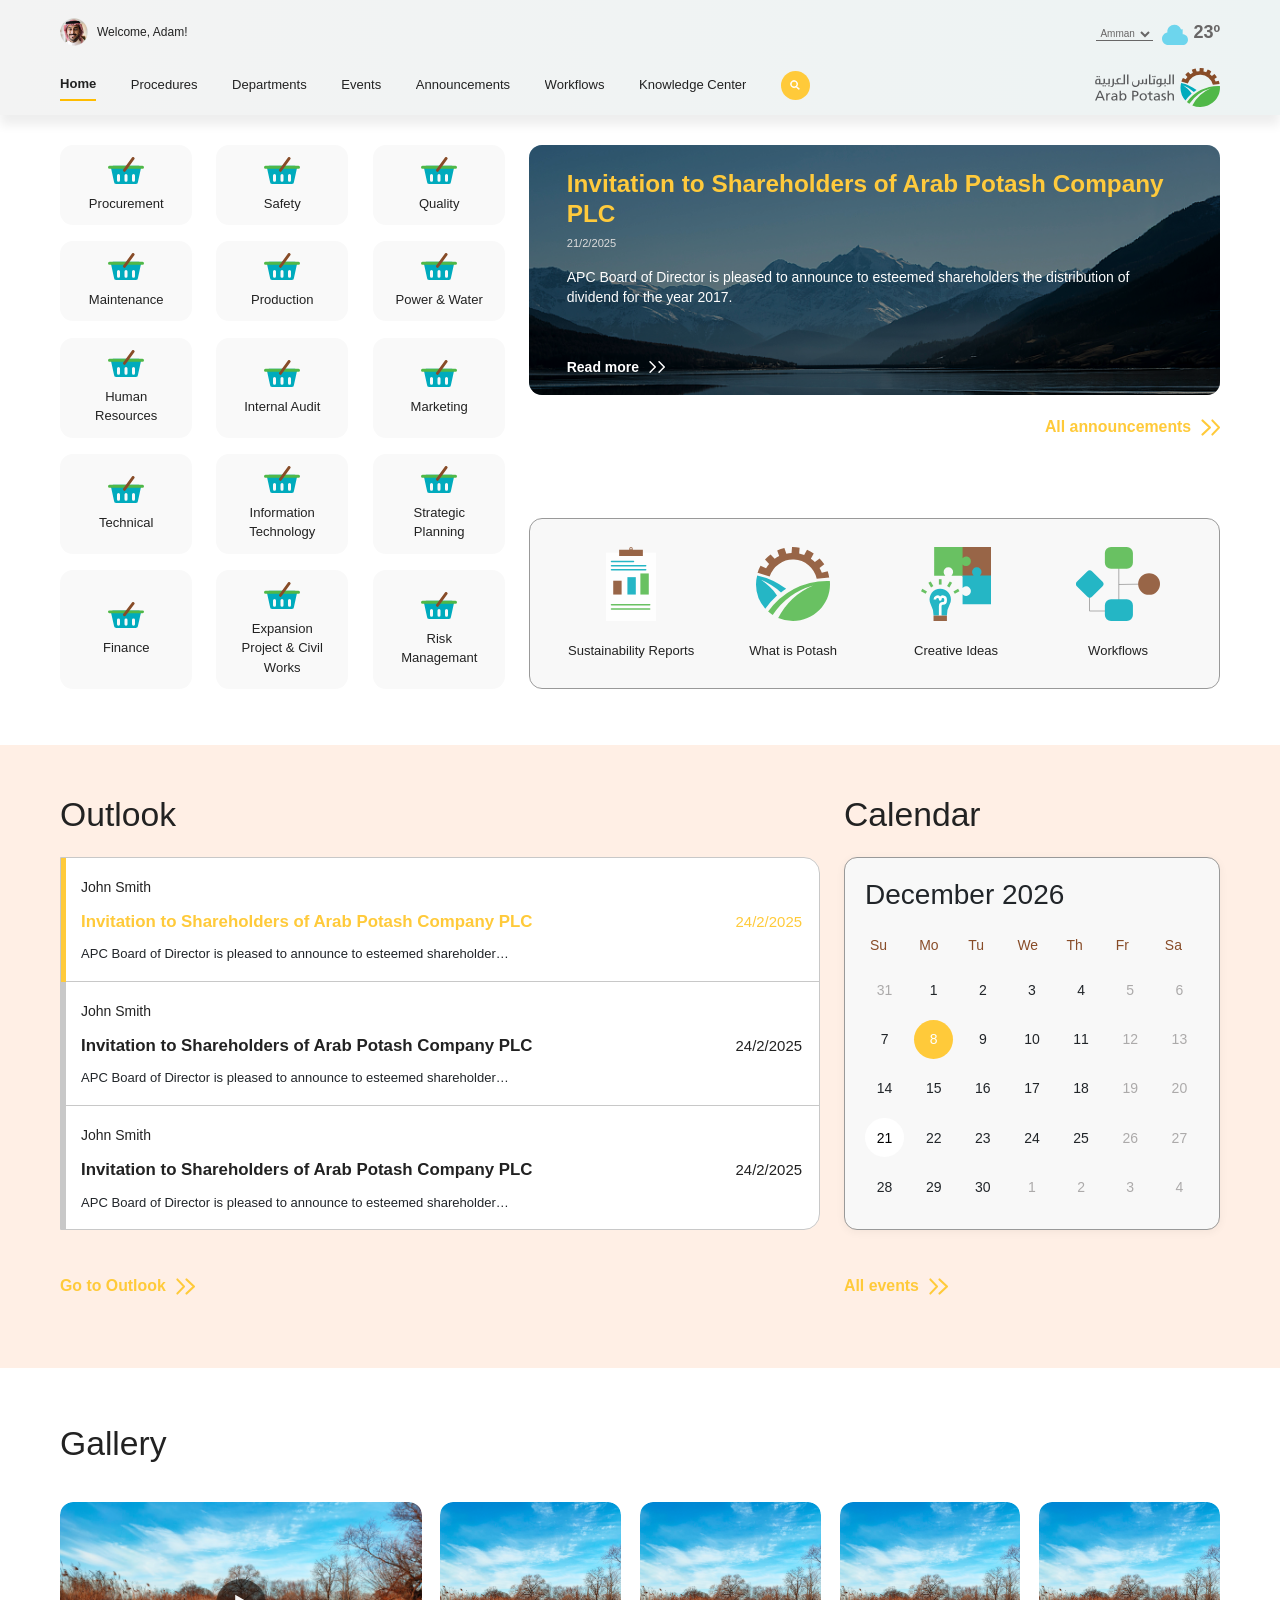
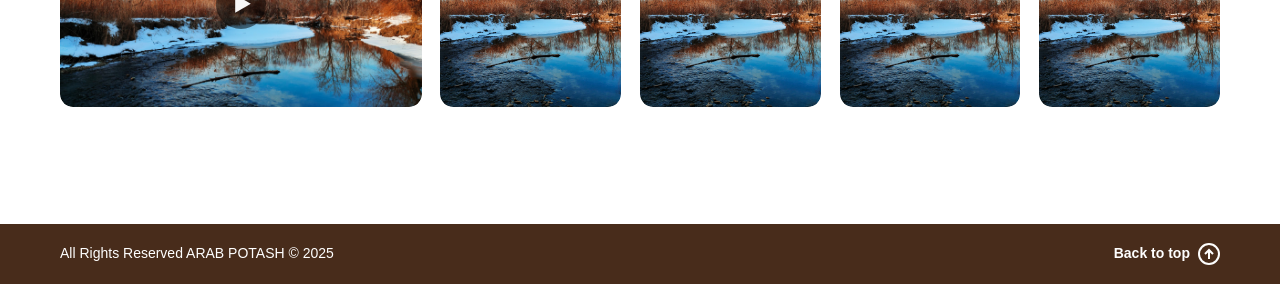
==== index.html @ 90ab014d "added" ====
<!DOCTYPE html>
<html lang="en">
<head>
  <meta charset="UTF-8">
  <meta name="viewport" content="width=device-width, initial-scale=1.0">
  <title>APC</title>
  <!-- bootstrap css -->
  <link rel="stylesheet" href="./css/bootstrap5.css">
  <!-- Add AOS CSS -->
  <link rel="stylesheet" href="./css/aos.css" >
   <!-- calendar css -->
   <link rel="stylesheet" href="./css/calendar.css">
   <!-- gallery css -->
   <link rel="stylesheet" href="./css/gallery.css">
  <!-- home css -->
  <link rel="stylesheet" href="./css/home.css">
  
</head>
<body>
  <!-- navbar -->
  <header class="pt-md-3 pb-md-2" data-aos="fade-down" data-aos-duration="1000" data-aos-easing="ease-out-cubic">
    <nav class="d-flex flex-row flex-md-column justify-content-md-start justify-content-between container-fluid align-items-md-start align-items-center">
      <div class="d-md-flex d-none justify-content-between align-items-center  w-100">
        <div class="d-flex user-info align-items-center">
          <img src="./images/user.png" alt="user" class="user-image">
          <span>Welcome, Adam!</span>
        </div>
        <div class="d-flex gap-1 align-items-center weather-info">
          <div class="city-selector">
            <select class="city-dropdown">
              <option value="212692">Amman</option>
              <option value="221790">Zarqa</option>
              <option value="221898">Irbid</option>
              <option value="224033">Aqaba</option>
              <option value="224758">Madaba</option>
              <option value="222878">Jerash</option>
              <option value="222903">Karak</option>
              <option value="222209">Ajloun</option>
              <option value="222695">Ma'an</option>
              <option value="222163">Salt</option>
              <option value="222544">Tafilah</option>
              <option value="222855">Mafraq</option>
            </select>
            
          </div>
          <img src="./images/icons/cloudy.svg" alt="cloudy" class="weather-icon">
          <span class="temperature">23º</span>
        </div>
      </div>
      <button class="mobile-menu-btn d-none">
        <span></span>
        <span></span>
        <span></span>
      </button>
      <div class="d-flex mt-md-20 justify-content-between align-items-center w-100">
        <div class="links">
          <div style="padding: 10px 25px; border-bottom: 1px solid #99999947;" class="d-flex flex-row d-md-none justify-content-between align-items-center w-100">
            <div class="d-flex user-info align-items-center">
              <img src="./images/user.png" alt="user" class="user-image">
              <span>Welcome, Adam!</span>
            </div>
            <div class="d-flex gap-1 align-items-center weather-info ">
              <div class="city-selector d-flex">
                <select class="city-dropdown">
                  <option value="212692">Amman</option>
                  <option value="221790">Zarqa</option>
                  <option value="221898">Irbid</option>
                  <option value="224033">Aqaba</option>
                  <option value="224758">Madaba</option>
                  <option value="222878">Jerash</option>
                  <option value="222903">Karak</option>
                  <option value="222209">Ajloun</option>
                  <option value="222695">Ma'an</option>
                  <option value="222163">Salt</option>
                  <option value="222544">Tafilah</option>
                  <option value="222855">Mafraq</option>
                </select>
                
              </div>
              <img src="./images/icons/cloudy.svg" alt="cloudy" class="weather-icon">
              <span class="temperature">23º</span>
            </div>
          </div>
          <a class="active" href="#">Home</a>
          <a href="#">Procedures</a>
          <a href="#">Departments</a>
          <a href="">Events</a>
          <a href="">Announcements</a>
          <a href="">Workflows</a>
          <a href="">Knowledge Center</a>
          <button  class="search d-none d-md-flex ">
            <svg xmlns="http://www.w3.org/2000/svg" width="10" height="10" viewBox="0 0 12 12">
              <path d="M691.043,382.408a4.193,4.193,0,1,1,.745-.7l3.188,3.179-.738.715Zm1.056-3.4a3.515,3.515,0,1,0-3.525,3.524A3.524,3.524,0,0,0,692.1,379.008Z" transform="translate(-683.693 -374.124)" fill="#fff"  stroke-width="1"/>
            </svg>
          </button>
          <div class="d-flex d-md-none mobile-search">
            <input type="text" name="" class="form-control rounded-0" id="">
          </div>
          
        </div>
        <a href="#" class="logo">
          <img class="img-fluid" src="./images/icons/logo.svg" alt="logo">
        </a>
      </div>
    </nav>
  </header>
  <!-- main -->
  <main>
   <!-- hero -->
   <section id="hero">
    <div class="container-fluid">
      <div class="row flex-column-reverse flex-md-row">
        <div class="col-12 col-md-5 row gy-3 gx-2 gx-lg-4 mt-0 hero-cards justify-content-between justify-content-md-start position-relative">
          <div class="layer d-md-none"></div>
          <div class="col-4 mt-0" data-aos="fade-up" data-aos-delay="100" data-aos-duration="800" data-aos-easing="ease-out-back">
            <div class="department-card">
              <img src="./images/icons/department-1.svg" alt="department-1">
              <span>Procurement</span>
            </div>
          </div>
          <div class="col-4 mt-0" data-aos="fade-up" data-aos-delay="200" data-aos-duration="800" data-aos-easing="ease-out-back">
            <div class="department-card">
              <img src="./images/icons/department-1.svg" alt="department-1">
              <span>Safety</span>
            </div>
          </div>
          <div class="col-4 mt-0" data-aos="fade-up" data-aos-delay="300" data-aos-duration="800" data-aos-easing="ease-out-back">
            <div class="department-card">
              <img src="./images/icons/department-1.svg" alt="department-1">
              <span>Quality</span>
            </div>
          </div>
          <div class="col-4" data-aos="fade-up" data-aos-delay="400" data-aos-duration="800" data-aos-easing="ease-out-back">
            <div class="department-card">
              <img src="./images/icons/department-1.svg" alt="department-1">
              <span>Maintenance</span>
            </div>
          </div>
          <div class="col-4" data-aos="fade-up" data-aos-delay="500" data-aos-duration="800" data-aos-easing="ease-out-back">
            <div class="department-card">
              <img src="./images/icons/department-1.svg" alt="department-1">
              <span>Production</span>
            </div>
          </div>
          <div class="col-4" data-aos="fade-up" data-aos-delay="600" data-aos-duration="800" data-aos-easing="ease-out-back">
            <div class="department-card">
              <img src="./images/icons/department-1.svg" alt="department-1">
              <span>Power & Water</span>
            </div>
          </div>
          <div class="col-4" data-aos="fade-up" data-aos-delay="700" data-aos-duration="800" data-aos-easing="ease-out-back">
            <div class="department-card">
              <img src="./images/icons/department-1.svg" alt="department-1">
              <span>Human Resources</span>
            </div>
          </div>
          <div class="col-4" data-aos="fade-up" data-aos-delay="800" data-aos-duration="800" data-aos-easing="ease-out-back">
            <div class="department-card">
              <img src="./images/icons/department-1.svg" alt="department-1">
              <span>Internal Audit </span>
            </div>
          </div>
          <div class="col-4" data-aos="fade-up" data-aos-delay="900" data-aos-duration="800" data-aos-easing="ease-out-back">
            <div class="department-card">
              <img src="./images/icons/department-1.svg" alt="department-1">
              <span> Marketing </span>
            </div>
          </div>
          <div class="col-4" data-aos="fade-up" data-aos-delay="1000" data-aos-duration="800" data-aos-easing="ease-out-back">
            <div class="department-card">
              <img src="./images/icons/department-1.svg" alt="department-1">
              <span> Technical </span>
            </div>
          </div>
          <div class="col-4" data-aos="fade-up" data-aos-delay="1100" data-aos-duration="800" data-aos-easing="ease-out-back">
            <div class="department-card">
              <img src="./images/icons/department-1.svg" alt="department-1">
              <span> Information Technology </span>
            </div>
          </div>
          <div class="col-4" data-aos="fade-up" data-aos-delay="1200" data-aos-duration="800" data-aos-easing="ease-out-back">
            <div class="department-card">
              <img src="./images/icons/department-1.svg" alt="department-1">
              <span> Strategic Planning</span>
            </div>
          </div>
          <div class="col-4" data-aos="fade-up" data-aos-delay="1300" data-aos-duration="800" data-aos-easing="ease-out-back">
            <div class="department-card">
              <img src="./images/icons/department-1.svg" alt="department-1">
              <span>Finance</span>
            </div>
          </div>
          <div class="col-4" data-aos="fade-up" data-aos-delay="1400" data-aos-duration="800" data-aos-easing="ease-out-back">
            <div class="department-card">
              <img src="./images/icons/department-1.svg" alt="department-1">
              <span>Expansion Project & Civil Works</span>
            </div>
          </div>
          <div class="col-4" data-aos="fade-up" data-aos-delay="1500" data-aos-duration="800" data-aos-easing="ease-out-back">
            <div class="department-card">
              <img src="./images/icons/department-1.svg" alt="department-1">
              <span>Risk Managemant</span>
            </div>
          </div>
          
        </div>
        
        <div class="col-12 col-md-7 flex-grow-1 d-flex flex-column ">
          
          <div class="announcement-card d-md-none"></div>
          <div class="announcement-card" data-aos="fade-left" data-aos-duration="1200" data-aos-easing="ease-out-cubic">
            <div class="content">
              <h2>Invitation to Shareholders of Arab Potash Company PLC</h2>
              <span>21/2/2025</span>
              <p>APC Board of Director is pleased to announce to esteemed shareholders the distribution of dividend for the year 2017.</p>
              <a class="d-none d-md-flex" href="#">Read more <img src="./images/icons/more-right.svg" alt="more-right"> <img src="./images/icons/more-right.svg" alt="more-right"></a>
            </div>
          </div>
          <div class="all-announcements justify-content-end d-md-flex d-none" data-aos="fade-up">
            <a href="#">All announcements <img src="./images/icons/more-right-y.svg" alt="more-right"> <img src="./images/icons/more-right-y.svg" alt="more-right"></a>
          </div>
          <div data-aos="fade-up" class="d-flex department-cards d-md-flex d-none">
            <div class="col-3">
              <div class="department-card bg-transparent p-0">
                <img src="./images/icons/department-2.svg" alt="department-2">
                <span>Sustainability Reports</span>
              </div>
            </div>
            <div class="col-3">
              <div class="department-card bg-transparent p-0">
                <img src="./images/icons/department-3.svg" alt="department-3">
                <span>What is Potash</span>
              </div>
            </div>
            <div class="col-3">
              <div class="department-card bg-transparent p-0">
                <img src="./images/icons/department-4.svg" alt="department-4">
                <span>Creative Ideas</span>
              </div>
            </div>
            <div class="col-3">
              <div class="department-card bg-transparent p-0">
                <img src="./images/icons/department-5.svg" alt="department-5">
                <span>Workflows</span>
              </div>
            </div>
          </div>
        </div>
      </div>
      <div data-aos="fade-up" class="d-flex department-cards mobile d-md-none d-flex border-0 bg-white pb-0 position-relative">
        <button class="show-more-btn position-absolute">
          <img src="./images/icons/expand.svg" alt="expand">
        </button>
        <div class="col-3">
          <div class="department-card bg-transparent p-0">
            <img src="./images/icons/department-2.svg" alt="department-2">
            <span>Sustainability Reports</span>
          </div>
        </div>
        <div class="col-3">
          <div class="department-card bg-transparent p-0">
            <img src="./images/icons/department-3.svg" alt="department-3">
            <span>What is Potash</span>
          </div>
        </div>
        <div class="col-3">
          <div class="department-card bg-transparent p-0">
            <img src="./images/icons/department-4.svg" alt="department-4">
            <span>Creative Ideas</span>
          </div>
        </div>
        <div class="col-3">
          <div class="department-card bg-transparent p-0">
            <img src="./images/icons/department-5.svg" alt="department-5">
            <span>Workflows</span>
          </div>
        </div>
      </div>
    </div>
   </section>
   <!-- outlook -->
  
   <section id="outlook">
    <div class="container-fluid">
      <div class="row justify-content-between">
        <div class="outlook-mails" data-aos="fade-right" data-aos-duration="1000" data-aos-easing="ease-out-cubic">
          <h1 class="header-title" data-aos="fade-up" data-aos-duration="800" data-aos-easing="ease-out-back">Outlook</h1>
          <div class="outlook-mails-container w-100 flex-grow-1 d-flex flex-column">
            <div class="mail-card active flex-grow-1">
              <div class="mail-card-content w-100">
                <h2 class="mb-0">John Smith</h2>
                <div class="d-flex align-items-center justify-content-between mail-date">
                  <p class="mb-0">Invitation to Shareholders of Arab Potash Company PLC</p>
                  <span>24/2/2025</span>
                </div>
                <span>APC Board of Director is pleased to announce to esteemed shareholders the distribu...</span>
              </div>
            </div>
            <div class="mail-card flex-grow-1">
              <div class="mail-card-content w-100">
                <h2 class="mb-0">John Smith</h2>
                <div class="d-flex align-items-center justify-content-between mail-date">
                  <p class="mb-0">Invitation to Shareholders of Arab Potash Company PLC</p>
                  <span>24/2/2025</span>
                </div>
                <span>APC Board of Director is pleased to announce to esteemed shareholders the distribu...</span>
              </div>
            </div>
            <div class="mail-card flex-grow-1">
              <div class="mail-card-content w-100">
                <h2 class="mb-0">John Smith</h2>
                <div class="d-flex align-items-center justify-content-between mail-date">
                  <p class="mb-0">Invitation to Shareholders of Arab Potash Company PLC</p>
                  <span>24/2/2025</span>
                </div>
                <span>APC Board of Director is pleased to announce to esteemed shareholders the distribu... </span>
              </div>
            </div>
          </div>
          <div class="all-announcements mt-4 d-md-flex d-none">
            <a href="#">Go to Outlook <img src="./images/icons/more-right-y.svg" alt="more-right"> <img src="./images/icons/more-right-y.svg" alt="more-right"></a>
          </div>
        </div>
        <div class="outlook-calendar" data-aos="fade-left" data-aos-duration="1000" data-aos-easing="ease-out-cubic">
          <h1 class="header-title" data-aos="fade-up" data-aos-duration="800" data-aos-easing="ease-out-back">Calendar</h1>
          <div class="calendar-card">
            <h2 class="month-header">June 2024</h2>
            <div class="calendar" id="calendar"></div>
          </div>
          <div class="all-announcements mt-md-4 justify-content-end justify-content-md-start">
            <a href="#">All events <img src="./images/icons/more-right-y.svg" alt="more-right"> <img src="./images/icons/more-right-y.svg" alt="more-right"></a>
          </div>
        </div>
      </div>
    </div>
   </section>
   <!-- media -->
   <section id="gallery">
    <div class="container-fluid">
      <h1 class="header-title" data-aos="fade-right">Gallery</h1>
      <div id="media" data-aos="zoom-in" data-aos-duration="1200" data-aos-easing="ease-out-back">
       
      </div>
    </div>

    <!-- Modal/Previewer -->
    <div class="gallery-modal" id="galleryModal">
      <button class="close-modal">&times;</button>
      <div class="modal-content">
        <button class="nav-btn prev-btn"><img style="width: 7px; transform: rotate(180deg);" src="./images/icons/gallery-right.svg" alt="gallery-right"></button>
        <div class="content-container">
          <!-- Content will be inserted here via JavaScript -->
        </div>
        <button class="nav-btn next-btn"><img style="width: 7px;" src="./images/icons/gallery-right.svg" alt="gallery-right"></button>
      </div>
    </div>
   </section>
   <!-- footer -->
   <footer> 
    <div class="container-fluid">
      <div class="d-flex justify-content-between align-items-center flex-column flex-md-row">
        <p class="mb-0">All Rights Reserved ARAB POTASH © 2025</p>
        <button class="back-to-top d-flex align-items-center gap-2">
          <span class="fw-bold">Back to top</span>
          <img src="./images/icons/back-top.svg" alt="back-to-top">
        </button>
      </div>
    </div>
   </footer>
  </main>
  <!-- weather -->
  <script src="./js/weather.js"></script>
  <!-- outlook calendar -->
  <script src="./js/outlook-calendar.js"></script>
  <!-- gallery -->
  <script src="./js/gallery.js"></script>
  <!-- app -->
  <script src="./js/app.js"></script>
  <!-- AOS Script -->
  <script src="./js/aos.js"></script>
  <!-- Motion Script -->
  <script src="./js/motion.js"></script>
  
  <!-- Initialize AOS with enhanced settings -->
  <script>
    document.addEventListener('DOMContentLoaded', function() {
      
        // Initialize gallery
        const galleryItems = [
        {
          type: 'video',
          src: './videos/video.mp4',
          thumbnail: './images/sample.avif',
          alt: 'Gallery Video 1' 
        },
        {
          type: 'image',
          src: './images/sample.avif',
          alt: 'Gallery Image 1'
        },
        
        {
          type: 'image',
          src: './images/sample.avif',
          alt: 'Gallery Image 2'
        },
        {
          type: 'image',
          src: './images/sample.avif', 
          alt: 'Gallery Image 2'
        },
        {
          type: 'image',
          src: './images/sample.avif',
          alt: 'Gallery Image 3'
        }
      ];

      new Gallery('media', galleryItems);

         // show and hide hero cards
  
      const showMoreBtn = document.querySelector('.show-more-btn');
      const heroCards = document.querySelector('.hero-cards');
      const expandIcon = showMoreBtn.querySelector('img');
      
      showMoreBtn.addEventListener('click', function() {
        if (window.innerWidth <= 768) {
          const expandedHeight = heroCards.scrollHeight + 'px';
          
          if (!heroCards.classList.contains('expanded')) {
            // Expanding
            heroCards.style.height = '300px'; // Starting height
            requestAnimationFrame(() => {
              heroCards.classList.add('expanded');
              heroCards.style.height = expandedHeight;
              // Rotate icon 180 degrees
              expandIcon.style.transform = 'rotate(180deg)';
            });
          } else {
            // Collapsing
            heroCards.style.height = expandedHeight;
            requestAnimationFrame(() => {
              heroCards.classList.remove('expanded');
              heroCards.style.height = '300px';
              // Reset icon rotation
              expandIcon.style.transform = 'rotate(0deg)';
            });
          }
        }
      });

      window.addEventListener('resize', function() {
        if (window.innerWidth > 768) {
          heroCards.style.height = '';
          heroCards.classList.remove('expanded');
          expandIcon.style.transform = '';
        }
      });
      AOS.init({
        duration: 1000,
        once: true,
        offset: 50,
        easing: 'ease-out-cubic',
        delay: 100,
        anchorPlacement: 'top-bottom',
        mirror: false,
      });
        // Enhanced department card animations
    document.querySelectorAll('.department-card').forEach((card, index) => {
      // Initial state
      card.style.opacity = '0';
      card.style.transform = 'translateY(40px) scale(0.95)';
      
      // Animate cards with better timing and effects
      setTimeout(() => {
        card.style.opacity = '1';
        card.style.transform = 'translateY(0) scale(1)';
        card.style.transition = 'transform 0.6s cubic-bezier(0.34, 1.56, 0.64, 1), opacity 0.6s ease-out';
        
        // Add hover effect
        card.addEventListener('mouseenter', () => {
          card.style.transform = 'translateY(-8px) scale(1.03)';
          
        });

        card.addEventListener('mouseleave', () => {
          card.style.transform = 'translateY(0) scale(1)';
          card.style.boxShadow = 'none';
        });
      }, 100 * index);
    });

    // Intersection Observer for revealing elements
    const revealOnScroll = new IntersectionObserver(
      (entries) => {
        entries.forEach(entry => {
          if (entry.isIntersecting) {
            entry.target.style.opacity = '1';
            entry.target.style.transform = 'translateY(0)';
          }
        });
      },
      {
        threshold: 0.1,
        rootMargin: '0px'
      }
    );

    // Apply to mail cards
    document.querySelectorAll('.mail-card').forEach(card => {
      card.style.opacity = '0';
      card.style.transform = 'translateY(20px)';
      card.style.transition = 'all 0.5s cubic-bezier(0.4, 0, 0.2, 1)';
      revealOnScroll.observe(card);
    });


    // Mail card hover animation
    document.querySelectorAll('.mail-card:not(.active)').forEach(card => {
      card.addEventListener('mouseenter', () => {
        card.style.backgroundColor = 'rgba(255,202,58,0.05)';
        card.style.transition = 'all 0.3s cubic-bezier(0.34, 1.56, 0.64, 1)';
      });

      card.addEventListener('mouseleave', () => {
        card.style.backgroundColor = 'transparent';
      });
    });
    });
    

  
  </script>
</body>
</html>
---- css/bootstrap5.css ----
@charset "UTF-8";/*!
 * Bootstrap  v5.2.3 (https://getbootstrap.com/)
 * Copyright 2011-2022 The Bootstrap Authors
 * Copyright 2011-2022 Twitter, Inc.
 * Licensed under MIT (https://github.com/twbs/bootstrap/blob/main/LICENSE)
 */:root{--bs-blue:#0d6efd;--bs-indigo:#6610f2;--bs-purple:#6f42c1;--bs-pink:#d63384;--bs-red:#dc3545;--bs-orange:#fd7e14;--bs-yellow:#ffc107;--bs-green:#198754;--bs-teal:#20c997;--bs-cyan:#0dcaf0;--bs-black:#000;--bs-white:#fff;--bs-gray:#6c757d;--bs-gray-dark:#343a40;--bs-gray-100:#f8f9fa;--bs-gray-200:#e9ecef;--bs-gray-300:#dee2e6;--bs-gray-400:#ced4da;--bs-gray-500:#adb5bd;--bs-gray-600:#6c757d;--bs-gray-700:#495057;--bs-gray-800:#343a40;--bs-gray-900:#212529;--bs-primary:#0d6efd;--bs-secondary:#6c757d;--bs-success:#198754;--bs-info:#0dcaf0;--bs-warning:#ffc107;--bs-danger:#dc3545;--bs-light:#f8f9fa;--bs-dark:#212529;--bs-primary-rgb:13,110,253;--bs-secondary-rgb:108,117,125;--bs-success-rgb:25,135,84;--bs-info-rgb:13,202,240;--bs-warning-rgb:255,193,7;--bs-danger-rgb:220,53,69;--bs-light-rgb:248,249,250;--bs-dark-rgb:33,37,41;--bs-white-rgb:255,255,255;--bs-black-rgb:0,0,0;--bs-body-color-rgb:33,37,41;--bs-body-bg-rgb:255,255,255;--bs-font-sans-serif:system-ui,-apple-system,"Segoe UI",Roboto,"Helvetica Neue","Noto Sans","Liberation Sans",Arial,sans-serif,"Apple Color Emoji","Segoe UI Emoji","Segoe UI Symbol","Noto Color Emoji";--bs-font-monospace:SFMono-Regular,Menlo,Monaco,Consolas,"Liberation Mono","Courier New",monospace;--bs-gradient:linear-gradient(180deg, rgba(255, 255, 255, 0.15), rgba(255, 255, 255, 0));--bs-body-font-family:var(--bs-font-sans-serif);--bs-body-font-size:1rem;--bs-body-font-weight:400;--bs-body-line-height:1.5;--bs-body-color:#212529;--bs-body-bg:#fff;--bs-border-width:1px;--bs-border-style:solid;--bs-border-color:#dee2e6;--bs-border-color-translucent:rgba(0, 0, 0, 0.175);--bs-border-radius:0.375rem;--bs-border-radius-sm:0.25rem;--bs-border-radius-lg:0.5rem;--bs-border-radius-xl:1rem;--bs-border-radius-2xl:2rem;--bs-border-radius-pill:50rem;--bs-link-color:#0d6efd;--bs-link-hover-color:#0a58ca;--bs-code-color:#d63384;--bs-highlight-bg:#fff3cd}*,::after,::before{box-sizing:border-box}@media (prefers-reduced-motion:no-preference){:root{scroll-behavior:smooth}}body{margin:0;font-family:var(--bs-body-font-family);font-size:var(--bs-body-font-size);font-weight:var(--bs-body-font-weight);line-height:var(--bs-body-line-height);color:var(--bs-body-color);text-align:var(--bs-body-text-align);background-color:var(--bs-body-bg);-webkit-text-size-adjust:100%;-webkit-tap-highlight-color:transparent}hr{margin:1rem 0;color:inherit;border:0;border-top:1px solid;opacity:.25}.h1,.h2,.h3,.h4,.h5,.h6,h1,h2,h3,h4,h5,h6{margin-top:0;margin-bottom:.5rem;font-weight:500;line-height:1.2}.h1,h1{font-size:calc(1.375rem + 1.5vw)}@media (min-width:1200px){.h1,h1{font-size:2.5rem}}.h2,h2{font-size:calc(1.325rem + .9vw)}@media (min-width:1200px){.h2,h2{font-size:2rem}}.h3,h3{font-size:calc(1.3rem + .6vw)}@media (min-width:1200px){.h3,h3{font-size:1.75rem}}.h4,h4{font-size:calc(1.275rem + .3vw)}@media (min-width:1200px){.h4,h4{font-size:1.5rem}}.h5,h5{font-size:1.25rem}.h6,h6{font-size:1rem}p{margin-top:0;margin-bottom:1rem}abbr[title]{-webkit-text-decoration:underline dotted;text-decoration:underline dotted;cursor:help;-webkit-text-decoration-skip-ink:none;text-decoration-skip-ink:none}address{margin-bottom:1rem;font-style:normal;line-height:inherit}ol,ul{padding-left:2rem}dl,ol,ul{margin-top:0;margin-bottom:1rem}ol ol,ol ul,ul ol,ul ul{margin-bottom:0}dt{font-weight:700}dd{margin-bottom:.5rem;margin-left:0}blockquote{margin:0 0 1rem}b,strong{font-weight:bolder}.small,small{font-size:.875em}.mark,mark{padding:.1875em;background-color:var(--bs-highlight-bg)}sub,sup{position:relative;font-size:.75em;line-height:0;vertical-align:baseline}sub{bottom:-.25em}sup{top:-.5em}a{color:var(--bs-link-color);text-decoration:underline}a:hover{color:var(--bs-link-hover-color)}a:not([href]):not([class]),a:not([href]):not([class]):hover{color:inherit;text-decoration:none}code,kbd,pre,samp{font-family:var(--bs-font-monospace);font-size:1em}pre{display:block;margin-top:0;margin-bottom:1rem;overflow:auto;font-size:.875em}pre code{font-size:inherit;color:inherit;word-break:normal}code{font-size:.875em;color:var(--bs-code-color);word-wrap:break-word}a>code{color:inherit}kbd{padding:.1875rem .375rem;font-size:.875em;color:var(--bs-body-bg);background-color:var(--bs-body-color);border-radius:.25rem}kbd kbd{padding:0;font-size:1em}figure{margin:0 0 1rem}img,svg{vertical-align:middle}table{caption-side:bottom;border-collapse:collapse}caption{padding-top:.5rem;padding-bottom:.5rem;color:#6c757d;text-align:left}th{text-align:inherit;text-align:-webkit-match-parent}tbody,td,tfoot,th,thead,tr{border-color:inherit;border-style:solid;border-width:0}label{display:inline-block}button{border-radius:0}button:focus:not(:focus-visible){outline:0}button,input,optgroup,select,textarea{margin:0;font-family:inherit;font-size:inherit;line-height:inherit}button,select{text-transform:none}[role=button]{cursor:pointer}select{word-wrap:normal}select:disabled{opacity:1}[list]:not([type=date]):not([type=datetime-local]):not([type=month]):not([type=week]):not([type=time])::-webkit-calendar-picker-indicator{display:none!important}[type=button],[type=reset],[type=submit],button{-webkit-appearance:button}[type=button]:not(:disabled),[type=reset]:not(:disabled),[type=submit]:not(:disabled),button:not(:disabled){cursor:pointer}::-moz-focus-inner{padding:0;border-style:none}textarea{resize:vertical}fieldset{min-width:0;padding:0;margin:0;border:0}legend{float:left;width:100%;padding:0;margin-bottom:.5rem;font-size:calc(1.275rem + .3vw);line-height:inherit}@media (min-width:1200px){legend{font-size:1.5rem}}legend+*{clear:left}::-webkit-datetime-edit-day-field,::-webkit-datetime-edit-fields-wrapper,::-webkit-datetime-edit-hour-field,::-webkit-datetime-edit-minute,::-webkit-datetime-edit-month-field,::-webkit-datetime-edit-text,::-webkit-datetime-edit-year-field{padding:0}::-webkit-inner-spin-button{height:auto}[type=search]{outline-offset:-2px;-webkit-appearance:textfield}::-webkit-search-decoration{-webkit-appearance:none}::-webkit-color-swatch-wrapper{padding:0}::-webkit-file-upload-button{font:inherit;-webkit-appearance:button}::file-selector-button{font:inherit;-webkit-appearance:button}output{display:inline-block}iframe{border:0}summary{display:list-item;cursor:pointer}progress{vertical-align:baseline}[hidden]{display:none!important}.lead{font-size:1.25rem;font-weight:300}.display-1{font-size:calc(1.625rem + 4.5vw);font-weight:300;line-height:1.2}@media (min-width:1200px){.display-1{font-size:5rem}}.display-2{font-size:calc(1.575rem + 3.9vw);font-weight:300;line-height:1.2}@media (min-width:1200px){.display-2{font-size:4.5rem}}.display-3{font-size:calc(1.525rem + 3.3vw);font-weight:300;line-height:1.2}@media (min-width:1200px){.display-3{font-size:4rem}}.display-4{font-size:calc(1.475rem + 2.7vw);font-weight:300;line-height:1.2}@media (min-width:1200px){.display-4{font-size:3.5rem}}.display-5{font-size:calc(1.425rem + 2.1vw);font-weight:300;line-height:1.2}@media (min-width:1200px){.display-5{font-size:3rem}}.display-6{font-size:calc(1.375rem + 1.5vw);font-weight:300;line-height:1.2}@media (min-width:1200px){.display-6{font-size:2.5rem}}.list-unstyled{padding-left:0;list-style:none}.list-inline{padding-left:0;list-style:none}.list-inline-item{display:inline-block}.list-inline-item:not(:last-child){margin-right:.5rem}.initialism{font-size:.875em;text-transform:uppercase}.blockquote{margin-bottom:1rem;font-size:1.25rem}.blockquote>:last-child{margin-bottom:0}.blockquote-footer{margin-top:-1rem;margin-bottom:1rem;font-size:.875em;color:#6c757d}.blockquote-footer::before{content:"— "}.img-fluid{max-width:100%;height:auto}.img-thumbnail{padding:.25rem;background-color:#fff;border:1px solid var(--bs-border-color);border-radius:.375rem;max-width:100%;height:auto}.figure{display:inline-block}.figure-img{margin-bottom:.5rem;line-height:1}.figure-caption{font-size:.875em;color:#6c757d}.container,.container-fluid,.container-lg,.container-md,.container-sm,.container-xl,.container-xxl{--bs-gutter-x:1.5rem;--bs-gutter-y:0;width:100%;padding-right:calc(var(--bs-gutter-x) * .5);padding-left:calc(var(--bs-gutter-x) * .5);margin-right:auto;margin-left:auto}@media (min-width:576px){.container,.container-sm{max-width:540px}}@media (min-width:768px){.container,.container-md,.container-sm{max-width:720px}}@media (min-width:992px){.container,.container-lg,.container-md,.container-sm{max-width:960px}}@media (min-width:1200px){.container,.container-lg,.container-md,.container-sm,.container-xl{max-width:1140px}}@media (min-width:1400px){.container,.container-lg,.container-md,.container-sm,.container-xl,.container-xxl{max-width:1320px}}.row{--bs-gutter-x:1.5rem;--bs-gutter-y:0;display:flex;flex-wrap:wrap;margin-top:calc(-1 * var(--bs-gutter-y));margin-right:calc(-.5 * var(--bs-gutter-x));margin-left:calc(-.5 * var(--bs-gutter-x))}.row>*{flex-shrink:0;width:100%;max-width:100%;padding-right:calc(var(--bs-gutter-x) * .5);padding-left:calc(var(--bs-gutter-x) * .5);margin-top:var(--bs-gutter-y)}.col{flex:1 0 0%}.row-cols-auto>*{flex:0 0 auto;width:auto}.row-cols-1>*{flex:0 0 auto;width:100%}.row-cols-2>*{flex:0 0 auto;width:50%}.row-cols-3>*{flex:0 0 auto;width:33.3333333333%}.row-cols-4>*{flex:0 0 auto;width:25%}.row-cols-5>*{flex:0 0 auto;width:20%}.row-cols-6>*{flex:0 0 auto;width:16.6666666667%}.col-auto{flex:0 0 auto;width:auto}.col-1{flex:0 0 auto;width:8.33333333%}.col-2{flex:0 0 auto;width:16.66666667%}.col-3{flex:0 0 auto;width:25%}.col-4{flex:0 0 auto;width:33.33333333%}.col-5{flex:0 0 auto;width:41.66666667%}.col-6{flex:0 0 auto;width:50%}.col-7{flex:0 0 auto;width:58.33333333%}.col-8{flex:0 0 auto;width:66.66666667%}.col-9{flex:0 0 auto;width:75%}.col-10{flex:0 0 auto;width:83.33333333%}.col-11{flex:0 0 auto;width:91.66666667%}.col-12{flex:0 0 auto;width:100%}.offset-1{margin-left:8.33333333%}.offset-2{margin-left:16.66666667%}.offset-3{margin-left:25%}.offset-4{margin-left:33.33333333%}.offset-5{margin-left:41.66666667%}.offset-6{margin-left:50%}.offset-7{margin-left:58.33333333%}.offset-8{margin-left:66.66666667%}.offset-9{margin-left:75%}.offset-10{margin-left:83.33333333%}.offset-11{margin-left:91.66666667%}.g-0,.gx-0{--bs-gutter-x:0}.g-0,.gy-0{--bs-gutter-y:0}.g-1,.gx-1{--bs-gutter-x:0.25rem}.g-1,.gy-1{--bs-gutter-y:0.25rem}.g-2,.gx-2{--bs-gutter-x:0.5rem}.g-2,.gy-2{--bs-gutter-y:0.5rem}.g-3,.gx-3{--bs-gutter-x:1rem}.g-3,.gy-3{--bs-gutter-y:1rem}.g-4,.gx-4{--bs-gutter-x:1.5rem}.g-4,.gy-4{--bs-gutter-y:1.5rem}.g-5,.gx-5{--bs-gutter-x:3rem}.g-5,.gy-5{--bs-gutter-y:3rem}@media (min-width:576px){.col-sm{flex:1 0 0%}.row-cols-sm-auto>*{flex:0 0 auto;width:auto}.row-cols-sm-1>*{flex:0 0 auto;width:100%}.row-cols-sm-2>*{flex:0 0 auto;width:50%}.row-cols-sm-3>*{flex:0 0 auto;width:33.3333333333%}.row-cols-sm-4>*{flex:0 0 auto;width:25%}.row-cols-sm-5>*{flex:0 0 auto;width:20%}.row-cols-sm-6>*{flex:0 0 auto;width:16.6666666667%}.col-sm-auto{flex:0 0 auto;width:auto}.col-sm-1{flex:0 0 auto;width:8.33333333%}.col-sm-2{flex:0 0 auto;width:16.66666667%}.col-sm-3{flex:0 0 auto;width:25%}.col-sm-4{flex:0 0 auto;width:33.33333333%}.col-sm-5{flex:0 0 auto;width:41.66666667%}.col-sm-6{flex:0 0 auto;width:50%}.col-sm-7{flex:0 0 auto;width:58.33333333%}.col-sm-8{flex:0 0 auto;width:66.66666667%}.col-sm-9{flex:0 0 auto;width:75%}.col-sm-10{flex:0 0 auto;width:83.33333333%}.col-sm-11{flex:0 0 auto;width:91.66666667%}.col-sm-12{flex:0 0 auto;width:100%}.offset-sm-0{margin-left:0}.offset-sm-1{margin-left:8.33333333%}.offset-sm-2{margin-left:16.66666667%}.offset-sm-3{margin-left:25%}.offset-sm-4{margin-left:33.33333333%}.offset-sm-5{margin-left:41.66666667%}.offset-sm-6{margin-left:50%}.offset-sm-7{margin-left:58.33333333%}.offset-sm-8{margin-left:66.66666667%}.offset-sm-9{margin-left:75%}.offset-sm-10{margin-left:83.33333333%}.offset-sm-11{margin-left:91.66666667%}.g-sm-0,.gx-sm-0{--bs-gutter-x:0}.g-sm-0,.gy-sm-0{--bs-gutter-y:0}.g-sm-1,.gx-sm-1{--bs-gutter-x:0.25rem}.g-sm-1,.gy-sm-1{--bs-gutter-y:0.25rem}.g-sm-2,.gx-sm-2{--bs-gutter-x:0.5rem}.g-sm-2,.gy-sm-2{--bs-gutter-y:0.5rem}.g-sm-3,.gx-sm-3{--bs-gutter-x:1rem}.g-sm-3,.gy-sm-3{--bs-gutter-y:1rem}.g-sm-4,.gx-sm-4{--bs-gutter-x:1.5rem}.g-sm-4,.gy-sm-4{--bs-gutter-y:1.5rem}.g-sm-5,.gx-sm-5{--bs-gutter-x:3rem}.g-sm-5,.gy-sm-5{--bs-gutter-y:3rem}}@media (min-width:768px){.col-md{flex:1 0 0%}.row-cols-md-auto>*{flex:0 0 auto;width:auto}.row-cols-md-1>*{flex:0 0 auto;width:100%}.row-cols-md-2>*{flex:0 0 auto;width:50%}.row-cols-md-3>*{flex:0 0 auto;width:33.3333333333%}.row-cols-md-4>*{flex:0 0 auto;width:25%}.row-cols-md-5>*{flex:0 0 auto;width:20%}.row-cols-md-6>*{flex:0 0 auto;width:16.6666666667%}.col-md-auto{flex:0 0 auto;width:auto}.col-md-1{flex:0 0 auto;width:8.33333333%}.col-md-2{flex:0 0 auto;width:16.66666667%}.col-md-3{flex:0 0 auto;width:25%}.col-md-4{flex:0 0 auto;width:33.33333333%}.col-md-5{flex:0 0 auto;width:41.66666667%}.col-md-6{flex:0 0 auto;width:50%}.col-md-7{flex:0 0 auto;width:58.33333333%}.col-md-8{flex:0 0 auto;width:66.66666667%}.col-md-9{flex:0 0 auto;width:75%}.col-md-10{flex:0 0 auto;width:83.33333333%}.col-md-11{flex:0 0 auto;width:91.66666667%}.col-md-12{flex:0 0 auto;width:100%}.offset-md-0{margin-left:0}.offset-md-1{margin-left:8.33333333%}.offset-md-2{margin-left:16.66666667%}.offset-md-3{margin-left:25%}.offset-md-4{margin-left:33.33333333%}.offset-md-5{margin-left:41.66666667%}.offset-md-6{margin-left:50%}.offset-md-7{margin-left:58.33333333%}.offset-md-8{margin-left:66.66666667%}.offset-md-9{margin-left:75%}.offset-md-10{margin-left:83.33333333%}.offset-md-11{margin-left:91.66666667%}.g-md-0,.gx-md-0{--bs-gutter-x:0}.g-md-0,.gy-md-0{--bs-gutter-y:0}.g-md-1,.gx-md-1{--bs-gutter-x:0.25rem}.g-md-1,.gy-md-1{--bs-gutter-y:0.25rem}.g-md-2,.gx-md-2{--bs-gutter-x:0.5rem}.g-md-2,.gy-md-2{--bs-gutter-y:0.5rem}.g-md-3,.gx-md-3{--bs-gutter-x:1rem}.g-md-3,.gy-md-3{--bs-gutter-y:1rem}.g-md-4,.gx-md-4{--bs-gutter-x:1.5rem}.g-md-4,.gy-md-4{--bs-gutter-y:1.5rem}.g-md-5,.gx-md-5{--bs-gutter-x:3rem}.g-md-5,.gy-md-5{--bs-gutter-y:3rem}}@media (min-width:992px){.col-lg{flex:1 0 0%}.row-cols-lg-auto>*{flex:0 0 auto;width:auto}.row-cols-lg-1>*{flex:0 0 auto;width:100%}.row-cols-lg-2>*{flex:0 0 auto;width:50%}.row-cols-lg-3>*{flex:0 0 auto;width:33.3333333333%}.row-cols-lg-4>*{flex:0 0 auto;width:25%}.row-cols-lg-5>*{flex:0 0 auto;width:20%}.row-cols-lg-6>*{flex:0 0 auto;width:16.6666666667%}.col-lg-auto{flex:0 0 auto;width:auto}.col-lg-1{flex:0 0 auto;width:8.33333333%}.col-lg-2{flex:0 0 auto;width:16.66666667%}.col-lg-3{flex:0 0 auto;width:25%}.col-lg-4{flex:0 0 auto;width:33.33333333%}.col-lg-5{flex:0 0 auto;width:41.66666667%}.col-lg-6{flex:0 0 auto;width:50%}.col-lg-7{flex:0 0 auto;width:58.33333333%}.col-lg-8{flex:0 0 auto;width:66.66666667%}.col-lg-9{flex:0 0 auto;width:75%}.col-lg-10{flex:0 0 auto;width:83.33333333%}.col-lg-11{flex:0 0 auto;width:91.66666667%}.col-lg-12{flex:0 0 auto;width:100%}.offset-lg-0{margin-left:0}.offset-lg-1{margin-left:8.33333333%}.offset-lg-2{margin-left:16.66666667%}.offset-lg-3{margin-left:25%}.offset-lg-4{margin-left:33.33333333%}.offset-lg-5{margin-left:41.66666667%}.offset-lg-6{margin-left:50%}.offset-lg-7{margin-left:58.33333333%}.offset-lg-8{margin-left:66.66666667%}.offset-lg-9{margin-left:75%}.offset-lg-10{margin-left:83.33333333%}.offset-lg-11{margin-left:91.66666667%}.g-lg-0,.gx-lg-0{--bs-gutter-x:0}.g-lg-0,.gy-lg-0{--bs-gutter-y:0}.g-lg-1,.gx-lg-1{--bs-gutter-x:0.25rem}.g-lg-1,.gy-lg-1{--bs-gutter-y:0.25rem}.g-lg-2,.gx-lg-2{--bs-gutter-x:0.5rem}.g-lg-2,.gy-lg-2{--bs-gutter-y:0.5rem}.g-lg-3,.gx-lg-3{--bs-gutter-x:1rem}.g-lg-3,.gy-lg-3{--bs-gutter-y:1rem}.g-lg-4,.gx-lg-4{--bs-gutter-x:1.5rem}.g-lg-4,.gy-lg-4{--bs-gutter-y:1.5rem}.g-lg-5,.gx-lg-5{--bs-gutter-x:3rem}.g-lg-5,.gy-lg-5{--bs-gutter-y:3rem}}@media (min-width:1200px){.col-xl{flex:1 0 0%}.row-cols-xl-auto>*{flex:0 0 auto;width:auto}.row-cols-xl-1>*{flex:0 0 auto;width:100%}.row-cols-xl-2>*{flex:0 0 auto;width:50%}.row-cols-xl-3>*{flex:0 0 auto;width:33.3333333333%}.row-cols-xl-4>*{flex:0 0 auto;width:25%}.row-cols-xl-5>*{flex:0 0 auto;width:20%}.row-cols-xl-6>*{flex:0 0 auto;width:16.6666666667%}.col-xl-auto{flex:0 0 auto;width:auto}.col-xl-1{flex:0 0 auto;width:8.33333333%}.col-xl-2{flex:0 0 auto;width:16.66666667%}.col-xl-3{flex:0 0 auto;width:25%}.col-xl-4{flex:0 0 auto;width:33.33333333%}.col-xl-5{flex:0 0 auto;width:41.66666667%}.col-xl-6{flex:0 0 auto;width:50%}.col-xl-7{flex:0 0 auto;width:58.33333333%}.col-xl-8{flex:0 0 auto;width:66.66666667%}.col-xl-9{flex:0 0 auto;width:75%}.col-xl-10{flex:0 0 auto;width:83.33333333%}.col-xl-11{flex:0 0 auto;width:91.66666667%}.col-xl-12{flex:0 0 auto;width:100%}.offset-xl-0{margin-left:0}.offset-xl-1{margin-left:8.33333333%}.offset-xl-2{margin-left:16.66666667%}.offset-xl-3{margin-left:25%}.offset-xl-4{margin-left:33.33333333%}.offset-xl-5{margin-left:41.66666667%}.offset-xl-6{margin-left:50%}.offset-xl-7{margin-left:58.33333333%}.offset-xl-8{margin-left:66.66666667%}.offset-xl-9{margin-left:75%}.offset-xl-10{margin-left:83.33333333%}.offset-xl-11{margin-left:91.66666667%}.g-xl-0,.gx-xl-0{--bs-gutter-x:0}.g-xl-0,.gy-xl-0{--bs-gutter-y:0}.g-xl-1,.gx-xl-1{--bs-gutter-x:0.25rem}.g-xl-1,.gy-xl-1{--bs-gutter-y:0.25rem}.g-xl-2,.gx-xl-2{--bs-gutter-x:0.5rem}.g-xl-2,.gy-xl-2{--bs-gutter-y:0.5rem}.g-xl-3,.gx-xl-3{--bs-gutter-x:1rem}.g-xl-3,.gy-xl-3{--bs-gutter-y:1rem}.g-xl-4,.gx-xl-4{--bs-gutter-x:1.5rem}.g-xl-4,.gy-xl-4{--bs-gutter-y:1.5rem}.g-xl-5,.gx-xl-5{--bs-gutter-x:3rem}.g-xl-5,.gy-xl-5{--bs-gutter-y:3rem}}@media (min-width:1400px){.col-xxl{flex:1 0 0%}.row-cols-xxl-auto>*{flex:0 0 auto;width:auto}.row-cols-xxl-1>*{flex:0 0 auto;width:100%}.row-cols-xxl-2>*{flex:0 0 auto;width:50%}.row-cols-xxl-3>*{flex:0 0 auto;width:33.3333333333%}.row-cols-xxl-4>*{flex:0 0 auto;width:25%}.row-cols-xxl-5>*{flex:0 0 auto;width:20%}.row-cols-xxl-6>*{flex:0 0 auto;width:16.6666666667%}.col-xxl-auto{flex:0 0 auto;width:auto}.col-xxl-1{flex:0 0 auto;width:8.33333333%}.col-xxl-2{flex:0 0 auto;width:16.66666667%}.col-xxl-3{flex:0 0 auto;width:25%}.col-xxl-4{flex:0 0 auto;width:33.33333333%}.col-xxl-5{flex:0 0 auto;width:41.66666667%}.col-xxl-6{flex:0 0 auto;width:50%}.col-xxl-7{flex:0 0 auto;width:58.33333333%}.col-xxl-8{flex:0 0 auto;width:66.66666667%}.col-xxl-9{flex:0 0 auto;width:75%}.col-xxl-10{flex:0 0 auto;width:83.33333333%}.col-xxl-11{flex:0 0 auto;width:91.66666667%}.col-xxl-12{flex:0 0 auto;width:100%}.offset-xxl-0{margin-left:0}.offset-xxl-1{margin-left:8.33333333%}.offset-xxl-2{margin-left:16.66666667%}.offset-xxl-3{margin-left:25%}.offset-xxl-4{margin-left:33.33333333%}.offset-xxl-5{margin-left:41.66666667%}.offset-xxl-6{margin-left:50%}.offset-xxl-7{margin-left:58.33333333%}.offset-xxl-8{margin-left:66.66666667%}.offset-xxl-9{margin-left:75%}.offset-xxl-10{margin-left:83.33333333%}.offset-xxl-11{margin-left:91.66666667%}.g-xxl-0,.gx-xxl-0{--bs-gutter-x:0}.g-xxl-0,.gy-xxl-0{--bs-gutter-y:0}.g-xxl-1,.gx-xxl-1{--bs-gutter-x:0.25rem}.g-xxl-1,.gy-xxl-1{--bs-gutter-y:0.25rem}.g-xxl-2,.gx-xxl-2{--bs-gutter-x:0.5rem}.g-xxl-2,.gy-xxl-2{--bs-gutter-y:0.5rem}.g-xxl-3,.gx-xxl-3{--bs-gutter-x:1rem}.g-xxl-3,.gy-xxl-3{--bs-gutter-y:1rem}.g-xxl-4,.gx-xxl-4{--bs-gutter-x:1.5rem}.g-xxl-4,.gy-xxl-4{--bs-gutter-y:1.5rem}.g-xxl-5,.gx-xxl-5{--bs-gutter-x:3rem}.g-xxl-5,.gy-xxl-5{--bs-gutter-y:3rem}}.table{--bs-table-color:var(--bs-body-color);--bs-table-bg:transparent;--bs-table-border-color:var(--bs-border-color);--bs-table-accent-bg:transparent;--bs-table-striped-color:var(--bs-body-color);--bs-table-striped-bg:rgba(0, 0, 0, 0.05);--bs-table-active-color:var(--bs-body-color);--bs-table-active-bg:rgba(0, 0, 0, 0.1);--bs-table-hover-color:var(--bs-body-color);--bs-table-hover-bg:rgba(0, 0, 0, 0.075);width:100%;margin-bottom:1rem;color:var(--bs-table-color);vertical-align:top;border-color:var(--bs-table-border-color)}.table>:not(caption)>*>*{padding:.5rem .5rem;background-color:var(--bs-table-bg);border-bottom-width:1px;box-shadow:inset 0 0 0 9999px var(--bs-table-accent-bg)}.table>tbody{vertical-align:inherit}.table>thead{vertical-align:bottom}.table-group-divider{border-top:2px solid currentcolor}.caption-top{caption-side:top}.table-sm>:not(caption)>*>*{padding:.25rem .25rem}.table-bordered>:not(caption)>*{border-width:1px 0}.table-bordered>:not(caption)>*>*{border-width:0 1px}.table-borderless>:not(caption)>*>*{border-bottom-width:0}.table-borderless>:not(:first-child){border-top-width:0}.table-striped>tbody>tr:nth-of-type(odd)>*{--bs-table-accent-bg:var(--bs-table-striped-bg);color:var(--bs-table-striped-color)}.table-striped-columns>:not(caption)>tr>:nth-child(2n){--bs-table-accent-bg:var(--bs-table-striped-bg);color:var(--bs-table-striped-color)}.table-active{--bs-table-accent-bg:var(--bs-table-active-bg);color:var(--bs-table-active-color)}.table-hover>tbody>tr:hover>*{--bs-table-accent-bg:var(--bs-table-hover-bg);color:var(--bs-table-hover-color)}.table-primary{--bs-table-color:#000;--bs-table-bg:#cfe2ff;--bs-table-border-color:#bacbe6;--bs-table-striped-bg:#c5d7f2;--bs-table-striped-color:#000;--bs-table-active-bg:#bacbe6;--bs-table-active-color:#000;--bs-table-hover-bg:#bfd1ec;--bs-table-hover-color:#000;color:var(--bs-table-color);border-color:var(--bs-table-border-color)}.table-secondary{--bs-table-color:#000;--bs-table-bg:#e2e3e5;--bs-table-border-color:#cbccce;--bs-table-striped-bg:#d7d8da;--bs-table-striped-color:#000;--bs-table-active-bg:#cbccce;--bs-table-active-color:#000;--bs-table-hover-bg:#d1d2d4;--bs-table-hover-color:#000;color:var(--bs-table-color);border-color:var(--bs-table-border-color)}.table-success{--bs-table-color:#000;--bs-table-bg:#d1e7dd;--bs-table-border-color:#bcd0c7;--bs-table-striped-bg:#c7dbd2;--bs-table-striped-color:#000;--bs-table-active-bg:#bcd0c7;--bs-table-active-color:#000;--bs-table-hover-bg:#c1d6cc;--bs-table-hover-color:#000;color:var(--bs-table-color);border-color:var(--bs-table-border-color)}.table-info{--bs-table-color:#000;--bs-table-bg:#cff4fc;--bs-table-border-color:#badce3;--bs-table-striped-bg:#c5e8ef;--bs-table-striped-color:#000;--bs-table-active-bg:#badce3;--bs-table-active-color:#000;--bs-table-hover-bg:#bfe2e9;--bs-table-hover-color:#000;color:var(--bs-table-color);border-color:var(--bs-table-border-color)}.table-warning{--bs-table-color:#000;--bs-table-bg:#fff3cd;--bs-table-border-color:#e6dbb9;--bs-table-striped-bg:#f2e7c3;--bs-table-striped-color:#000;--bs-table-active-bg:#e6dbb9;--bs-table-active-color:#000;--bs-table-hover-bg:#ece1be;--bs-table-hover-color:#000;color:var(--bs-table-color);border-color:var(--bs-table-border-color)}.table-danger{--bs-table-color:#000;--bs-table-bg:#f8d7da;--bs-table-border-color:#dfc2c4;--bs-table-striped-bg:#eccccf;--bs-table-striped-color:#000;--bs-table-active-bg:#dfc2c4;--bs-table-active-color:#000;--bs-table-hover-bg:#e5c7ca;--bs-table-hover-color:#000;color:var(--bs-table-color);border-color:var(--bs-table-border-color)}.table-light{--bs-table-color:#000;--bs-table-bg:#f8f9fa;--bs-table-border-color:#dfe0e1;--bs-table-striped-bg:#ecedee;--bs-table-striped-color:#000;--bs-table-active-bg:#dfe0e1;--bs-table-active-color:#000;--bs-table-hover-bg:#e5e6e7;--bs-table-hover-color:#000;color:var(--bs-table-color);border-color:var(--bs-table-border-color)}.table-dark{--bs-table-color:#fff;--bs-table-bg:#212529;--bs-table-border-color:#373b3e;--bs-table-striped-bg:#2c3034;--bs-table-striped-color:#fff;--bs-table-active-bg:#373b3e;--bs-table-active-color:#fff;--bs-table-hover-bg:#323539;--bs-table-hover-color:#fff;color:var(--bs-table-color);border-color:var(--bs-table-border-color)}.table-responsive{overflow-x:auto;-webkit-overflow-scrolling:touch}@media (max-width:575.98px){.table-responsive-sm{overflow-x:auto;-webkit-overflow-scrolling:touch}}@media (max-width:767.98px){.table-responsive-md{overflow-x:auto;-webkit-overflow-scrolling:touch}}@media (max-width:991.98px){.table-responsive-lg{overflow-x:auto;-webkit-overflow-scrolling:touch}}@media (max-width:1199.98px){.table-responsive-xl{overflow-x:auto;-webkit-overflow-scrolling:touch}}@media (max-width:1399.98px){.table-responsive-xxl{overflow-x:auto;-webkit-overflow-scrolling:touch}}.form-label{margin-bottom:.5rem}.col-form-label{padding-top:calc(.375rem + 1px);padding-bottom:calc(.375rem + 1px);margin-bottom:0;font-size:inherit;line-height:1.5}.col-form-label-lg{padding-top:calc(.5rem + 1px);padding-bottom:calc(.5rem + 1px);font-size:1.25rem}.col-form-label-sm{padding-top:calc(.25rem + 1px);padding-bottom:calc(.25rem + 1px);font-size:.875rem}.form-text{margin-top:.25rem;font-size:.875em;color:#6c757d}.form-control{display:block;width:100%;padding:.375rem .75rem;font-size:1rem;font-weight:400;line-height:1.5;color:#212529;background-color:#fff;background-clip:padding-box;border:1px solid #ced4da;-webkit-appearance:none;-moz-appearance:none;appearance:none;border-radius:.375rem;transition:border-color .15s ease-in-out,box-shadow .15s ease-in-out}@media (prefers-reduced-motion:reduce){.form-control{transition:none}}.form-control[type=file]{overflow:hidden}.form-control[type=file]:not(:disabled):not([readonly]){cursor:pointer}.form-control:focus{color:#212529;background-color:#fff;border-color:#86b7fe;outline:0;box-shadow:0 0 0 .25rem rgba(13,110,253,.25)}.form-control::-webkit-date-and-time-value{height:1.5em}.form-control::-moz-placeholder{color:#6c757d;opacity:1}.form-control::placeholder{color:#6c757d;opacity:1}.form-control:disabled{background-color:#e9ecef;opacity:1}.form-control::-webkit-file-upload-button{padding:.375rem .75rem;margin:-.375rem -.75rem;-webkit-margin-end:.75rem;margin-inline-end:.75rem;color:#212529;background-color:#e9ecef;pointer-events:none;border-color:inherit;border-style:solid;border-width:0;border-inline-end-width:1px;border-radius:0;-webkit-transition:color .15s ease-in-out,background-color .15s ease-in-out,border-color .15s ease-in-out,box-shadow .15s ease-in-out;transition:color .15s ease-in-out,background-color .15s ease-in-out,border-color .15s ease-in-out,box-shadow .15s ease-in-out}.form-control::file-selector-button{padding:.375rem .75rem;margin:-.375rem -.75rem;-webkit-margin-end:.75rem;margin-inline-end:.75rem;color:#212529;background-color:#e9ecef;pointer-events:none;border-color:inherit;border-style:solid;border-width:0;border-inline-end-width:1px;border-radius:0;transition:color .15s ease-in-out,background-color .15s ease-in-out,border-color .15s ease-in-out,box-shadow .15s ease-in-out}@media (prefers-reduced-motion:reduce){.form-control::-webkit-file-upload-button{-webkit-transition:none;transition:none}.form-control::file-selector-button{transition:none}}.form-control:hover:not(:disabled):not([readonly])::-webkit-file-upload-button{background-color:#dde0e3}.form-control:hover:not(:disabled):not([readonly])::file-selector-button{background-color:#dde0e3}.form-control-plaintext{display:block;width:100%;padding:.375rem 0;margin-bottom:0;line-height:1.5;color:#212529;background-color:transparent;border:solid transparent;border-width:1px 0}.form-control-plaintext:focus{outline:0}.form-control-plaintext.form-control-lg,.form-control-plaintext.form-control-sm{padding-right:0;padding-left:0}.form-control-sm{min-height:calc(1.5em + .5rem + 2px);padding:.25rem .5rem;font-size:.875rem;border-radius:.25rem}.form-control-sm::-webkit-file-upload-button{padding:.25rem .5rem;margin:-.25rem -.5rem;-webkit-margin-end:.5rem;margin-inline-end:.5rem}.form-control-sm::file-selector-button{padding:.25rem .5rem;margin:-.25rem -.5rem;-webkit-margin-end:.5rem;margin-inline-end:.5rem}.form-control-lg{min-height:calc(1.5em + 1rem + 2px);padding:.5rem 1rem;font-size:1.25rem;border-radius:.5rem}.form-control-lg::-webkit-file-upload-button{padding:.5rem 1rem;margin:-.5rem -1rem;-webkit-margin-end:1rem;margin-inline-end:1rem}.form-control-lg::file-selector-button{padding:.5rem 1rem;margin:-.5rem -1rem;-webkit-margin-end:1rem;margin-inline-end:1rem}textarea.form-control{min-height:calc(1.5em + .75rem + 2px)}textarea.form-control-sm{min-height:calc(1.5em + .5rem + 2px)}textarea.form-control-lg{min-height:calc(1.5em + 1rem + 2px)}.form-control-color{width:3rem;height:calc(1.5em + .75rem + 2px);padding:.375rem}.form-control-color:not(:disabled):not([readonly]){cursor:pointer}.form-control-color::-moz-color-swatch{border:0!important;border-radius:.375rem}.form-control-color::-webkit-color-swatch{border-radius:.375rem}.form-control-color.form-control-sm{height:calc(1.5em + .5rem + 2px)}.form-control-color.form-control-lg{height:calc(1.5em + 1rem + 2px)}.form-select{display:block;width:100%;padding:.375rem 2.25rem .375rem .75rem;-moz-padding-start:calc(0.75rem - 3px);font-size:1rem;font-weight:400;line-height:1.5;color:#212529;background-color:#fff;background-image:url("data:image/svg+xml,%3csvg xmlns='http://www.w3.org/2000/svg' viewBox='0 0 16 16'%3e%3cpath fill='none' stroke='%23343a40' stroke-linecap='round' stroke-linejoin='round' stroke-width='2' d='m2 5 6 6 6-6'/%3e%3c/svg%3e");background-repeat:no-repeat;background-position:right .75rem center;background-size:16px 12px;border:1px solid #ced4da;border-radius:.375rem;transition:border-color .15s ease-in-out,box-shadow .15s ease-in-out;-webkit-appearance:none;-moz-appearance:none;appearance:none}@media (prefers-reduced-motion:reduce){.form-select{transition:none}}.form-select:focus{border-color:#86b7fe;outline:0;box-shadow:0 0 0 .25rem rgba(13,110,253,.25)}.form-select[multiple],.form-select[size]:not([size="1"]){padding-right:.75rem;background-image:none}.form-select:disabled{background-color:#e9ecef}.form-select:-moz-focusring{color:transparent;text-shadow:0 0 0 #212529}.form-select-sm{padding-top:.25rem;padding-bottom:.25rem;padding-left:.5rem;font-size:.875rem;border-radius:.25rem}.form-select-lg{padding-top:.5rem;padding-bottom:.5rem;padding-left:1rem;font-size:1.25rem;border-radius:.5rem}.form-check{display:block;min-height:1.5rem;padding-left:1.5em;margin-bottom:.125rem}.form-check .form-check-input{float:left;margin-left:-1.5em}.form-check-reverse{padding-right:1.5em;padding-left:0;text-align:right}.form-check-reverse .form-check-input{float:right;margin-right:-1.5em;margin-left:0}.form-check-input{width:1em;height:1em;margin-top:.25em;vertical-align:top;background-color:#fff;background-repeat:no-repeat;background-position:center;background-size:contain;border:1px solid rgba(0,0,0,.25);-webkit-appearance:none;-moz-appearance:none;appearance:none;-webkit-print-color-adjust:exact;color-adjust:exact;print-color-adjust:exact}.form-check-input[type=checkbox]{border-radius:.25em}.form-check-input[type=radio]{border-radius:50%}.form-check-input:active{filter:brightness(90%)}.form-check-input:focus{border-color:#86b7fe;outline:0;box-shadow:0 0 0 .25rem rgba(13,110,253,.25)}.form-check-input:checked{background-color:#0d6efd;border-color:#0d6efd}.form-check-input:checked[type=checkbox]{background-image:url("data:image/svg+xml,%3csvg xmlns='http://www.w3.org/2000/svg' viewBox='0 0 20 20'%3e%3cpath fill='none' stroke='%23fff' stroke-linecap='round' stroke-linejoin='round' stroke-width='3' d='m6 10 3 3 6-6'/%3e%3c/svg%3e")}.form-check-input:checked[type=radio]{background-image:url("data:image/svg+xml,%3csvg xmlns='http://www.w3.org/2000/svg' viewBox='-4 -4 8 8'%3e%3ccircle r='2' fill='%23fff'/%3e%3c/svg%3e")}.form-check-input[type=checkbox]:indeterminate{background-color:#0d6efd;border-color:#0d6efd;background-image:url("data:image/svg+xml,%3csvg xmlns='http://www.w3.org/2000/svg' viewBox='0 0 20 20'%3e%3cpath fill='none' stroke='%23fff' stroke-linecap='round' stroke-linejoin='round' stroke-width='3' d='M6 10h8'/%3e%3c/svg%3e")}.form-check-input:disabled{pointer-events:none;filter:none;opacity:.5}.form-check-input:disabled~.form-check-label,.form-check-input[disabled]~.form-check-label{cursor:default;opacity:.5}.form-switch{padding-left:2.5em}.form-switch .form-check-input{width:2em;margin-left:-2.5em;background-image:url("data:image/svg+xml,%3csvg xmlns='http://www.w3.org/2000/svg' viewBox='-4 -4 8 8'%3e%3ccircle r='3' fill='rgba%280, 0, 0, 0.25%29'/%3e%3c/svg%3e");background-position:left center;border-radius:2em;transition:background-position .15s ease-in-out}@media (prefers-reduced-motion:reduce){.form-switch .form-check-input{transition:none}}.form-switch .form-check-input:focus{background-image:url("data:image/svg+xml,%3csvg xmlns='http://www.w3.org/2000/svg' viewBox='-4 -4 8 8'%3e%3ccircle r='3' fill='%2386b7fe'/%3e%3c/svg%3e")}.form-switch .form-check-input:checked{background-position:right center;background-image:url("data:image/svg+xml,%3csvg xmlns='http://www.w3.org/2000/svg' viewBox='-4 -4 8 8'%3e%3ccircle r='3' fill='%23fff'/%3e%3c/svg%3e")}.form-switch.form-check-reverse{padding-right:2.5em;padding-left:0}.form-switch.form-check-reverse .form-check-input{margin-right:-2.5em;margin-left:0}.form-check-inline{display:inline-block;margin-right:1rem}.btn-check{position:absolute;clip:rect(0,0,0,0);pointer-events:none}.btn-check:disabled+.btn,.btn-check[disabled]+.btn{pointer-events:none;filter:none;opacity:.65}.form-range{width:100%;height:1.5rem;padding:0;background-color:transparent;-webkit-appearance:none;-moz-appearance:none;appearance:none}.form-range:focus{outline:0}.form-range:focus::-webkit-slider-thumb{box-shadow:0 0 0 1px #fff,0 0 0 .25rem rgba(13,110,253,.25)}.form-range:focus::-moz-range-thumb{box-shadow:0 0 0 1px #fff,0 0 0 .25rem rgba(13,110,253,.25)}.form-range::-moz-focus-outer{border:0}.form-range::-webkit-slider-thumb{width:1rem;height:1rem;margin-top:-.25rem;background-color:#0d6efd;border:0;border-radius:1rem;-webkit-transition:background-color .15s ease-in-out,border-color .15s ease-in-out,box-shadow .15s ease-in-out;transition:background-color .15s ease-in-out,border-color .15s ease-in-out,box-shadow .15s ease-in-out;-webkit-appearance:none;appearance:none}@media (prefers-reduced-motion:reduce){.form-range::-webkit-slider-thumb{-webkit-transition:none;transition:none}}.form-range::-webkit-slider-thumb:active{background-color:#b6d4fe}.form-range::-webkit-slider-runnable-track{width:100%;height:.5rem;color:transparent;cursor:pointer;background-color:#dee2e6;border-color:transparent;border-radius:1rem}.form-range::-moz-range-thumb{width:1rem;height:1rem;background-color:#0d6efd;border:0;border-radius:1rem;-moz-transition:background-color .15s ease-in-out,border-color .15s ease-in-out,box-shadow .15s ease-in-out;transition:background-color .15s ease-in-out,border-color .15s ease-in-out,box-shadow .15s ease-in-out;-moz-appearance:none;appearance:none}@media (prefers-reduced-motion:reduce){.form-range::-moz-range-thumb{-moz-transition:none;transition:none}}.form-range::-moz-range-thumb:active{background-color:#b6d4fe}.form-range::-moz-range-track{width:100%;height:.5rem;color:transparent;cursor:pointer;background-color:#dee2e6;border-color:transparent;border-radius:1rem}.form-range:disabled{pointer-events:none}.form-range:disabled::-webkit-slider-thumb{background-color:#adb5bd}.form-range:disabled::-moz-range-thumb{background-color:#adb5bd}.form-floating{position:relative}.form-floating>.form-control,.form-floating>.form-control-plaintext,.form-floating>.form-select{height:calc(3.5rem + 2px);line-height:1.25}.form-floating>label{position:absolute;top:0;left:0;width:100%;height:100%;padding:1rem .75rem;overflow:hidden;text-align:start;text-overflow:ellipsis;white-space:nowrap;pointer-events:none;border:1px solid transparent;transform-origin:0 0;transition:opacity .1s ease-in-out,transform .1s ease-in-out}@media (prefers-reduced-motion:reduce){.form-floating>label{transition:none}}.form-floating>.form-control,.form-floating>.form-control-plaintext{padding:1rem .75rem}.form-floating>.form-control-plaintext::-moz-placeholder,.form-floating>.form-control::-moz-placeholder{color:transparent}.form-floating>.form-control-plaintext::placeholder,.form-floating>.form-control::placeholder{color:transparent}.form-floating>.form-control-plaintext:not(:-moz-placeholder-shown),.form-floating>.form-control:not(:-moz-placeholder-shown){padding-top:1.625rem;padding-bottom:.625rem}.form-floating>.form-control-plaintext:focus,.form-floating>.form-control-plaintext:not(:placeholder-shown),.form-floating>.form-control:focus,.form-floating>.form-control:not(:placeholder-shown){padding-top:1.625rem;padding-bottom:.625rem}.form-floating>.form-control-plaintext:-webkit-autofill,.form-floating>.form-control:-webkit-autofill{padding-top:1.625rem;padding-bottom:.625rem}.form-floating>.form-select{padding-top:1.625rem;padding-bottom:.625rem}.form-floating>.form-control:not(:-moz-placeholder-shown)~label{opacity:.65;transform:scale(.85) translateY(-.5rem) translateX(.15rem)}.form-floating>.form-control-plaintext~label,.form-floating>.form-control:focus~label,.form-floating>.form-control:not(:placeholder-shown)~label,.form-floating>.form-select~label{opacity:.65;transform:scale(.85) translateY(-.5rem) translateX(.15rem)}.form-floating>.form-control:-webkit-autofill~label{opacity:.65;transform:scale(.85) translateY(-.5rem) translateX(.15rem)}.form-floating>.form-control-plaintext~label{border-width:1px 0}.input-group{position:relative;display:flex;flex-wrap:wrap;align-items:stretch;width:100%}.input-group>.form-control,.input-group>.form-floating,.input-group>.form-select{position:relative;flex:1 1 auto;width:1%;min-width:0}.input-group>.form-control:focus,.input-group>.form-floating:focus-within,.input-group>.form-select:focus{z-index:5}.input-group .btn{position:relative;z-index:2}.input-group .btn:focus{z-index:5}.input-group-text{display:flex;align-items:center;padding:.375rem .75rem;font-size:1rem;font-weight:400;line-height:1.5;color:#212529;text-align:center;white-space:nowrap;background-color:#e9ecef;border:1px solid #ced4da;border-radius:.375rem}.input-group-lg>.btn,.input-group-lg>.form-control,.input-group-lg>.form-select,.input-group-lg>.input-group-text{padding:.5rem 1rem;font-size:1.25rem;border-radius:.5rem}.input-group-sm>.btn,.input-group-sm>.form-control,.input-group-sm>.form-select,.input-group-sm>.input-group-text{padding:.25rem .5rem;font-size:.875rem;border-radius:.25rem}.input-group-lg>.form-select,.input-group-sm>.form-select{padding-right:3rem}.input-group:not(.has-validation)>.dropdown-toggle:nth-last-child(n+3),.input-group:not(.has-validation)>.form-floating:not(:last-child)>.form-control,.input-group:not(.has-validation)>.form-floating:not(:last-child)>.form-select,.input-group:not(.has-validation)>:not(:last-child):not(.dropdown-toggle):not(.dropdown-menu):not(.form-floating){border-top-right-radius:0;border-bottom-right-radius:0}.input-group.has-validation>.dropdown-toggle:nth-last-child(n+4),.input-group.has-validation>.form-floating:nth-last-child(n+3)>.form-control,.input-group.has-validation>.form-floating:nth-last-child(n+3)>.form-select,.input-group.has-validation>:nth-last-child(n+3):not(.dropdown-toggle):not(.dropdown-menu):not(.form-floating){border-top-right-radius:0;border-bottom-right-radius:0}.input-group>:not(:first-child):not(.dropdown-menu):not(.valid-tooltip):not(.valid-feedback):not(.invalid-tooltip):not(.invalid-feedback){margin-left:-1px;border-top-left-radius:0;border-bottom-left-radius:0}.input-group>.form-floating:not(:first-child)>.form-control,.input-group>.form-floating:not(:first-child)>.form-select{border-top-left-radius:0;border-bottom-left-radius:0}.valid-feedback{display:none;width:100%;margin-top:.25rem;font-size:.875em;color:#198754}.valid-tooltip{position:absolute;top:100%;z-index:5;display:none;max-width:100%;padding:.25rem .5rem;margin-top:.1rem;font-size:.875rem;color:#fff;background-color:rgba(25,135,84,.9);border-radius:.375rem}.is-valid~.valid-feedback,.is-valid~.valid-tooltip,.was-validated :valid~.valid-feedback,.was-validated :valid~.valid-tooltip{display:block}.form-control.is-valid,.was-validated .form-control:valid{border-color:#198754;padding-right:calc(1.5em + .75rem);background-image:url("data:image/svg+xml,%3csvg xmlns='http://www.w3.org/2000/svg' viewBox='0 0 8 8'%3e%3cpath fill='%23198754' d='M2.3 6.73.6 4.53c-.4-1.04.46-1.4 1.1-.8l1.1 1.4 3.4-3.8c.6-.63 1.6-.27 1.2.7l-4 4.6c-.43.5-.8.4-1.1.1z'/%3e%3c/svg%3e");background-repeat:no-repeat;background-position:right calc(.375em + .1875rem) center;background-size:calc(.75em + .375rem) calc(.75em + .375rem)}.form-control.is-valid:focus,.was-validated .form-control:valid:focus{border-color:#198754;box-shadow:0 0 0 .25rem rgba(25,135,84,.25)}.was-validated textarea.form-control:valid,textarea.form-control.is-valid{padding-right:calc(1.5em + .75rem);background-position:top calc(.375em + .1875rem) right calc(.375em + .1875rem)}.form-select.is-valid,.was-validated .form-select:valid{border-color:#198754}.form-select.is-valid:not([multiple]):not([size]),.form-select.is-valid:not([multiple])[size="1"],.was-validated .form-select:valid:not([multiple]):not([size]),.was-validated .form-select:valid:not([multiple])[size="1"]{padding-right:4.125rem;background-image:url("data:image/svg+xml,%3csvg xmlns='http://www.w3.org/2000/svg' viewBox='0 0 16 16'%3e%3cpath fill='none' stroke='%23343a40' stroke-linecap='round' stroke-linejoin='round' stroke-width='2' d='m2 5 6 6 6-6'/%3e%3c/svg%3e"),url("data:image/svg+xml,%3csvg xmlns='http://www.w3.org/2000/svg' viewBox='0 0 8 8'%3e%3cpath fill='%23198754' d='M2.3 6.73.6 4.53c-.4-1.04.46-1.4 1.1-.8l1.1 1.4 3.4-3.8c.6-.63 1.6-.27 1.2.7l-4 4.6c-.43.5-.8.4-1.1.1z'/%3e%3c/svg%3e");background-position:right .75rem center,center right 2.25rem;background-size:16px 12px,calc(.75em + .375rem) calc(.75em + .375rem)}.form-select.is-valid:focus,.was-validated .form-select:valid:focus{border-color:#198754;box-shadow:0 0 0 .25rem rgba(25,135,84,.25)}.form-control-color.is-valid,.was-validated .form-control-color:valid{width:calc(3rem + calc(1.5em + .75rem))}.form-check-input.is-valid,.was-validated .form-check-input:valid{border-color:#198754}.form-check-input.is-valid:checked,.was-validated .form-check-input:valid:checked{background-color:#198754}.form-check-input.is-valid:focus,.was-validated .form-check-input:valid:focus{box-shadow:0 0 0 .25rem rgba(25,135,84,.25)}.form-check-input.is-valid~.form-check-label,.was-validated .form-check-input:valid~.form-check-label{color:#198754}.form-check-inline .form-check-input~.valid-feedback{margin-left:.5em}.input-group>.form-control:not(:focus).is-valid,.input-group>.form-floating:not(:focus-within).is-valid,.input-group>.form-select:not(:focus).is-valid,.was-validated .input-group>.form-control:not(:focus):valid,.was-validated .input-group>.form-floating:not(:focus-within):valid,.was-validated .input-group>.form-select:not(:focus):valid{z-index:3}.invalid-feedback{display:none;width:100%;margin-top:.25rem;font-size:.875em;color:#dc3545}.invalid-tooltip{position:absolute;top:100%;z-index:5;display:none;max-width:100%;padding:.25rem .5rem;margin-top:.1rem;font-size:.875rem;color:#fff;background-color:rgba(220,53,69,.9);border-radius:.375rem}.is-invalid~.invalid-feedback,.is-invalid~.invalid-tooltip,.was-validated :invalid~.invalid-feedback,.was-validated :invalid~.invalid-tooltip{display:block}.form-control.is-invalid,.was-validated .form-control:invalid{border-color:#dc3545;padding-right:calc(1.5em + .75rem);background-image:url("data:image/svg+xml,%3csvg xmlns='http://www.w3.org/2000/svg' viewBox='0 0 12 12' width='12' height='12' fill='none' stroke='%23dc3545'%3e%3ccircle cx='6' cy='6' r='4.5'/%3e%3cpath stroke-linejoin='round' d='M5.8 3.6h.4L6 6.5z'/%3e%3ccircle cx='6' cy='8.2' r='.6' fill='%23dc3545' stroke='none'/%3e%3c/svg%3e");background-repeat:no-repeat;background-position:right calc(.375em + .1875rem) center;background-size:calc(.75em + .375rem) calc(.75em + .375rem)}.form-control.is-invalid:focus,.was-validated .form-control:invalid:focus{border-color:#dc3545;box-shadow:0 0 0 .25rem rgba(220,53,69,.25)}.was-validated textarea.form-control:invalid,textarea.form-control.is-invalid{padding-right:calc(1.5em + .75rem);background-position:top calc(.375em + .1875rem) right calc(.375em + .1875rem)}.form-select.is-invalid,.was-validated .form-select:invalid{border-color:#dc3545}.form-select.is-invalid:not([multiple]):not([size]),.form-select.is-invalid:not([multiple])[size="1"],.was-validated .form-select:invalid:not([multiple]):not([size]),.was-validated .form-select:invalid:not([multiple])[size="1"]{padding-right:4.125rem;background-image:url("data:image/svg+xml,%3csvg xmlns='http://www.w3.org/2000/svg' viewBox='0 0 16 16'%3e%3cpath fill='none' stroke='%23343a40' stroke-linecap='round' stroke-linejoin='round' stroke-width='2' d='m2 5 6 6 6-6'/%3e%3c/svg%3e"),url("data:image/svg+xml,%3csvg xmlns='http://www.w3.org/2000/svg' viewBox='0 0 12 12' width='12' height='12' fill='none' stroke='%23dc3545'%3e%3ccircle cx='6' cy='6' r='4.5'/%3e%3cpath stroke-linejoin='round' d='M5.8 3.6h.4L6 6.5z'/%3e%3ccircle cx='6' cy='8.2' r='.6' fill='%23dc3545' stroke='none'/%3e%3c/svg%3e");background-position:right .75rem center,center right 2.25rem;background-size:16px 12px,calc(.75em + .375rem) calc(.75em + .375rem)}.form-select.is-invalid:focus,.was-validated .form-select:invalid:focus{border-color:#dc3545;box-shadow:0 0 0 .25rem rgba(220,53,69,.25)}.form-control-color.is-invalid,.was-validated .form-control-color:invalid{width:calc(3rem + calc(1.5em + .75rem))}.form-check-input.is-invalid,.was-validated .form-check-input:invalid{border-color:#dc3545}.form-check-input.is-invalid:checked,.was-validated .form-check-input:invalid:checked{background-color:#dc3545}.form-check-input.is-invalid:focus,.was-validated .form-check-input:invalid:focus{box-shadow:0 0 0 .25rem rgba(220,53,69,.25)}.form-check-input.is-invalid~.form-check-label,.was-validated .form-check-input:invalid~.form-check-label{color:#dc3545}.form-check-inline .form-check-input~.invalid-feedback{margin-left:.5em}.input-group>.form-control:not(:focus).is-invalid,.input-group>.form-floating:not(:focus-within).is-invalid,.input-group>.form-select:not(:focus).is-invalid,.was-validated .input-group>.form-control:not(:focus):invalid,.was-validated .input-group>.form-floating:not(:focus-within):invalid,.was-validated .input-group>.form-select:not(:focus):invalid{z-index:4}.btn{--bs-btn-padding-x:0.75rem;--bs-btn-padding-y:0.375rem;--bs-btn-font-family: ;--bs-btn-font-size:1rem;--bs-btn-font-weight:400;--bs-btn-line-height:1.5;--bs-btn-color:#212529;--bs-btn-bg:transparent;--bs-btn-border-width:1px;--bs-btn-border-color:transparent;--bs-btn-border-radius:0.375rem;--bs-btn-hover-border-color:transparent;--bs-btn-box-shadow:inset 0 1px 0 rgba(255, 255, 255, 0.15),0 1px 1px rgba(0, 0, 0, 0.075);--bs-btn-disabled-opacity:0.65;--bs-btn-focus-box-shadow:0 0 0 0.25rem rgba(var(--bs-btn-focus-shadow-rgb), .5);display:inline-block;padding:var(--bs-btn-padding-y) var(--bs-btn-padding-x);font-family:var(--bs-btn-font-family);font-size:var(--bs-btn-font-size);font-weight:var(--bs-btn-font-weight);line-height:var(--bs-btn-line-height);color:var(--bs-btn-color);text-align:center;text-decoration:none;vertical-align:middle;cursor:pointer;-webkit-user-select:none;-moz-user-select:none;user-select:none;border:var(--bs-btn-border-width) solid var(--bs-btn-border-color);border-radius:var(--bs-btn-border-radius);background-color:var(--bs-btn-bg);transition:color .15s ease-in-out,background-color .15s ease-in-out,border-color .15s ease-in-out,box-shadow .15s ease-in-out}@media (prefers-reduced-motion:reduce){.btn{transition:none}}.btn:hover{color:var(--bs-btn-hover-color);background-color:var(--bs-btn-hover-bg);border-color:var(--bs-btn-hover-border-color)}.btn-check+.btn:hover{color:var(--bs-btn-color);background-color:var(--bs-btn-bg);border-color:var(--bs-btn-border-color)}.btn:focus-visible{color:var(--bs-btn-hover-color);background-color:var(--bs-btn-hover-bg);border-color:var(--bs-btn-hover-border-color);outline:0;box-shadow:var(--bs-btn-focus-box-shadow)}.btn-check:focus-visible+.btn{border-color:var(--bs-btn-hover-border-color);outline:0;box-shadow:var(--bs-btn-focus-box-shadow)}.btn-check:checked+.btn,.btn.active,.btn.show,.btn:first-child:active,:not(.btn-check)+.btn:active{color:var(--bs-btn-active-color);background-color:var(--bs-btn-active-bg);border-color:var(--bs-btn-active-border-color)}.btn-check:checked+.btn:focus-visible,.btn.active:focus-visible,.btn.show:focus-visible,.btn:first-child:active:focus-visible,:not(.btn-check)+.btn:active:focus-visible{box-shadow:var(--bs-btn-focus-box-shadow)}.btn.disabled,.btn:disabled,fieldset:disabled .btn{color:var(--bs-btn-disabled-color);pointer-events:none;background-color:var(--bs-btn-disabled-bg);border-color:var(--bs-btn-disabled-border-color);opacity:var(--bs-btn-disabled-opacity)}.btn-primary{--bs-btn-color:#fff;--bs-btn-bg:#0d6efd;--bs-btn-border-color:#0d6efd;--bs-btn-hover-color:#fff;--bs-btn-hover-bg:#0b5ed7;--bs-btn-hover-border-color:#0a58ca;--bs-btn-focus-shadow-rgb:49,132,253;--bs-btn-active-color:#fff;--bs-btn-active-bg:#0a58ca;--bs-btn-active-border-color:#0a53be;--bs-btn-active-shadow:inset 0 3px 5px rgba(0, 0, 0, 0.125);--bs-btn-disabled-color:#fff;--bs-btn-disabled-bg:#0d6efd;--bs-btn-disabled-border-color:#0d6efd}.btn-secondary{--bs-btn-color:#fff;--bs-btn-bg:#6c757d;--bs-btn-border-color:#6c757d;--bs-btn-hover-color:#fff;--bs-btn-hover-bg:#5c636a;--bs-btn-hover-border-color:#565e64;--bs-btn-focus-shadow-rgb:130,138,145;--bs-btn-active-color:#fff;--bs-btn-active-bg:#565e64;--bs-btn-active-border-color:#51585e;--bs-btn-active-shadow:inset 0 3px 5px rgba(0, 0, 0, 0.125);--bs-btn-disabled-color:#fff;--bs-btn-disabled-bg:#6c757d;--bs-btn-disabled-border-color:#6c757d}.btn-success{--bs-btn-color:#fff;--bs-btn-bg:#198754;--bs-btn-border-color:#198754;--bs-btn-hover-color:#fff;--bs-btn-hover-bg:#157347;--bs-btn-hover-border-color:#146c43;--bs-btn-focus-shadow-rgb:60,153,110;--bs-btn-active-color:#fff;--bs-btn-active-bg:#146c43;--bs-btn-active-border-color:#13653f;--bs-btn-active-shadow:inset 0 3px 5px rgba(0, 0, 0, 0.125);--bs-btn-disabled-color:#fff;--bs-btn-disabled-bg:#198754;--bs-btn-disabled-border-color:#198754}.btn-info{--bs-btn-color:#000;--bs-btn-bg:#0dcaf0;--bs-btn-border-color:#0dcaf0;--bs-btn-hover-color:#000;--bs-btn-hover-bg:#31d2f2;--bs-btn-hover-border-color:#25cff2;--bs-btn-focus-shadow-rgb:11,172,204;--bs-btn-active-color:#000;--bs-btn-active-bg:#3dd5f3;--bs-btn-active-border-color:#25cff2;--bs-btn-active-shadow:inset 0 3px 5px rgba(0, 0, 0, 0.125);--bs-btn-disabled-color:#000;--bs-btn-disabled-bg:#0dcaf0;--bs-btn-disabled-border-color:#0dcaf0}.btn-warning{--bs-btn-color:#000;--bs-btn-bg:#ffc107;--bs-btn-border-color:#ffc107;--bs-btn-hover-color:#000;--bs-btn-hover-bg:#ffca2c;--bs-btn-hover-border-color:#ffc720;--bs-btn-focus-shadow-rgb:217,164,6;--bs-btn-active-color:#000;--bs-btn-active-bg:#ffcd39;--bs-btn-active-border-color:#ffc720;--bs-btn-active-shadow:inset 0 3px 5px rgba(0, 0, 0, 0.125);--bs-btn-disabled-color:#000;--bs-btn-disabled-bg:#ffc107;--bs-btn-disabled-border-color:#ffc107}.btn-danger{--bs-btn-color:#fff;--bs-btn-bg:#dc3545;--bs-btn-border-color:#dc3545;--bs-btn-hover-color:#fff;--bs-btn-hover-bg:#bb2d3b;--bs-btn-hover-border-color:#b02a37;--bs-btn-focus-shadow-rgb:225,83,97;--bs-btn-active-color:#fff;--bs-btn-active-bg:#b02a37;--bs-btn-active-border-color:#a52834;--bs-btn-active-shadow:inset 0 3px 5px rgba(0, 0, 0, 0.125);--bs-btn-disabled-color:#fff;--bs-btn-disabled-bg:#dc3545;--bs-btn-disabled-border-color:#dc3545}.btn-light{--bs-btn-color:#000;--bs-btn-bg:#f8f9fa;--bs-btn-border-color:#f8f9fa;--bs-btn-hover-color:#000;--bs-btn-hover-bg:#d3d4d5;--bs-btn-hover-border-color:#c6c7c8;--bs-btn-focus-shadow-rgb:211,212,213;--bs-btn-active-color:#000;--bs-btn-active-bg:#c6c7c8;--bs-btn-active-border-color:#babbbc;--bs-btn-active-shadow:inset 0 3px 5px rgba(0, 0, 0, 0.125);--bs-btn-disabled-color:#000;--bs-btn-disabled-bg:#f8f9fa;--bs-btn-disabled-border-color:#f8f9fa}.btn-dark{--bs-btn-color:#fff;--bs-btn-bg:#212529;--bs-btn-border-color:#212529;--bs-btn-hover-color:#fff;--bs-btn-hover-bg:#424649;--bs-btn-hover-border-color:#373b3e;--bs-btn-focus-shadow-rgb:66,70,73;--bs-btn-active-color:#fff;--bs-btn-active-bg:#4d5154;--bs-btn-active-border-color:#373b3e;--bs-btn-active-shadow:inset 0 3px 5px rgba(0, 0, 0, 0.125);--bs-btn-disabled-color:#fff;--bs-btn-disabled-bg:#212529;--bs-btn-disabled-border-color:#212529}.btn-outline-primary{--bs-btn-color:#0d6efd;--bs-btn-border-color:#0d6efd;--bs-btn-hover-color:#fff;--bs-btn-hover-bg:#0d6efd;--bs-btn-hover-border-color:#0d6efd;--bs-btn-focus-shadow-rgb:13,110,253;--bs-btn-active-color:#fff;--bs-btn-active-bg:#0d6efd;--bs-btn-active-border-color:#0d6efd;--bs-btn-active-shadow:inset 0 3px 5px rgba(0, 0, 0, 0.125);--bs-btn-disabled-color:#0d6efd;--bs-btn-disabled-bg:transparent;--bs-btn-disabled-border-color:#0d6efd;--bs-gradient:none}.btn-outline-secondary{--bs-btn-color:#6c757d;--bs-btn-border-color:#6c757d;--bs-btn-hover-color:#fff;--bs-btn-hover-bg:#6c757d;--bs-btn-hover-border-color:#6c757d;--bs-btn-focus-shadow-rgb:108,117,125;--bs-btn-active-color:#fff;--bs-btn-active-bg:#6c757d;--bs-btn-active-border-color:#6c757d;--bs-btn-active-shadow:inset 0 3px 5px rgba(0, 0, 0, 0.125);--bs-btn-disabled-color:#6c757d;--bs-btn-disabled-bg:transparent;--bs-btn-disabled-border-color:#6c757d;--bs-gradient:none}.btn-outline-success{--bs-btn-color:#198754;--bs-btn-border-color:#198754;--bs-btn-hover-color:#fff;--bs-btn-hover-bg:#198754;--bs-btn-hover-border-color:#198754;--bs-btn-focus-shadow-rgb:25,135,84;--bs-btn-active-color:#fff;--bs-btn-active-bg:#198754;--bs-btn-active-border-color:#198754;--bs-btn-active-shadow:inset 0 3px 5px rgba(0, 0, 0, 0.125);--bs-btn-disabled-color:#198754;--bs-btn-disabled-bg:transparent;--bs-btn-disabled-border-color:#198754;--bs-gradient:none}.btn-outline-info{--bs-btn-color:#0dcaf0;--bs-btn-border-color:#0dcaf0;--bs-btn-hover-color:#000;--bs-btn-hover-bg:#0dcaf0;--bs-btn-hover-border-color:#0dcaf0;--bs-btn-focus-shadow-rgb:13,202,240;--bs-btn-active-color:#000;--bs-btn-active-bg:#0dcaf0;--bs-btn-active-border-color:#0dcaf0;--bs-btn-active-shadow:inset 0 3px 5px rgba(0, 0, 0, 0.125);--bs-btn-disabled-color:#0dcaf0;--bs-btn-disabled-bg:transparent;--bs-btn-disabled-border-color:#0dcaf0;--bs-gradient:none}.btn-outline-warning{--bs-btn-color:#ffc107;--bs-btn-border-color:#ffc107;--bs-btn-hover-color:#000;--bs-btn-hover-bg:#ffc107;--bs-btn-hover-border-color:#ffc107;--bs-btn-focus-shadow-rgb:255,193,7;--bs-btn-active-color:#000;--bs-btn-active-bg:#ffc107;--bs-btn-active-border-color:#ffc107;--bs-btn-active-shadow:inset 0 3px 5px rgba(0, 0, 0, 0.125);--bs-btn-disabled-color:#ffc107;--bs-btn-disabled-bg:transparent;--bs-btn-disabled-border-color:#ffc107;--bs-gradient:none}.btn-outline-danger{--bs-btn-color:#dc3545;--bs-btn-border-color:#dc3545;--bs-btn-hover-color:#fff;--bs-btn-hover-bg:#dc3545;--bs-btn-hover-border-color:#dc3545;--bs-btn-focus-shadow-rgb:220,53,69;--bs-btn-active-color:#fff;--bs-btn-active-bg:#dc3545;--bs-btn-active-border-color:#dc3545;--bs-btn-active-shadow:inset 0 3px 5px rgba(0, 0, 0, 0.125);--bs-btn-disabled-color:#dc3545;--bs-btn-disabled-bg:transparent;--bs-btn-disabled-border-color:#dc3545;--bs-gradient:none}.btn-outline-light{--bs-btn-color:#f8f9fa;--bs-btn-border-color:#f8f9fa;--bs-btn-hover-color:#000;--bs-btn-hover-bg:#f8f9fa;--bs-btn-hover-border-color:#f8f9fa;--bs-btn-focus-shadow-rgb:248,249,250;--bs-btn-active-color:#000;--bs-btn-active-bg:#f8f9fa;--bs-btn-active-border-color:#f8f9fa;--bs-btn-active-shadow:inset 0 3px 5px rgba(0, 0, 0, 0.125);--bs-btn-disabled-color:#f8f9fa;--bs-btn-disabled-bg:transparent;--bs-btn-disabled-border-color:#f8f9fa;--bs-gradient:none}.btn-outline-dark{--bs-btn-color:#212529;--bs-btn-border-color:#212529;--bs-btn-hover-color:#fff;--bs-btn-hover-bg:#212529;--bs-btn-hover-border-color:#212529;--bs-btn-focus-shadow-rgb:33,37,41;--bs-btn-active-color:#fff;--bs-btn-active-bg:#212529;--bs-btn-active-border-color:#212529;--bs-btn-active-shadow:inset 0 3px 5px rgba(0, 0, 0, 0.125);--bs-btn-disabled-color:#212529;--bs-btn-disabled-bg:transparent;--bs-btn-disabled-border-color:#212529;--bs-gradient:none}.btn-link{--bs-btn-font-weight:400;--bs-btn-color:var(--bs-link-color);--bs-btn-bg:transparent;--bs-btn-border-color:transparent;--bs-btn-hover-color:var(--bs-link-hover-color);--bs-btn-hover-border-color:transparent;--bs-btn-active-color:var(--bs-link-hover-color);--bs-btn-active-border-color:transparent;--bs-btn-disabled-color:#6c757d;--bs-btn-disabled-border-color:transparent;--bs-btn-box-shadow:none;--bs-btn-focus-shadow-rgb:49,132,253;text-decoration:underline}.btn-link:focus-visible{color:var(--bs-btn-color)}.btn-link:hover{color:var(--bs-btn-hover-color)}.btn-group-lg>.btn,.btn-lg{--bs-btn-padding-y:0.5rem;--bs-btn-padding-x:1rem;--bs-btn-font-size:1.25rem;--bs-btn-border-radius:0.5rem}.btn-group-sm>.btn,.btn-sm{--bs-btn-padding-y:0.25rem;--bs-btn-padding-x:0.5rem;--bs-btn-font-size:0.875rem;--bs-btn-border-radius:0.25rem}.fade{transition:opacity .15s linear}@media (prefers-reduced-motion:reduce){.fade{transition:none}}.fade:not(.show){opacity:0}.collapse:not(.show){display:none}.collapsing{height:0;overflow:hidden;transition:height .35s ease}@media (prefers-reduced-motion:reduce){.collapsing{transition:none}}.collapsing.collapse-horizontal{width:0;height:auto;transition:width .35s ease}@media (prefers-reduced-motion:reduce){.collapsing.collapse-horizontal{transition:none}}.dropdown,.dropdown-center,.dropend,.dropstart,.dropup,.dropup-center{position:relative}.dropdown-toggle{white-space:nowrap}.dropdown-toggle::after{display:inline-block;margin-left:.255em;vertical-align:.255em;content:"";border-top:.3em solid;border-right:.3em solid transparent;border-bottom:0;border-left:.3em solid transparent}.dropdown-toggle:empty::after{margin-left:0}.dropdown-menu{--bs-dropdown-zindex:1000;--bs-dropdown-min-width:10rem;--bs-dropdown-padding-x:0;--bs-dropdown-padding-y:0.5rem;--bs-dropdown-spacer:0.125rem;--bs-dropdown-font-size:1rem;--bs-dropdown-color:#212529;--bs-dropdown-bg:#fff;--bs-dropdown-border-color:var(--bs-border-color-translucent);--bs-dropdown-border-radius:0.375rem;--bs-dropdown-border-width:1px;--bs-dropdown-inner-border-radius:calc(0.375rem - 1px);--bs-dropdown-divider-bg:var(--bs-border-color-translucent);--bs-dropdown-divider-margin-y:0.5rem;--bs-dropdown-box-shadow:0 0.5rem 1rem rgba(0, 0, 0, 0.15);--bs-dropdown-link-color:#212529;--bs-dropdown-link-hover-color:#1e2125;--bs-dropdown-link-hover-bg:#e9ecef;--bs-dropdown-link-active-color:#fff;--bs-dropdown-link-active-bg:#0d6efd;--bs-dropdown-link-disabled-color:#adb5bd;--bs-dropdown-item-padding-x:1rem;--bs-dropdown-item-padding-y:0.25rem;--bs-dropdown-header-color:#6c757d;--bs-dropdown-header-padding-x:1rem;--bs-dropdown-header-padding-y:0.5rem;position:absolute;z-index:var(--bs-dropdown-zindex);display:none;min-width:var(--bs-dropdown-min-width);padding:var(--bs-dropdown-padding-y) var(--bs-dropdown-padding-x);margin:0;font-size:var(--bs-dropdown-font-size);color:var(--bs-dropdown-color);text-align:left;list-style:none;background-color:var(--bs-dropdown-bg);background-clip:padding-box;border:var(--bs-dropdown-border-width) solid var(--bs-dropdown-border-color);border-radius:var(--bs-dropdown-border-radius)}.dropdown-menu[data-bs-popper]{top:100%;left:0;margin-top:var(--bs-dropdown-spacer)}.dropdown-menu-start{--bs-position:start}.dropdown-menu-start[data-bs-popper]{right:auto;left:0}.dropdown-menu-end{--bs-position:end}.dropdown-menu-end[data-bs-popper]{right:0;left:auto}@media (min-width:576px){.dropdown-menu-sm-start{--bs-position:start}.dropdown-menu-sm-start[data-bs-popper]{right:auto;left:0}.dropdown-menu-sm-end{--bs-position:end}.dropdown-menu-sm-end[data-bs-popper]{right:0;left:auto}}@media (min-width:768px){.dropdown-menu-md-start{--bs-position:start}.dropdown-menu-md-start[data-bs-popper]{right:auto;left:0}.dropdown-menu-md-end{--bs-position:end}.dropdown-menu-md-end[data-bs-popper]{right:0;left:auto}}@media (min-width:992px){.dropdown-menu-lg-start{--bs-position:start}.dropdown-menu-lg-start[data-bs-popper]{right:auto;left:0}.dropdown-menu-lg-end{--bs-position:end}.dropdown-menu-lg-end[data-bs-popper]{right:0;left:auto}}@media (min-width:1200px){.dropdown-menu-xl-start{--bs-position:start}.dropdown-menu-xl-start[data-bs-popper]{right:auto;left:0}.dropdown-menu-xl-end{--bs-position:end}.dropdown-menu-xl-end[data-bs-popper]{right:0;left:auto}}@media (min-width:1400px){.dropdown-menu-xxl-start{--bs-position:start}.dropdown-menu-xxl-start[data-bs-popper]{right:auto;left:0}.dropdown-menu-xxl-end{--bs-position:end}.dropdown-menu-xxl-end[data-bs-popper]{right:0;left:auto}}.dropup .dropdown-menu[data-bs-popper]{top:auto;bottom:100%;margin-top:0;margin-bottom:var(--bs-dropdown-spacer)}.dropup .dropdown-toggle::after{display:inline-block;margin-left:.255em;vertical-align:.255em;content:"";border-top:0;border-right:.3em solid transparent;border-bottom:.3em solid;border-left:.3em solid transparent}.dropup .dropdown-toggle:empty::after{margin-left:0}.dropend .dropdown-menu[data-bs-popper]{top:0;right:auto;left:100%;margin-top:0;margin-left:var(--bs-dropdown-spacer)}.dropend .dropdown-toggle::after{display:inline-block;margin-left:.255em;vertical-align:.255em;content:"";border-top:.3em solid transparent;border-right:0;border-bottom:.3em solid transparent;border-left:.3em solid}.dropend .dropdown-toggle:empty::after{margin-left:0}.dropend .dropdown-toggle::after{vertical-align:0}.dropstart .dropdown-menu[data-bs-popper]{top:0;right:100%;left:auto;margin-top:0;margin-right:var(--bs-dropdown-spacer)}.dropstart .dropdown-toggle::after{display:inline-block;margin-left:.255em;vertical-align:.255em;content:""}.dropstart .dropdown-toggle::after{display:none}.dropstart .dropdown-toggle::before{display:inline-block;margin-right:.255em;vertical-align:.255em;content:"";border-top:.3em solid transparent;border-right:.3em solid;border-bottom:.3em solid transparent}.dropstart .dropdown-toggle:empty::after{margin-left:0}.dropstart .dropdown-toggle::before{vertical-align:0}.dropdown-divider{height:0;margin:var(--bs-dropdown-divider-margin-y) 0;overflow:hidden;border-top:1px solid var(--bs-dropdown-divider-bg);opacity:1}.dropdown-item{display:block;width:100%;padding:var(--bs-dropdown-item-padding-y) var(--bs-dropdown-item-padding-x);clear:both;font-weight:400;color:var(--bs-dropdown-link-color);text-align:inherit;text-decoration:none;white-space:nowrap;background-color:transparent;border:0}.dropdown-item:focus,.dropdown-item:hover{color:var(--bs-dropdown-link-hover-color);background-color:var(--bs-dropdown-link-hover-bg)}.dropdown-item.active,.dropdown-item:active{color:var(--bs-dropdown-link-active-color);text-decoration:none;background-color:var(--bs-dropdown-link-active-bg)}.dropdown-item.disabled,.dropdown-item:disabled{color:var(--bs-dropdown-link-disabled-color);pointer-events:none;background-color:transparent}.dropdown-menu.show{display:block}.dropdown-header{display:block;padding:var(--bs-dropdown-header-padding-y) var(--bs-dropdown-header-padding-x);margin-bottom:0;font-size:.875rem;color:var(--bs-dropdown-header-color);white-space:nowrap}.dropdown-item-text{display:block;padding:var(--bs-dropdown-item-padding-y) var(--bs-dropdown-item-padding-x);color:var(--bs-dropdown-link-color)}.dropdown-menu-dark{--bs-dropdown-color:#dee2e6;--bs-dropdown-bg:#343a40;--bs-dropdown-border-color:var(--bs-border-color-translucent);--bs-dropdown-box-shadow: ;--bs-dropdown-link-color:#dee2e6;--bs-dropdown-link-hover-color:#fff;--bs-dropdown-divider-bg:var(--bs-border-color-translucent);--bs-dropdown-link-hover-bg:rgba(255, 255, 255, 0.15);--bs-dropdown-link-active-color:#fff;--bs-dropdown-link-active-bg:#0d6efd;--bs-dropdown-link-disabled-color:#adb5bd;--bs-dropdown-header-color:#adb5bd}.btn-group,.btn-group-vertical{position:relative;display:inline-flex;vertical-align:middle}.btn-group-vertical>.btn,.btn-group>.btn{position:relative;flex:1 1 auto}.btn-group-vertical>.btn-check:checked+.btn,.btn-group-vertical>.btn-check:focus+.btn,.btn-group-vertical>.btn.active,.btn-group-vertical>.btn:active,.btn-group-vertical>.btn:focus,.btn-group-vertical>.btn:hover,.btn-group>.btn-check:checked+.btn,.btn-group>.btn-check:focus+.btn,.btn-group>.btn.active,.btn-group>.btn:active,.btn-group>.btn:focus,.btn-group>.btn:hover{z-index:1}.btn-toolbar{display:flex;flex-wrap:wrap;justify-content:flex-start}.btn-toolbar .input-group{width:auto}.btn-group{border-radius:.375rem}.btn-group>.btn-group:not(:first-child),.btn-group>:not(.btn-check:first-child)+.btn{margin-left:-1px}.btn-group>.btn-group:not(:last-child)>.btn,.btn-group>.btn.dropdown-toggle-split:first-child,.btn-group>.btn:not(:last-child):not(.dropdown-toggle){border-top-right-radius:0;border-bottom-right-radius:0}.btn-group>.btn-group:not(:first-child)>.btn,.btn-group>.btn:nth-child(n+3),.btn-group>:not(.btn-check)+.btn{border-top-left-radius:0;border-bottom-left-radius:0}.dropdown-toggle-split{padding-right:.5625rem;padding-left:.5625rem}.dropdown-toggle-split::after,.dropend .dropdown-toggle-split::after,.dropup .dropdown-toggle-split::after{margin-left:0}.dropstart .dropdown-toggle-split::before{margin-right:0}.btn-group-sm>.btn+.dropdown-toggle-split,.btn-sm+.dropdown-toggle-split{padding-right:.375rem;padding-left:.375rem}.btn-group-lg>.btn+.dropdown-toggle-split,.btn-lg+.dropdown-toggle-split{padding-right:.75rem;padding-left:.75rem}.btn-group-vertical{flex-direction:column;align-items:flex-start;justify-content:center}.btn-group-vertical>.btn,.btn-group-vertical>.btn-group{width:100%}.btn-group-vertical>.btn-group:not(:first-child),.btn-group-vertical>.btn:not(:first-child){margin-top:-1px}.btn-group-vertical>.btn-group:not(:last-child)>.btn,.btn-group-vertical>.btn:not(:last-child):not(.dropdown-toggle){border-bottom-right-radius:0;border-bottom-left-radius:0}.btn-group-vertical>.btn-group:not(:first-child)>.btn,.btn-group-vertical>.btn~.btn{border-top-left-radius:0;border-top-right-radius:0}.nav{--bs-nav-link-padding-x:1rem;--bs-nav-link-padding-y:0.5rem;--bs-nav-link-font-weight: ;--bs-nav-link-color:var(--bs-link-color);--bs-nav-link-hover-color:var(--bs-link-hover-color);--bs-nav-link-disabled-color:#6c757d;display:flex;flex-wrap:wrap;padding-left:0;margin-bottom:0;list-style:none}.nav-link{display:block;padding:var(--bs-nav-link-padding-y) var(--bs-nav-link-padding-x);font-size:var(--bs-nav-link-font-size);font-weight:var(--bs-nav-link-font-weight);color:var(--bs-nav-link-color);text-decoration:none;transition:color .15s ease-in-out,background-color .15s ease-in-out,border-color .15s ease-in-out}@media (prefers-reduced-motion:reduce){.nav-link{transition:none}}.nav-link:focus,.nav-link:hover{color:var(--bs-nav-link-hover-color)}.nav-link.disabled{color:var(--bs-nav-link-disabled-color);pointer-events:none;cursor:default}.nav-tabs{--bs-nav-tabs-border-width:1px;--bs-nav-tabs-border-color:#dee2e6;--bs-nav-tabs-border-radius:0.375rem;--bs-nav-tabs-link-hover-border-color:#e9ecef #e9ecef #dee2e6;--bs-nav-tabs-link-active-color:#495057;--bs-nav-tabs-link-active-bg:#fff;--bs-nav-tabs-link-active-border-color:#dee2e6 #dee2e6 #fff;border-bottom:var(--bs-nav-tabs-border-width) solid var(--bs-nav-tabs-border-color)}.nav-tabs .nav-link{margin-bottom:calc(-1 * var(--bs-nav-tabs-border-width));background:0 0;border:var(--bs-nav-tabs-border-width) solid transparent;border-top-left-radius:var(--bs-nav-tabs-border-radius);border-top-right-radius:var(--bs-nav-tabs-border-radius)}.nav-tabs .nav-link:focus,.nav-tabs .nav-link:hover{isolation:isolate;border-color:var(--bs-nav-tabs-link-hover-border-color)}.nav-tabs .nav-link.disabled,.nav-tabs .nav-link:disabled{color:var(--bs-nav-link-disabled-color);background-color:transparent;border-color:transparent}.nav-tabs .nav-item.show .nav-link,.nav-tabs .nav-link.active{color:var(--bs-nav-tabs-link-active-color);background-color:var(--bs-nav-tabs-link-active-bg);border-color:var(--bs-nav-tabs-link-active-border-color)}.nav-tabs .dropdown-menu{margin-top:calc(-1 * var(--bs-nav-tabs-border-width));border-top-left-radius:0;border-top-right-radius:0}.nav-pills{--bs-nav-pills-border-radius:0.375rem;--bs-nav-pills-link-active-color:#fff;--bs-nav-pills-link-active-bg:#0d6efd}.nav-pills .nav-link{background:0 0;border:0;border-radius:var(--bs-nav-pills-border-radius)}.nav-pills .nav-link:disabled{color:var(--bs-nav-link-disabled-color);background-color:transparent;border-color:transparent}.nav-pills .nav-link.active,.nav-pills .show>.nav-link{color:var(--bs-nav-pills-link-active-color);background-color:var(--bs-nav-pills-link-active-bg)}.nav-fill .nav-item,.nav-fill>.nav-link{flex:1 1 auto;text-align:center}.nav-justified .nav-item,.nav-justified>.nav-link{flex-basis:0;flex-grow:1;text-align:center}.nav-fill .nav-item .nav-link,.nav-justified .nav-item .nav-link{width:100%}.tab-content>.tab-pane{display:none}.tab-content>.active{display:block}.navbar{--bs-navbar-padding-x:0;--bs-navbar-padding-y:0.5rem;--bs-navbar-color:rgba(0, 0, 0, 0.55);--bs-navbar-hover-color:rgba(0, 0, 0, 0.7);--bs-navbar-disabled-color:rgba(0, 0, 0, 0.3);--bs-navbar-active-color:rgba(0, 0, 0, 0.9);--bs-navbar-brand-padding-y:0.3125rem;--bs-navbar-brand-margin-end:1rem;--bs-navbar-brand-font-size:1.25rem;--bs-navbar-brand-color:rgba(0, 0, 0, 0.9);--bs-navbar-brand-hover-color:rgba(0, 0, 0, 0.9);--bs-navbar-nav-link-padding-x:0.5rem;--bs-navbar-toggler-padding-y:0.25rem;--bs-navbar-toggler-padding-x:0.75rem;--bs-navbar-toggler-font-size:1.25rem;--bs-navbar-toggler-icon-bg:url("data:image/svg+xml,%3csvg xmlns='http://www.w3.org/2000/svg' viewBox='0 0 30 30'%3e%3cpath stroke='rgba%280, 0, 0, 0.55%29' stroke-linecap='round' stroke-miterlimit='10' stroke-width='2' d='M4 7h22M4 15h22M4 23h22'/%3e%3c/svg%3e");--bs-navbar-toggler-border-color:rgba(0, 0, 0, 0.1);--bs-navbar-toggler-border-radius:0.375rem;--bs-navbar-toggler-focus-width:0.25rem;--bs-navbar-toggler-transition:box-shadow 0.15s ease-in-out;position:relative;display:flex;flex-wrap:wrap;align-items:center;justify-content:space-between;padding:var(--bs-navbar-padding-y) var(--bs-navbar-padding-x)}.navbar>.container,.navbar>.container-fluid,.navbar>.container-lg,.navbar>.container-md,.navbar>.container-sm,.navbar>.container-xl,.navbar>.container-xxl{display:flex;flex-wrap:inherit;align-items:center;justify-content:space-between}.navbar-brand{padding-top:var(--bs-navbar-brand-padding-y);padding-bottom:var(--bs-navbar-brand-padding-y);margin-right:var(--bs-navbar-brand-margin-end);font-size:var(--bs-navbar-brand-font-size);color:var(--bs-navbar-brand-color);text-decoration:none;white-space:nowrap}.navbar-brand:focus,.navbar-brand:hover{color:var(--bs-navbar-brand-hover-color)}.navbar-nav{--bs-nav-link-padding-x:0;--bs-nav-link-padding-y:0.5rem;--bs-nav-link-font-weight: ;--bs-nav-link-color:var(--bs-navbar-color);--bs-nav-link-hover-color:var(--bs-navbar-hover-color);--bs-nav-link-disabled-color:var(--bs-navbar-disabled-color);display:flex;flex-direction:column;padding-left:0;margin-bottom:0;list-style:none}.navbar-nav .nav-link.active,.navbar-nav .show>.nav-link{color:var(--bs-navbar-active-color)}.navbar-nav .dropdown-menu{position:static}.navbar-text{padding-top:.5rem;padding-bottom:.5rem;color:var(--bs-navbar-color)}.navbar-text a,.navbar-text a:focus,.navbar-text a:hover{color:var(--bs-navbar-active-color)}.navbar-collapse{flex-basis:100%;flex-grow:1;align-items:center}.navbar-toggler{padding:var(--bs-navbar-toggler-padding-y) var(--bs-navbar-toggler-padding-x);font-size:var(--bs-navbar-toggler-font-size);line-height:1;color:var(--bs-navbar-color);background-color:transparent;border:var(--bs-border-width) solid var(--bs-navbar-toggler-border-color);border-radius:var(--bs-navbar-toggler-border-radius);transition:var(--bs-navbar-toggler-transition)}@media (prefers-reduced-motion:reduce){.navbar-toggler{transition:none}}.navbar-toggler:hover{text-decoration:none}.navbar-toggler:focus{text-decoration:none;outline:0;box-shadow:0 0 0 var(--bs-navbar-toggler-focus-width)}.navbar-toggler-icon{display:inline-block;width:1.5em;height:1.5em;vertical-align:middle;background-image:var(--bs-navbar-toggler-icon-bg);background-repeat:no-repeat;background-position:center;background-size:100%}.navbar-nav-scroll{max-height:var(--bs-scroll-height,75vh);overflow-y:auto}@media (min-width:576px){.navbar-expand-sm{flex-wrap:nowrap;justify-content:flex-start}.navbar-expand-sm .navbar-nav{flex-direction:row}.navbar-expand-sm .navbar-nav .dropdown-menu{position:absolute}.navbar-expand-sm .navbar-nav .nav-link{padding-right:var(--bs-navbar-nav-link-padding-x);padding-left:var(--bs-navbar-nav-link-padding-x)}.navbar-expand-sm .navbar-nav-scroll{overflow:visible}.navbar-expand-sm .navbar-collapse{display:flex!important;flex-basis:auto}.navbar-expand-sm .navbar-toggler{display:none}.navbar-expand-sm .offcanvas{position:static;z-index:auto;flex-grow:1;width:auto!important;height:auto!important;visibility:visible!important;background-color:transparent!important;border:0!important;transform:none!important;transition:none}.navbar-expand-sm .offcanvas .offcanvas-header{display:none}.navbar-expand-sm .offcanvas .offcanvas-body{display:flex;flex-grow:0;padding:0;overflow-y:visible}}@media (min-width:768px){.navbar-expand-md{flex-wrap:nowrap;justify-content:flex-start}.navbar-expand-md .navbar-nav{flex-direction:row}.navbar-expand-md .navbar-nav .dropdown-menu{position:absolute}.navbar-expand-md .navbar-nav .nav-link{padding-right:var(--bs-navbar-nav-link-padding-x);padding-left:var(--bs-navbar-nav-link-padding-x)}.navbar-expand-md .navbar-nav-scroll{overflow:visible}.navbar-expand-md .navbar-collapse{display:flex!important;flex-basis:auto}.navbar-expand-md .navbar-toggler{display:none}.navbar-expand-md .offcanvas{position:static;z-index:auto;flex-grow:1;width:auto!important;height:auto!important;visibility:visible!important;background-color:transparent!important;border:0!important;transform:none!important;transition:none}.navbar-expand-md .offcanvas .offcanvas-header{display:none}.navbar-expand-md .offcanvas .offcanvas-body{display:flex;flex-grow:0;padding:0;overflow-y:visible}}@media (min-width:992px){.navbar-expand-lg{flex-wrap:nowrap;justify-content:flex-start}.navbar-expand-lg .navbar-nav{flex-direction:row}.navbar-expand-lg .navbar-nav .dropdown-menu{position:absolute}.navbar-expand-lg .navbar-nav .nav-link{padding-right:var(--bs-navbar-nav-link-padding-x);padding-left:var(--bs-navbar-nav-link-padding-x)}.navbar-expand-lg .navbar-nav-scroll{overflow:visible}.navbar-expand-lg .navbar-collapse{display:flex!important;flex-basis:auto}.navbar-expand-lg .navbar-toggler{display:none}.navbar-expand-lg .offcanvas{position:static;z-index:auto;flex-grow:1;width:auto!important;height:auto!important;visibility:visible!important;background-color:transparent!important;border:0!important;transform:none!important;transition:none}.navbar-expand-lg .offcanvas .offcanvas-header{display:none}.navbar-expand-lg .offcanvas .offcanvas-body{display:flex;flex-grow:0;padding:0;overflow-y:visible}}@media (min-width:1200px){.navbar-expand-xl{flex-wrap:nowrap;justify-content:flex-start}.navbar-expand-xl .navbar-nav{flex-direction:row}.navbar-expand-xl .navbar-nav .dropdown-menu{position:absolute}.navbar-expand-xl .navbar-nav .nav-link{padding-right:var(--bs-navbar-nav-link-padding-x);padding-left:var(--bs-navbar-nav-link-padding-x)}.navbar-expand-xl .navbar-nav-scroll{overflow:visible}.navbar-expand-xl .navbar-collapse{display:flex!important;flex-basis:auto}.navbar-expand-xl .navbar-toggler{display:none}.navbar-expand-xl .offcanvas{position:static;z-index:auto;flex-grow:1;width:auto!important;height:auto!important;visibility:visible!important;background-color:transparent!important;border:0!important;transform:none!important;transition:none}.navbar-expand-xl .offcanvas .offcanvas-header{display:none}.navbar-expand-xl .offcanvas .offcanvas-body{display:flex;flex-grow:0;padding:0;overflow-y:visible}}@media (min-width:1400px){.navbar-expand-xxl{flex-wrap:nowrap;justify-content:flex-start}.navbar-expand-xxl .navbar-nav{flex-direction:row}.navbar-expand-xxl .navbar-nav .dropdown-menu{position:absolute}.navbar-expand-xxl .navbar-nav .nav-link{padding-right:var(--bs-navbar-nav-link-padding-x);padding-left:var(--bs-navbar-nav-link-padding-x)}.navbar-expand-xxl .navbar-nav-scroll{overflow:visible}.navbar-expand-xxl .navbar-collapse{display:flex!important;flex-basis:auto}.navbar-expand-xxl .navbar-toggler{display:none}.navbar-expand-xxl .offcanvas{position:static;z-index:auto;flex-grow:1;width:auto!important;height:auto!important;visibility:visible!important;background-color:transparent!important;border:0!important;transform:none!important;transition:none}.navbar-expand-xxl .offcanvas .offcanvas-header{display:none}.navbar-expand-xxl .offcanvas .offcanvas-body{display:flex;flex-grow:0;padding:0;overflow-y:visible}}.navbar-expand{flex-wrap:nowrap;justify-content:flex-start}.navbar-expand .navbar-nav{flex-direction:row}.navbar-expand .navbar-nav .dropdown-menu{position:absolute}.navbar-expand .navbar-nav .nav-link{padding-right:var(--bs-navbar-nav-link-padding-x);padding-left:var(--bs-navbar-nav-link-padding-x)}.navbar-expand .navbar-nav-scroll{overflow:visible}.navbar-expand .navbar-collapse{display:flex!important;flex-basis:auto}.navbar-expand .navbar-toggler{display:none}.navbar-expand .offcanvas{position:static;z-index:auto;flex-grow:1;width:auto!important;height:auto!important;visibility:visible!important;background-color:transparent!important;border:0!important;transform:none!important;transition:none}.navbar-expand .offcanvas .offcanvas-header{display:none}.navbar-expand .offcanvas .offcanvas-body{display:flex;flex-grow:0;padding:0;overflow-y:visible}.navbar-dark{--bs-navbar-color:rgba(255, 255, 255, 0.55);--bs-navbar-hover-color:rgba(255, 255, 255, 0.75);--bs-navbar-disabled-color:rgba(255, 255, 255, 0.25);--bs-navbar-active-color:#fff;--bs-navbar-brand-color:#fff;--bs-navbar-brand-hover-color:#fff;--bs-navbar-toggler-border-color:rgba(255, 255, 255, 0.1);--bs-navbar-toggler-icon-bg:url("data:image/svg+xml,%3csvg xmlns='http://www.w3.org/2000/svg' viewBox='0 0 30 30'%3e%3cpath stroke='rgba%28255, 255, 255, 0.55%29' stroke-linecap='round' stroke-miterlimit='10' stroke-width='2' d='M4 7h22M4 15h22M4 23h22'/%3e%3c/svg%3e")}.card{--bs-card-spacer-y:1rem;--bs-card-spacer-x:1rem;--bs-card-title-spacer-y:0.5rem;--bs-card-border-width:1px;--bs-card-border-color:var(--bs-border-color-translucent);--bs-card-border-radius:0.375rem;--bs-card-box-shadow: ;--bs-card-inner-border-radius:calc(0.375rem - 1px);--bs-card-cap-padding-y:0.5rem;--bs-card-cap-padding-x:1rem;--bs-card-cap-bg:rgba(0, 0, 0, 0.03);--bs-card-cap-color: ;--bs-card-height: ;--bs-card-color: ;--bs-card-bg:#fff;--bs-card-img-overlay-padding:1rem;--bs-card-group-margin:0.75rem;position:relative;display:flex;flex-direction:column;min-width:0;height:var(--bs-card-height);word-wrap:break-word;background-color:var(--bs-card-bg);background-clip:border-box;border:var(--bs-card-border-width) solid var(--bs-card-border-color);border-radius:var(--bs-card-border-radius)}.card>hr{margin-right:0;margin-left:0}.card>.list-group{border-top:inherit;border-bottom:inherit}.card>.list-group:first-child{border-top-width:0;border-top-left-radius:var(--bs-card-inner-border-radius);border-top-right-radius:var(--bs-card-inner-border-radius)}.card>.list-group:last-child{border-bottom-width:0;border-bottom-right-radius:var(--bs-card-inner-border-radius);border-bottom-left-radius:var(--bs-card-inner-border-radius)}.card>.card-header+.list-group,.card>.list-group+.card-footer{border-top:0}.card-body{flex:1 1 auto;padding:var(--bs-card-spacer-y) var(--bs-card-spacer-x);color:var(--bs-card-color)}.card-title{margin-bottom:var(--bs-card-title-spacer-y)}.card-subtitle{margin-top:calc(-.5 * var(--bs-card-title-spacer-y));margin-bottom:0}.card-text:last-child{margin-bottom:0}.card-link+.card-link{margin-left:var(--bs-card-spacer-x)}.card-header{padding:var(--bs-card-cap-padding-y) var(--bs-card-cap-padding-x);margin-bottom:0;color:var(--bs-card-cap-color);background-color:var(--bs-card-cap-bg);border-bottom:var(--bs-card-border-width) solid var(--bs-card-border-color)}.card-header:first-child{border-radius:var(--bs-card-inner-border-radius) var(--bs-card-inner-border-radius) 0 0}.card-footer{padding:var(--bs-card-cap-padding-y) var(--bs-card-cap-padding-x);color:var(--bs-card-cap-color);background-color:var(--bs-card-cap-bg);border-top:var(--bs-card-border-width) solid var(--bs-card-border-color)}.card-footer:last-child{border-radius:0 0 var(--bs-card-inner-border-radius) var(--bs-card-inner-border-radius)}.card-header-tabs{margin-right:calc(-.5 * var(--bs-card-cap-padding-x));margin-bottom:calc(-1 * var(--bs-card-cap-padding-y));margin-left:calc(-.5 * var(--bs-card-cap-padding-x));border-bottom:0}.card-header-tabs .nav-link.active{background-color:var(--bs-card-bg);border-bottom-color:var(--bs-card-bg)}.card-header-pills{margin-right:calc(-.5 * var(--bs-card-cap-padding-x));margin-left:calc(-.5 * var(--bs-card-cap-padding-x))}.card-img-overlay{position:absolute;top:0;right:0;bottom:0;left:0;padding:var(--bs-card-img-overlay-padding);border-radius:var(--bs-card-inner-border-radius)}.card-img,.card-img-bottom,.card-img-top{width:100%}.card-img,.card-img-top{border-top-left-radius:var(--bs-card-inner-border-radius);border-top-right-radius:var(--bs-card-inner-border-radius)}.card-img,.card-img-bottom{border-bottom-right-radius:var(--bs-card-inner-border-radius);border-bottom-left-radius:var(--bs-card-inner-border-radius)}.card-group>.card{margin-bottom:var(--bs-card-group-margin)}@media (min-width:576px){.card-group{display:flex;flex-flow:row wrap}.card-group>.card{flex:1 0 0%;margin-bottom:0}.card-group>.card+.card{margin-left:0;border-left:0}.card-group>.card:not(:last-child){border-top-right-radius:0;border-bottom-right-radius:0}.card-group>.card:not(:last-child) .card-header,.card-group>.card:not(:last-child) .card-img-top{border-top-right-radius:0}.card-group>.card:not(:last-child) .card-footer,.card-group>.card:not(:last-child) .card-img-bottom{border-bottom-right-radius:0}.card-group>.card:not(:first-child){border-top-left-radius:0;border-bottom-left-radius:0}.card-group>.card:not(:first-child) .card-header,.card-group>.card:not(:first-child) .card-img-top{border-top-left-radius:0}.card-group>.card:not(:first-child) .card-footer,.card-group>.card:not(:first-child) .card-img-bottom{border-bottom-left-radius:0}}.accordion{--bs-accordion-color:#212529;--bs-accordion-bg:#fff;--bs-accordion-transition:color 0.15s ease-in-out,background-color 0.15s ease-in-out,border-color 0.15s ease-in-out,box-shadow 0.15s ease-in-out,border-radius 0.15s ease;--bs-accordion-border-color:var(--bs-border-color);--bs-accordion-border-width:1px;--bs-accordion-border-radius:0.375rem;--bs-accordion-inner-border-radius:calc(0.375rem - 1px);--bs-accordion-btn-padding-x:1.25rem;--bs-accordion-btn-padding-y:1rem;--bs-accordion-btn-color:#212529;--bs-accordion-btn-bg:var(--bs-accordion-bg);--bs-accordion-btn-icon:url("data:image/svg+xml,%3csvg xmlns='http://www.w3.org/2000/svg' viewBox='0 0 16 16' fill='%23212529'%3e%3cpath fill-rule='evenodd' d='M1.646 4.646a.5.5 0 0 1 .708 0L8 10.293l5.646-5.647a.5.5 0 0 1 .708.708l-6 6a.5.5 0 0 1-.708 0l-6-6a.5.5 0 0 1 0-.708z'/%3e%3c/svg%3e");--bs-accordion-btn-icon-width:1.25rem;--bs-accordion-btn-icon-transform:rotate(-180deg);--bs-accordion-btn-icon-transition:transform 0.2s ease-in-out;--bs-accordion-btn-active-icon:url("data:image/svg+xml,%3csvg xmlns='http://www.w3.org/2000/svg' viewBox='0 0 16 16' fill='%230c63e4'%3e%3cpath fill-rule='evenodd' d='M1.646 4.646a.5.5 0 0 1 .708 0L8 10.293l5.646-5.647a.5.5 0 0 1 .708.708l-6 6a.5.5 0 0 1-.708 0l-6-6a.5.5 0 0 1 0-.708z'/%3e%3c/svg%3e");--bs-accordion-btn-focus-border-color:#86b7fe;--bs-accordion-btn-focus-box-shadow:0 0 0 0.25rem rgba(13, 110, 253, 0.25);--bs-accordion-body-padding-x:1.25rem;--bs-accordion-body-padding-y:1rem;--bs-accordion-active-color:#0c63e4;--bs-accordion-active-bg:#e7f1ff}.accordion-button{position:relative;display:flex;align-items:center;width:100%;padding:var(--bs-accordion-btn-padding-y) var(--bs-accordion-btn-padding-x);font-size:1rem;color:var(--bs-accordion-btn-color);text-align:left;background-color:var(--bs-accordion-btn-bg);border:0;border-radius:0;overflow-anchor:none;transition:var(--bs-accordion-transition)}@media (prefers-reduced-motion:reduce){.accordion-button{transition:none}}.accordion-button:not(.collapsed){color:var(--bs-accordion-active-color);background-color:var(--bs-accordion-active-bg);box-shadow:inset 0 calc(-1 * var(--bs-accordion-border-width)) 0 var(--bs-accordion-border-color)}.accordion-button:not(.collapsed)::after{background-image:var(--bs-accordion-btn-active-icon);transform:var(--bs-accordion-btn-icon-transform)}.accordion-button::after{flex-shrink:0;width:var(--bs-accordion-btn-icon-width);height:var(--bs-accordion-btn-icon-width);margin-left:auto;content:"";background-image:var(--bs-accordion-btn-icon);background-repeat:no-repeat;background-size:var(--bs-accordion-btn-icon-width);transition:var(--bs-accordion-btn-icon-transition)}@media (prefers-reduced-motion:reduce){.accordion-button::after{transition:none}}.accordion-button:hover{z-index:2}.accordion-button:focus{z-index:3;border-color:var(--bs-accordion-btn-focus-border-color);outline:0;box-shadow:var(--bs-accordion-btn-focus-box-shadow)}.accordion-header{margin-bottom:0}.accordion-item{color:var(--bs-accordion-color);background-color:var(--bs-accordion-bg);border:var(--bs-accordion-border-width) solid var(--bs-accordion-border-color)}.accordion-item:first-of-type{border-top-left-radius:var(--bs-accordion-border-radius);border-top-right-radius:var(--bs-accordion-border-radius)}.accordion-item:first-of-type .accordion-button{border-top-left-radius:var(--bs-accordion-inner-border-radius);border-top-right-radius:var(--bs-accordion-inner-border-radius)}.accordion-item:not(:first-of-type){border-top:0}.accordion-item:last-of-type{border-bottom-right-radius:var(--bs-accordion-border-radius);border-bottom-left-radius:var(--bs-accordion-border-radius)}.accordion-item:last-of-type .accordion-button.collapsed{border-bottom-right-radius:var(--bs-accordion-inner-border-radius);border-bottom-left-radius:var(--bs-accordion-inner-border-radius)}.accordion-item:last-of-type .accordion-collapse{border-bottom-right-radius:var(--bs-accordion-border-radius);border-bottom-left-radius:var(--bs-accordion-border-radius)}.accordion-body{padding:var(--bs-accordion-body-padding-y) var(--bs-accordion-body-padding-x)}.accordion-flush .accordion-collapse{border-width:0}.accordion-flush .accordion-item{border-right:0;border-left:0;border-radius:0}.accordion-flush .accordion-item:first-child{border-top:0}.accordion-flush .accordion-item:last-child{border-bottom:0}.accordion-flush .accordion-item .accordion-button,.accordion-flush .accordion-item .accordion-button.collapsed{border-radius:0}.breadcrumb{--bs-breadcrumb-padding-x:0;--bs-breadcrumb-padding-y:0;--bs-breadcrumb-margin-bottom:1rem;--bs-breadcrumb-bg: ;--bs-breadcrumb-border-radius: ;--bs-breadcrumb-divider-color:#6c757d;--bs-breadcrumb-item-padding-x:0.5rem;--bs-breadcrumb-item-active-color:#6c757d;display:flex;flex-wrap:wrap;padding:var(--bs-breadcrumb-padding-y) var(--bs-breadcrumb-padding-x);margin-bottom:var(--bs-breadcrumb-margin-bottom);font-size:var(--bs-breadcrumb-font-size);list-style:none;background-color:var(--bs-breadcrumb-bg);border-radius:var(--bs-breadcrumb-border-radius)}.breadcrumb-item+.breadcrumb-item{padding-left:var(--bs-breadcrumb-item-padding-x)}.breadcrumb-item+.breadcrumb-item::before{float:left;padding-right:var(--bs-breadcrumb-item-padding-x);color:var(--bs-breadcrumb-divider-color);content:var(--bs-breadcrumb-divider, "/")}.breadcrumb-item.active{color:var(--bs-breadcrumb-item-active-color)}.pagination{--bs-pagination-padding-x:0.75rem;--bs-pagination-padding-y:0.375rem;--bs-pagination-font-size:1rem;--bs-pagination-color:var(--bs-link-color);--bs-pagination-bg:#fff;--bs-pagination-border-width:1px;--bs-pagination-border-color:#dee2e6;--bs-pagination-border-radius:0.375rem;--bs-pagination-hover-color:var(--bs-link-hover-color);--bs-pagination-hover-bg:#e9ecef;--bs-pagination-hover-border-color:#dee2e6;--bs-pagination-focus-color:var(--bs-link-hover-color);--bs-pagination-focus-bg:#e9ecef;--bs-pagination-focus-box-shadow:0 0 0 0.25rem rgba(13, 110, 253, 0.25);--bs-pagination-active-color:#fff;--bs-pagination-active-bg:#0d6efd;--bs-pagination-active-border-color:#0d6efd;--bs-pagination-disabled-color:#6c757d;--bs-pagination-disabled-bg:#fff;--bs-pagination-disabled-border-color:#dee2e6;display:flex;padding-left:0;list-style:none}.page-link{position:relative;display:block;padding:var(--bs-pagination-padding-y) var(--bs-pagination-padding-x);font-size:var(--bs-pagination-font-size);color:var(--bs-pagination-color);text-decoration:none;background-color:var(--bs-pagination-bg);border:var(--bs-pagination-border-width) solid var(--bs-pagination-border-color);transition:color .15s ease-in-out,background-color .15s ease-in-out,border-color .15s ease-in-out,box-shadow .15s ease-in-out}@media (prefers-reduced-motion:reduce){.page-link{transition:none}}.page-link:hover{z-index:2;color:var(--bs-pagination-hover-color);background-color:var(--bs-pagination-hover-bg);border-color:var(--bs-pagination-hover-border-color)}.page-link:focus{z-index:3;color:var(--bs-pagination-focus-color);background-color:var(--bs-pagination-focus-bg);outline:0;box-shadow:var(--bs-pagination-focus-box-shadow)}.active>.page-link,.page-link.active{z-index:3;color:var(--bs-pagination-active-color);background-color:var(--bs-pagination-active-bg);border-color:var(--bs-pagination-active-border-color)}.disabled>.page-link,.page-link.disabled{color:var(--bs-pagination-disabled-color);pointer-events:none;background-color:var(--bs-pagination-disabled-bg);border-color:var(--bs-pagination-disabled-border-color)}.page-item:not(:first-child) .page-link{margin-left:-1px}.page-item:first-child .page-link{border-top-left-radius:var(--bs-pagination-border-radius);border-bottom-left-radius:var(--bs-pagination-border-radius)}.page-item:last-child .page-link{border-top-right-radius:var(--bs-pagination-border-radius);border-bottom-right-radius:var(--bs-pagination-border-radius)}.pagination-lg{--bs-pagination-padding-x:1.5rem;--bs-pagination-padding-y:0.75rem;--bs-pagination-font-size:1.25rem;--bs-pagination-border-radius:0.5rem}.pagination-sm{--bs-pagination-padding-x:0.5rem;--bs-pagination-padding-y:0.25rem;--bs-pagination-font-size:0.875rem;--bs-pagination-border-radius:0.25rem}.badge{--bs-badge-padding-x:0.65em;--bs-badge-padding-y:0.35em;--bs-badge-font-size:0.75em;--bs-badge-font-weight:700;--bs-badge-color:#fff;--bs-badge-border-radius:0.375rem;display:inline-block;padding:var(--bs-badge-padding-y) var(--bs-badge-padding-x);font-size:var(--bs-badge-font-size);font-weight:var(--bs-badge-font-weight);line-height:1;color:var(--bs-badge-color);text-align:center;white-space:nowrap;vertical-align:baseline;border-radius:var(--bs-badge-border-radius)}.badge:empty{display:none}.btn .badge{position:relative;top:-1px}.alert{--bs-alert-bg:transparent;--bs-alert-padding-x:1rem;--bs-alert-padding-y:1rem;--bs-alert-margin-bottom:1rem;--bs-alert-color:inherit;--bs-alert-border-color:transparent;--bs-alert-border:1px solid var(--bs-alert-border-color);--bs-alert-border-radius:0.375rem;position:relative;padding:var(--bs-alert-padding-y) var(--bs-alert-padding-x);margin-bottom:var(--bs-alert-margin-bottom);color:var(--bs-alert-color);background-color:var(--bs-alert-bg);border:var(--bs-alert-border);border-radius:var(--bs-alert-border-radius)}.alert-heading{color:inherit}.alert-link{font-weight:700}.alert-dismissible{padding-right:3rem}.alert-dismissible .btn-close{position:absolute;top:0;right:0;z-index:2;padding:1.25rem 1rem}.alert-primary{--bs-alert-color:#084298;--bs-alert-bg:#cfe2ff;--bs-alert-border-color:#b6d4fe}.alert-primary .alert-link{color:#06357a}.alert-secondary{--bs-alert-color:#41464b;--bs-alert-bg:#e2e3e5;--bs-alert-border-color:#d3d6d8}.alert-secondary .alert-link{color:#34383c}.alert-success{--bs-alert-color:#0f5132;--bs-alert-bg:#d1e7dd;--bs-alert-border-color:#badbcc}.alert-success .alert-link{color:#0c4128}.alert-info{--bs-alert-color:#055160;--bs-alert-bg:#cff4fc;--bs-alert-border-color:#b6effb}.alert-info .alert-link{color:#04414d}.alert-warning{--bs-alert-color:#664d03;--bs-alert-bg:#fff3cd;--bs-alert-border-color:#ffecb5}.alert-warning .alert-link{color:#523e02}.alert-danger{--bs-alert-color:#842029;--bs-alert-bg:#f8d7da;--bs-alert-border-color:#f5c2c7}.alert-danger .alert-link{color:#6a1a21}.alert-light{--bs-alert-color:#636464;--bs-alert-bg:#fefefe;--bs-alert-border-color:#fdfdfe}.alert-light .alert-link{color:#4f5050}.alert-dark{--bs-alert-color:#141619;--bs-alert-bg:#d3d3d4;--bs-alert-border-color:#bcbebf}.alert-dark .alert-link{color:#101214}@keyframes progress-bar-stripes{0%{background-position-x:1rem}}.progress{--bs-progress-height:1rem;--bs-progress-font-size:0.75rem;--bs-progress-bg:#e9ecef;--bs-progress-border-radius:0.375rem;--bs-progress-box-shadow:inset 0 1px 2px rgba(0, 0, 0, 0.075);--bs-progress-bar-color:#fff;--bs-progress-bar-bg:#0d6efd;--bs-progress-bar-transition:width 0.6s ease;display:flex;height:var(--bs-progress-height);overflow:hidden;font-size:var(--bs-progress-font-size);background-color:var(--bs-progress-bg);border-radius:var(--bs-progress-border-radius)}.progress-bar{display:flex;flex-direction:column;justify-content:center;overflow:hidden;color:var(--bs-progress-bar-color);text-align:center;white-space:nowrap;background-color:var(--bs-progress-bar-bg);transition:var(--bs-progress-bar-transition)}@media (prefers-reduced-motion:reduce){.progress-bar{transition:none}}.progress-bar-striped{background-image:linear-gradient(45deg,rgba(255,255,255,.15) 25%,transparent 25%,transparent 50%,rgba(255,255,255,.15) 50%,rgba(255,255,255,.15) 75%,transparent 75%,transparent);background-size:var(--bs-progress-height) var(--bs-progress-height)}.progress-bar-animated{animation:1s linear infinite progress-bar-stripes}@media (prefers-reduced-motion:reduce){.progress-bar-animated{animation:none}}.list-group{--bs-list-group-color:#212529;--bs-list-group-bg:#fff;--bs-list-group-border-color:rgba(0, 0, 0, 0.125);--bs-list-group-border-width:1px;--bs-list-group-border-radius:0.375rem;--bs-list-group-item-padding-x:1rem;--bs-list-group-item-padding-y:0.5rem;--bs-list-group-action-color:#495057;--bs-list-group-action-hover-color:#495057;--bs-list-group-action-hover-bg:#f8f9fa;--bs-list-group-action-active-color:#212529;--bs-list-group-action-active-bg:#e9ecef;--bs-list-group-disabled-color:#6c757d;--bs-list-group-disabled-bg:#fff;--bs-list-group-active-color:#fff;--bs-list-group-active-bg:#0d6efd;--bs-list-group-active-border-color:#0d6efd;display:flex;flex-direction:column;padding-left:0;margin-bottom:0;border-radius:var(--bs-list-group-border-radius)}.list-group-numbered{list-style-type:none;counter-reset:section}.list-group-numbered>.list-group-item::before{content:counters(section, ".") ". ";counter-increment:section}.list-group-item-action{width:100%;color:var(--bs-list-group-action-color);text-align:inherit}.list-group-item-action:focus,.list-group-item-action:hover{z-index:1;color:var(--bs-list-group-action-hover-color);text-decoration:none;background-color:var(--bs-list-group-action-hover-bg)}.list-group-item-action:active{color:var(--bs-list-group-action-active-color);background-color:var(--bs-list-group-action-active-bg)}.list-group-item{position:relative;display:block;padding:var(--bs-list-group-item-padding-y) var(--bs-list-group-item-padding-x);color:var(--bs-list-group-color);text-decoration:none;background-color:var(--bs-list-group-bg);border:var(--bs-list-group-border-width) solid var(--bs-list-group-border-color)}.list-group-item:first-child{border-top-left-radius:inherit;border-top-right-radius:inherit}.list-group-item:last-child{border-bottom-right-radius:inherit;border-bottom-left-radius:inherit}.list-group-item.disabled,.list-group-item:disabled{color:var(--bs-list-group-disabled-color);pointer-events:none;background-color:var(--bs-list-group-disabled-bg)}.list-group-item.active{z-index:2;color:var(--bs-list-group-active-color);background-color:var(--bs-list-group-active-bg);border-color:var(--bs-list-group-active-border-color)}.list-group-item+.list-group-item{border-top-width:0}.list-group-item+.list-group-item.active{margin-top:calc(-1 * var(--bs-list-group-border-width));border-top-width:var(--bs-list-group-border-width)}.list-group-horizontal{flex-direction:row}.list-group-horizontal>.list-group-item:first-child:not(:last-child){border-bottom-left-radius:var(--bs-list-group-border-radius);border-top-right-radius:0}.list-group-horizontal>.list-group-item:last-child:not(:first-child){border-top-right-radius:var(--bs-list-group-border-radius);border-bottom-left-radius:0}.list-group-horizontal>.list-group-item.active{margin-top:0}.list-group-horizontal>.list-group-item+.list-group-item{border-top-width:var(--bs-list-group-border-width);border-left-width:0}.list-group-horizontal>.list-group-item+.list-group-item.active{margin-left:calc(-1 * var(--bs-list-group-border-width));border-left-width:var(--bs-list-group-border-width)}@media (min-width:576px){.list-group-horizontal-sm{flex-direction:row}.list-group-horizontal-sm>.list-group-item:first-child:not(:last-child){border-bottom-left-radius:var(--bs-list-group-border-radius);border-top-right-radius:0}.list-group-horizontal-sm>.list-group-item:last-child:not(:first-child){border-top-right-radius:var(--bs-list-group-border-radius);border-bottom-left-radius:0}.list-group-horizontal-sm>.list-group-item.active{margin-top:0}.list-group-horizontal-sm>.list-group-item+.list-group-item{border-top-width:var(--bs-list-group-border-width);border-left-width:0}.list-group-horizontal-sm>.list-group-item+.list-group-item.active{margin-left:calc(-1 * var(--bs-list-group-border-width));border-left-width:var(--bs-list-group-border-width)}}@media (min-width:768px){.list-group-horizontal-md{flex-direction:row}.list-group-horizontal-md>.list-group-item:first-child:not(:last-child){border-bottom-left-radius:var(--bs-list-group-border-radius);border-top-right-radius:0}.list-group-horizontal-md>.list-group-item:last-child:not(:first-child){border-top-right-radius:var(--bs-list-group-border-radius);border-bottom-left-radius:0}.list-group-horizontal-md>.list-group-item.active{margin-top:0}.list-group-horizontal-md>.list-group-item+.list-group-item{border-top-width:var(--bs-list-group-border-width);border-left-width:0}.list-group-horizontal-md>.list-group-item+.list-group-item.active{margin-left:calc(-1 * var(--bs-list-group-border-width));border-left-width:var(--bs-list-group-border-width)}}@media (min-width:992px){.list-group-horizontal-lg{flex-direction:row}.list-group-horizontal-lg>.list-group-item:first-child:not(:last-child){border-bottom-left-radius:var(--bs-list-group-border-radius);border-top-right-radius:0}.list-group-horizontal-lg>.list-group-item:last-child:not(:first-child){border-top-right-radius:var(--bs-list-group-border-radius);border-bottom-left-radius:0}.list-group-horizontal-lg>.list-group-item.active{margin-top:0}.list-group-horizontal-lg>.list-group-item+.list-group-item{border-top-width:var(--bs-list-group-border-width);border-left-width:0}.list-group-horizontal-lg>.list-group-item+.list-group-item.active{margin-left:calc(-1 * var(--bs-list-group-border-width));border-left-width:var(--bs-list-group-border-width)}}@media (min-width:1200px){.list-group-horizontal-xl{flex-direction:row}.list-group-horizontal-xl>.list-group-item:first-child:not(:last-child){border-bottom-left-radius:var(--bs-list-group-border-radius);border-top-right-radius:0}.list-group-horizontal-xl>.list-group-item:last-child:not(:first-child){border-top-right-radius:var(--bs-list-group-border-radius);border-bottom-left-radius:0}.list-group-horizontal-xl>.list-group-item.active{margin-top:0}.list-group-horizontal-xl>.list-group-item+.list-group-item{border-top-width:var(--bs-list-group-border-width);border-left-width:0}.list-group-horizontal-xl>.list-group-item+.list-group-item.active{margin-left:calc(-1 * var(--bs-list-group-border-width));border-left-width:var(--bs-list-group-border-width)}}@media (min-width:1400px){.list-group-horizontal-xxl{flex-direction:row}.list-group-horizontal-xxl>.list-group-item:first-child:not(:last-child){border-bottom-left-radius:var(--bs-list-group-border-radius);border-top-right-radius:0}.list-group-horizontal-xxl>.list-group-item:last-child:not(:first-child){border-top-right-radius:var(--bs-list-group-border-radius);border-bottom-left-radius:0}.list-group-horizontal-xxl>.list-group-item.active{margin-top:0}.list-group-horizontal-xxl>.list-group-item+.list-group-item{border-top-width:var(--bs-list-group-border-width);border-left-width:0}.list-group-horizontal-xxl>.list-group-item+.list-group-item.active{margin-left:calc(-1 * var(--bs-list-group-border-width));border-left-width:var(--bs-list-group-border-width)}}.list-group-flush{border-radius:0}.list-group-flush>.list-group-item{border-width:0 0 var(--bs-list-group-border-width)}.list-group-flush>.list-group-item:last-child{border-bottom-width:0}.list-group-item-primary{color:#084298;background-color:#cfe2ff}.list-group-item-primary.list-group-item-action:focus,.list-group-item-primary.list-group-item-action:hover{color:#084298;background-color:#bacbe6}.list-group-item-primary.list-group-item-action.active{color:#fff;background-color:#084298;border-color:#084298}.list-group-item-secondary{color:#41464b;background-color:#e2e3e5}.list-group-item-secondary.list-group-item-action:focus,.list-group-item-secondary.list-group-item-action:hover{color:#41464b;background-color:#cbccce}.list-group-item-secondary.list-group-item-action.active{color:#fff;background-color:#41464b;border-color:#41464b}.list-group-item-success{color:#0f5132;background-color:#d1e7dd}.list-group-item-success.list-group-item-action:focus,.list-group-item-success.list-group-item-action:hover{color:#0f5132;background-color:#bcd0c7}.list-group-item-success.list-group-item-action.active{color:#fff;background-color:#0f5132;border-color:#0f5132}.list-group-item-info{color:#055160;background-color:#cff4fc}.list-group-item-info.list-group-item-action:focus,.list-group-item-info.list-group-item-action:hover{color:#055160;background-color:#badce3}.list-group-item-info.list-group-item-action.active{color:#fff;background-color:#055160;border-color:#055160}.list-group-item-warning{color:#664d03;background-color:#fff3cd}.list-group-item-warning.list-group-item-action:focus,.list-group-item-warning.list-group-item-action:hover{color:#664d03;background-color:#e6dbb9}.list-group-item-warning.list-group-item-action.active{color:#fff;background-color:#664d03;border-color:#664d03}.list-group-item-danger{color:#842029;background-color:#f8d7da}.list-group-item-danger.list-group-item-action:focus,.list-group-item-danger.list-group-item-action:hover{color:#842029;background-color:#dfc2c4}.list-group-item-danger.list-group-item-action.active{color:#fff;background-color:#842029;border-color:#842029}.list-group-item-light{color:#636464;background-color:#fefefe}.list-group-item-light.list-group-item-action:focus,.list-group-item-light.list-group-item-action:hover{color:#636464;background-color:#e5e5e5}.list-group-item-light.list-group-item-action.active{color:#fff;background-color:#636464;border-color:#636464}.list-group-item-dark{color:#141619;background-color:#d3d3d4}.list-group-item-dark.list-group-item-action:focus,.list-group-item-dark.list-group-item-action:hover{color:#141619;background-color:#bebebf}.list-group-item-dark.list-group-item-action.active{color:#fff;background-color:#141619;border-color:#141619}.btn-close{box-sizing:content-box;width:1em;height:1em;padding:.25em .25em;color:#000;background:transparent url("data:image/svg+xml,%3csvg xmlns='http://www.w3.org/2000/svg' viewBox='0 0 16 16' fill='%23000'%3e%3cpath d='M.293.293a1 1 0 0 1 1.414 0L8 6.586 14.293.293a1 1 0 1 1 1.414 1.414L9.414 8l6.293 6.293a1 1 0 0 1-1.414 1.414L8 9.414l-6.293 6.293a1 1 0 0 1-1.414-1.414L6.586 8 .293 1.707a1 1 0 0 1 0-1.414z'/%3e%3c/svg%3e") center/1em auto no-repeat;border:0;border-radius:.375rem;opacity:.5}.btn-close:hover{color:#000;text-decoration:none;opacity:.75}.btn-close:focus{outline:0;box-shadow:0 0 0 .25rem rgba(13,110,253,.25);opacity:1}.btn-close.disabled,.btn-close:disabled{pointer-events:none;-webkit-user-select:none;-moz-user-select:none;user-select:none;opacity:.25}.btn-close-white{filter:invert(1) grayscale(100%) brightness(200%)}.toast{--bs-toast-zindex:1090;--bs-toast-padding-x:0.75rem;--bs-toast-padding-y:0.5rem;--bs-toast-spacing:1.5rem;--bs-toast-max-width:350px;--bs-toast-font-size:0.875rem;--bs-toast-color: ;--bs-toast-bg:rgba(255, 255, 255, 0.85);--bs-toast-border-width:1px;--bs-toast-border-color:var(--bs-border-color-translucent);--bs-toast-border-radius:0.375rem;--bs-toast-box-shadow:0 0.5rem 1rem rgba(0, 0, 0, 0.15);--bs-toast-header-color:#6c757d;--bs-toast-header-bg:rgba(255, 255, 255, 0.85);--bs-toast-header-border-color:rgba(0, 0, 0, 0.05);width:var(--bs-toast-max-width);max-width:100%;font-size:var(--bs-toast-font-size);color:var(--bs-toast-color);pointer-events:auto;background-color:var(--bs-toast-bg);background-clip:padding-box;border:var(--bs-toast-border-width) solid var(--bs-toast-border-color);box-shadow:var(--bs-toast-box-shadow);border-radius:var(--bs-toast-border-radius)}.toast.showing{opacity:0}.toast:not(.show){display:none}.toast-container{--bs-toast-zindex:1090;position:absolute;z-index:var(--bs-toast-zindex);width:-webkit-max-content;width:-moz-max-content;width:max-content;max-width:100%;pointer-events:none}.toast-container>:not(:last-child){margin-bottom:var(--bs-toast-spacing)}.toast-header{display:flex;align-items:center;padding:var(--bs-toast-padding-y) var(--bs-toast-padding-x);color:var(--bs-toast-header-color);background-color:var(--bs-toast-header-bg);background-clip:padding-box;border-bottom:var(--bs-toast-border-width) solid var(--bs-toast-header-border-color);border-top-left-radius:calc(var(--bs-toast-border-radius) - var(--bs-toast-border-width));border-top-right-radius:calc(var(--bs-toast-border-radius) - var(--bs-toast-border-width))}.toast-header .btn-close{margin-right:calc(-.5 * var(--bs-toast-padding-x));margin-left:var(--bs-toast-padding-x)}.toast-body{padding:var(--bs-toast-padding-x);word-wrap:break-word}.modal{--bs-modal-zindex:1055;--bs-modal-width:500px;--bs-modal-padding:1rem;--bs-modal-margin:0.5rem;--bs-modal-color: ;--bs-modal-bg:#fff;--bs-modal-border-color:var(--bs-border-color-translucent);--bs-modal-border-width:1px;--bs-modal-border-radius:0.5rem;--bs-modal-box-shadow:0 0.125rem 0.25rem rgba(0, 0, 0, 0.075);--bs-modal-inner-border-radius:calc(0.5rem - 1px);--bs-modal-header-padding-x:1rem;--bs-modal-header-padding-y:1rem;--bs-modal-header-padding:1rem 1rem;--bs-modal-header-border-color:var(--bs-border-color);--bs-modal-header-border-width:1px;--bs-modal-title-line-height:1.5;--bs-modal-footer-gap:0.5rem;--bs-modal-footer-bg: ;--bs-modal-footer-border-color:var(--bs-border-color);--bs-modal-footer-border-width:1px;position:fixed;top:0;left:0;z-index:var(--bs-modal-zindex);display:none;width:100%;height:100%;overflow-x:hidden;overflow-y:auto;outline:0}.modal-dialog{position:relative;width:auto;margin:var(--bs-modal-margin);pointer-events:none}.modal.fade .modal-dialog{transition:transform .3s ease-out;transform:translate(0,-50px)}@media (prefers-reduced-motion:reduce){.modal.fade .modal-dialog{transition:none}}.modal.show .modal-dialog{transform:none}.modal.modal-static .modal-dialog{transform:scale(1.02)}.modal-dialog-scrollable{height:calc(100% - var(--bs-modal-margin) * 2)}.modal-dialog-scrollable .modal-content{max-height:100%;overflow:hidden}.modal-dialog-scrollable .modal-body{overflow-y:auto}.modal-dialog-centered{display:flex;align-items:center;min-height:calc(100% - var(--bs-modal-margin) * 2)}.modal-content{position:relative;display:flex;flex-direction:column;width:100%;color:var(--bs-modal-color);pointer-events:auto;background-color:var(--bs-modal-bg);background-clip:padding-box;border:var(--bs-modal-border-width) solid var(--bs-modal-border-color);border-radius:var(--bs-modal-border-radius);outline:0}.modal-backdrop{--bs-backdrop-zindex:1050;--bs-backdrop-bg:#000;--bs-backdrop-opacity:0.5;position:fixed;top:0;left:0;z-index:var(--bs-backdrop-zindex);width:100vw;height:100vh;background-color:var(--bs-backdrop-bg)}.modal-backdrop.fade{opacity:0}.modal-backdrop.show{opacity:var(--bs-backdrop-opacity)}.modal-header{display:flex;flex-shrink:0;align-items:center;justify-content:space-between;padding:var(--bs-modal-header-padding);border-bottom:var(--bs-modal-header-border-width) solid var(--bs-modal-header-border-color);border-top-left-radius:var(--bs-modal-inner-border-radius);border-top-right-radius:var(--bs-modal-inner-border-radius)}.modal-header .btn-close{padding:calc(var(--bs-modal-header-padding-y) * .5) calc(var(--bs-modal-header-padding-x) * .5);margin:calc(-.5 * var(--bs-modal-header-padding-y)) calc(-.5 * var(--bs-modal-header-padding-x)) calc(-.5 * var(--bs-modal-header-padding-y)) auto}.modal-title{margin-bottom:0;line-height:var(--bs-modal-title-line-height)}.modal-body{position:relative;flex:1 1 auto;padding:var(--bs-modal-padding)}.modal-footer{display:flex;flex-shrink:0;flex-wrap:wrap;align-items:center;justify-content:flex-end;padding:calc(var(--bs-modal-padding) - var(--bs-modal-footer-gap) * .5);background-color:var(--bs-modal-footer-bg);border-top:var(--bs-modal-footer-border-width) solid var(--bs-modal-footer-border-color);border-bottom-right-radius:var(--bs-modal-inner-border-radius);border-bottom-left-radius:var(--bs-modal-inner-border-radius)}.modal-footer>*{margin:calc(var(--bs-modal-footer-gap) * .5)}@media (min-width:576px){.modal{--bs-modal-margin:1.75rem;--bs-modal-box-shadow:0 0.5rem 1rem rgba(0, 0, 0, 0.15)}.modal-dialog{max-width:var(--bs-modal-width);margin-right:auto;margin-left:auto}.modal-sm{--bs-modal-width:300px}}@media (min-width:992px){.modal-lg,.modal-xl{--bs-modal-width:800px}}@media (min-width:1200px){.modal-xl{--bs-modal-width:1140px}}.modal-fullscreen{width:100vw;max-width:none;height:100%;margin:0}.modal-fullscreen .modal-content{height:100%;border:0;border-radius:0}.modal-fullscreen .modal-footer,.modal-fullscreen .modal-header{border-radius:0}.modal-fullscreen .modal-body{overflow-y:auto}@media (max-width:575.98px){.modal-fullscreen-sm-down{width:100vw;max-width:none;height:100%;margin:0}.modal-fullscreen-sm-down .modal-content{height:100%;border:0;border-radius:0}.modal-fullscreen-sm-down .modal-footer,.modal-fullscreen-sm-down .modal-header{border-radius:0}.modal-fullscreen-sm-down .modal-body{overflow-y:auto}}@media (max-width:767.98px){.modal-fullscreen-md-down{width:100vw;max-width:none;height:100%;margin:0}.modal-fullscreen-md-down .modal-content{height:100%;border:0;border-radius:0}.modal-fullscreen-md-down .modal-footer,.modal-fullscreen-md-down .modal-header{border-radius:0}.modal-fullscreen-md-down .modal-body{overflow-y:auto}}@media (max-width:991.98px){.modal-fullscreen-lg-down{width:100vw;max-width:none;height:100%;margin:0}.modal-fullscreen-lg-down .modal-content{height:100%;border:0;border-radius:0}.modal-fullscreen-lg-down .modal-footer,.modal-fullscreen-lg-down .modal-header{border-radius:0}.modal-fullscreen-lg-down .modal-body{overflow-y:auto}}@media (max-width:1199.98px){.modal-fullscreen-xl-down{width:100vw;max-width:none;height:100%;margin:0}.modal-fullscreen-xl-down .modal-content{height:100%;border:0;border-radius:0}.modal-fullscreen-xl-down .modal-footer,.modal-fullscreen-xl-down .modal-header{border-radius:0}.modal-fullscreen-xl-down .modal-body{overflow-y:auto}}@media (max-width:1399.98px){.modal-fullscreen-xxl-down{width:100vw;max-width:none;height:100%;margin:0}.modal-fullscreen-xxl-down .modal-content{height:100%;border:0;border-radius:0}.modal-fullscreen-xxl-down .modal-footer,.modal-fullscreen-xxl-down .modal-header{border-radius:0}.modal-fullscreen-xxl-down .modal-body{overflow-y:auto}}.tooltip{--bs-tooltip-zindex:1080;--bs-tooltip-max-width:200px;--bs-tooltip-padding-x:0.5rem;--bs-tooltip-padding-y:0.25rem;--bs-tooltip-margin: ;--bs-tooltip-font-size:0.875rem;--bs-tooltip-color:#fff;--bs-tooltip-bg:#000;--bs-tooltip-border-radius:0.375rem;--bs-tooltip-opacity:0.9;--bs-tooltip-arrow-width:0.8rem;--bs-tooltip-arrow-height:0.4rem;z-index:var(--bs-tooltip-zindex);display:block;padding:var(--bs-tooltip-arrow-height);margin:var(--bs-tooltip-margin);font-family:var(--bs-font-sans-serif);font-style:normal;font-weight:400;line-height:1.5;text-align:left;text-align:start;text-decoration:none;text-shadow:none;text-transform:none;letter-spacing:normal;word-break:normal;white-space:normal;word-spacing:normal;line-break:auto;font-size:var(--bs-tooltip-font-size);word-wrap:break-word;opacity:0}.tooltip.show{opacity:var(--bs-tooltip-opacity)}.tooltip .tooltip-arrow{display:block;width:var(--bs-tooltip-arrow-width);height:var(--bs-tooltip-arrow-height)}.tooltip .tooltip-arrow::before{position:absolute;content:"";border-color:transparent;border-style:solid}.bs-tooltip-auto[data-popper-placement^=top] .tooltip-arrow,.bs-tooltip-top .tooltip-arrow{bottom:0}.bs-tooltip-auto[data-popper-placement^=top] .tooltip-arrow::before,.bs-tooltip-top .tooltip-arrow::before{top:-1px;border-width:var(--bs-tooltip-arrow-height) calc(var(--bs-tooltip-arrow-width) * .5) 0;border-top-color:var(--bs-tooltip-bg)}.bs-tooltip-auto[data-popper-placement^=right] .tooltip-arrow,.bs-tooltip-end .tooltip-arrow{left:0;width:var(--bs-tooltip-arrow-height);height:var(--bs-tooltip-arrow-width)}.bs-tooltip-auto[data-popper-placement^=right] .tooltip-arrow::before,.bs-tooltip-end .tooltip-arrow::before{right:-1px;border-width:calc(var(--bs-tooltip-arrow-width) * .5) var(--bs-tooltip-arrow-height) calc(var(--bs-tooltip-arrow-width) * .5) 0;border-right-color:var(--bs-tooltip-bg)}.bs-tooltip-auto[data-popper-placement^=bottom] .tooltip-arrow,.bs-tooltip-bottom .tooltip-arrow{top:0}.bs-tooltip-auto[data-popper-placement^=bottom] .tooltip-arrow::before,.bs-tooltip-bottom .tooltip-arrow::before{bottom:-1px;border-width:0 calc(var(--bs-tooltip-arrow-width) * .5) var(--bs-tooltip-arrow-height);border-bottom-color:var(--bs-tooltip-bg)}.bs-tooltip-auto[data-popper-placement^=left] .tooltip-arrow,.bs-tooltip-start .tooltip-arrow{right:0;width:var(--bs-tooltip-arrow-height);height:var(--bs-tooltip-arrow-width)}.bs-tooltip-auto[data-popper-placement^=left] .tooltip-arrow::before,.bs-tooltip-start .tooltip-arrow::before{left:-1px;border-width:calc(var(--bs-tooltip-arrow-width) * .5) 0 calc(var(--bs-tooltip-arrow-width) * .5) var(--bs-tooltip-arrow-height);border-left-color:var(--bs-tooltip-bg)}.tooltip-inner{max-width:var(--bs-tooltip-max-width);padding:var(--bs-tooltip-padding-y) var(--bs-tooltip-padding-x);color:var(--bs-tooltip-color);text-align:center;background-color:var(--bs-tooltip-bg);border-radius:var(--bs-tooltip-border-radius)}.popover{--bs-popover-zindex:1070;--bs-popover-max-width:276px;--bs-popover-font-size:0.875rem;--bs-popover-bg:#fff;--bs-popover-border-width:1px;--bs-popover-border-color:var(--bs-border-color-translucent);--bs-popover-border-radius:0.5rem;--bs-popover-inner-border-radius:calc(0.5rem - 1px);--bs-popover-box-shadow:0 0.5rem 1rem rgba(0, 0, 0, 0.15);--bs-popover-header-padding-x:1rem;--bs-popover-header-padding-y:0.5rem;--bs-popover-header-font-size:1rem;--bs-popover-header-color: ;--bs-popover-header-bg:#f0f0f0;--bs-popover-body-padding-x:1rem;--bs-popover-body-padding-y:1rem;--bs-popover-body-color:#212529;--bs-popover-arrow-width:1rem;--bs-popover-arrow-height:0.5rem;--bs-popover-arrow-border:var(--bs-popover-border-color);z-index:var(--bs-popover-zindex);display:block;max-width:var(--bs-popover-max-width);font-family:var(--bs-font-sans-serif);font-style:normal;font-weight:400;line-height:1.5;text-align:left;text-align:start;text-decoration:none;text-shadow:none;text-transform:none;letter-spacing:normal;word-break:normal;white-space:normal;word-spacing:normal;line-break:auto;font-size:var(--bs-popover-font-size);word-wrap:break-word;background-color:var(--bs-popover-bg);background-clip:padding-box;border:var(--bs-popover-border-width) solid var(--bs-popover-border-color);border-radius:var(--bs-popover-border-radius)}.popover .popover-arrow{display:block;width:var(--bs-popover-arrow-width);height:var(--bs-popover-arrow-height)}.popover .popover-arrow::after,.popover .popover-arrow::before{position:absolute;display:block;content:"";border-color:transparent;border-style:solid;border-width:0}.bs-popover-auto[data-popper-placement^=top]>.popover-arrow,.bs-popover-top>.popover-arrow{bottom:calc(-1 * (var(--bs-popover-arrow-height)) - var(--bs-popover-border-width))}.bs-popover-auto[data-popper-placement^=top]>.popover-arrow::after,.bs-popover-auto[data-popper-placement^=top]>.popover-arrow::before,.bs-popover-top>.popover-arrow::after,.bs-popover-top>.popover-arrow::before{border-width:var(--bs-popover-arrow-height) calc(var(--bs-popover-arrow-width) * .5) 0}.bs-popover-auto[data-popper-placement^=top]>.popover-arrow::before,.bs-popover-top>.popover-arrow::before{bottom:0;border-top-color:var(--bs-popover-arrow-border)}.bs-popover-auto[data-popper-placement^=top]>.popover-arrow::after,.bs-popover-top>.popover-arrow::after{bottom:var(--bs-popover-border-width);border-top-color:var(--bs-popover-bg)}.bs-popover-auto[data-popper-placement^=right]>.popover-arrow,.bs-popover-end>.popover-arrow{left:calc(-1 * (var(--bs-popover-arrow-height)) - var(--bs-popover-border-width));width:var(--bs-popover-arrow-height);height:var(--bs-popover-arrow-width)}.bs-popover-auto[data-popper-placement^=right]>.popover-arrow::after,.bs-popover-auto[data-popper-placement^=right]>.popover-arrow::before,.bs-popover-end>.popover-arrow::after,.bs-popover-end>.popover-arrow::before{border-width:calc(var(--bs-popover-arrow-width) * .5) var(--bs-popover-arrow-height) calc(var(--bs-popover-arrow-width) * .5) 0}.bs-popover-auto[data-popper-placement^=right]>.popover-arrow::before,.bs-popover-end>.popover-arrow::before{left:0;border-right-color:var(--bs-popover-arrow-border)}.bs-popover-auto[data-popper-placement^=right]>.popover-arrow::after,.bs-popover-end>.popover-arrow::after{left:var(--bs-popover-border-width);border-right-color:var(--bs-popover-bg)}.bs-popover-auto[data-popper-placement^=bottom]>.popover-arrow,.bs-popover-bottom>.popover-arrow{top:calc(-1 * (var(--bs-popover-arrow-height)) - var(--bs-popover-border-width))}.bs-popover-auto[data-popper-placement^=bottom]>.popover-arrow::after,.bs-popover-auto[data-popper-placement^=bottom]>.popover-arrow::before,.bs-popover-bottom>.popover-arrow::after,.bs-popover-bottom>.popover-arrow::before{border-width:0 calc(var(--bs-popover-arrow-width) * .5) var(--bs-popover-arrow-height)}.bs-popover-auto[data-popper-placement^=bottom]>.popover-arrow::before,.bs-popover-bottom>.popover-arrow::before{top:0;border-bottom-color:var(--bs-popover-arrow-border)}.bs-popover-auto[data-popper-placement^=bottom]>.popover-arrow::after,.bs-popover-bottom>.popover-arrow::after{top:var(--bs-popover-border-width);border-bottom-color:var(--bs-popover-bg)}.bs-popover-auto[data-popper-placement^=bottom] .popover-header::before,.bs-popover-bottom .popover-header::before{position:absolute;top:0;left:50%;display:block;width:var(--bs-popover-arrow-width);margin-left:calc(-.5 * var(--bs-popover-arrow-width));content:"";border-bottom:var(--bs-popover-border-width) solid var(--bs-popover-header-bg)}.bs-popover-auto[data-popper-placement^=left]>.popover-arrow,.bs-popover-start>.popover-arrow{right:calc(-1 * (var(--bs-popover-arrow-height)) - var(--bs-popover-border-width));width:var(--bs-popover-arrow-height);height:var(--bs-popover-arrow-width)}.bs-popover-auto[data-popper-placement^=left]>.popover-arrow::after,.bs-popover-auto[data-popper-placement^=left]>.popover-arrow::before,.bs-popover-start>.popover-arrow::after,.bs-popover-start>.popover-arrow::before{border-width:calc(var(--bs-popover-arrow-width) * .5) 0 calc(var(--bs-popover-arrow-width) * .5) var(--bs-popover-arrow-height)}.bs-popover-auto[data-popper-placement^=left]>.popover-arrow::before,.bs-popover-start>.popover-arrow::before{right:0;border-left-color:var(--bs-popover-arrow-border)}.bs-popover-auto[data-popper-placement^=left]>.popover-arrow::after,.bs-popover-start>.popover-arrow::after{right:var(--bs-popover-border-width);border-left-color:var(--bs-popover-bg)}.popover-header{padding:var(--bs-popover-header-padding-y) var(--bs-popover-header-padding-x);margin-bottom:0;font-size:var(--bs-popover-header-font-size);color:var(--bs-popover-header-color);background-color:var(--bs-popover-header-bg);border-bottom:var(--bs-popover-border-width) solid var(--bs-popover-border-color);border-top-left-radius:var(--bs-popover-inner-border-radius);border-top-right-radius:var(--bs-popover-inner-border-radius)}.popover-header:empty{display:none}.popover-body{padding:var(--bs-popover-body-padding-y) var(--bs-popover-body-padding-x);color:var(--bs-popover-body-color)}.carousel{position:relative}.carousel.pointer-event{touch-action:pan-y}.carousel-inner{position:relative;width:100%;overflow:hidden}.carousel-inner::after{display:block;clear:both;content:""}.carousel-item{position:relative;display:none;float:left;width:100%;margin-right:-100%;-webkit-backface-visibility:hidden;backface-visibility:hidden;transition:transform .6s ease-in-out}@media (prefers-reduced-motion:reduce){.carousel-item{transition:none}}.carousel-item-next,.carousel-item-prev,.carousel-item.active{display:block}.active.carousel-item-end,.carousel-item-next:not(.carousel-item-start){transform:translateX(100%)}.active.carousel-item-start,.carousel-item-prev:not(.carousel-item-end){transform:translateX(-100%)}.carousel-fade .carousel-item{opacity:0;transition-property:opacity;transform:none}.carousel-fade .carousel-item-next.carousel-item-start,.carousel-fade .carousel-item-prev.carousel-item-end,.carousel-fade .carousel-item.active{z-index:1;opacity:1}.carousel-fade .active.carousel-item-end,.carousel-fade .active.carousel-item-start{z-index:0;opacity:0;transition:opacity 0s .6s}@media (prefers-reduced-motion:reduce){.carousel-fade .active.carousel-item-end,.carousel-fade .active.carousel-item-start{transition:none}}.carousel-control-next,.carousel-control-prev{position:absolute;top:0;bottom:0;z-index:1;display:flex;align-items:center;justify-content:center;width:15%;padding:0;color:#fff;text-align:center;background:0 0;border:0;opacity:.5;transition:opacity .15s ease}@media (prefers-reduced-motion:reduce){.carousel-control-next,.carousel-control-prev{transition:none}}.carousel-control-next:focus,.carousel-control-next:hover,.carousel-control-prev:focus,.carousel-control-prev:hover{color:#fff;text-decoration:none;outline:0;opacity:.9}.carousel-control-prev{left:0}.carousel-control-next{right:0}.carousel-control-next-icon,.carousel-control-prev-icon{display:inline-block;width:2rem;height:2rem;background-repeat:no-repeat;background-position:50%;background-size:100% 100%}.carousel-control-prev-icon{background-image:url("data:image/svg+xml,%3csvg xmlns='http://www.w3.org/2000/svg' viewBox='0 0 16 16' fill='%23fff'%3e%3cpath d='M11.354 1.646a.5.5 0 0 1 0 .708L5.707 8l5.647 5.646a.5.5 0 0 1-.708.708l-6-6a.5.5 0 0 1 0-.708l6-6a.5.5 0 0 1 .708 0z'/%3e%3c/svg%3e")}.carousel-control-next-icon{background-image:url("data:image/svg+xml,%3csvg xmlns='http://www.w3.org/2000/svg' viewBox='0 0 16 16' fill='%23fff'%3e%3cpath d='M4.646 1.646a.5.5 0 0 1 .708 0l6 6a.5.5 0 0 1 0 .708l-6 6a.5.5 0 0 1-.708-.708L10.293 8 4.646 2.354a.5.5 0 0 1 0-.708z'/%3e%3c/svg%3e")}.carousel-indicators{position:absolute;right:0;bottom:0;left:0;z-index:2;display:flex;justify-content:center;padding:0;margin-right:15%;margin-bottom:1rem;margin-left:15%;list-style:none}.carousel-indicators [data-bs-target]{box-sizing:content-box;flex:0 1 auto;width:30px;height:3px;padding:0;margin-right:3px;margin-left:3px;text-indent:-999px;cursor:pointer;background-color:#fff;background-clip:padding-box;border:0;border-top:10px solid transparent;border-bottom:10px solid transparent;opacity:.5;transition:opacity .6s ease}@media (prefers-reduced-motion:reduce){.carousel-indicators [data-bs-target]{transition:none}}.carousel-indicators .active{opacity:1}.carousel-caption{position:absolute;right:15%;bottom:1.25rem;left:15%;padding-top:1.25rem;padding-bottom:1.25rem;color:#fff;text-align:center}.carousel-dark .carousel-control-next-icon,.carousel-dark .carousel-control-prev-icon{filter:invert(1) grayscale(100)}.carousel-dark .carousel-indicators [data-bs-target]{background-color:#000}.carousel-dark .carousel-caption{color:#000}.spinner-border,.spinner-grow{display:inline-block;width:var(--bs-spinner-width);height:var(--bs-spinner-height);vertical-align:var(--bs-spinner-vertical-align);border-radius:50%;animation:var(--bs-spinner-animation-speed) linear infinite var(--bs-spinner-animation-name)}@keyframes spinner-border{to{transform:rotate(360deg)}}.spinner-border{--bs-spinner-width:2rem;--bs-spinner-height:2rem;--bs-spinner-vertical-align:-0.125em;--bs-spinner-border-width:0.25em;--bs-spinner-animation-speed:0.75s;--bs-spinner-animation-name:spinner-border;border:var(--bs-spinner-border-width) solid currentcolor;border-right-color:transparent}.spinner-border-sm{--bs-spinner-width:1rem;--bs-spinner-height:1rem;--bs-spinner-border-width:0.2em}@keyframes spinner-grow{0%{transform:scale(0)}50%{opacity:1;transform:none}}.spinner-grow{--bs-spinner-width:2rem;--bs-spinner-height:2rem;--bs-spinner-vertical-align:-0.125em;--bs-spinner-animation-speed:0.75s;--bs-spinner-animation-name:spinner-grow;background-color:currentcolor;opacity:0}.spinner-grow-sm{--bs-spinner-width:1rem;--bs-spinner-height:1rem}@media (prefers-reduced-motion:reduce){.spinner-border,.spinner-grow{--bs-spinner-animation-speed:1.5s}}.offcanvas,.offcanvas-lg,.offcanvas-md,.offcanvas-sm,.offcanvas-xl,.offcanvas-xxl{--bs-offcanvas-zindex:1045;--bs-offcanvas-width:400px;--bs-offcanvas-height:30vh;--bs-offcanvas-padding-x:1rem;--bs-offcanvas-padding-y:1rem;--bs-offcanvas-color: ;--bs-offcanvas-bg:#fff;--bs-offcanvas-border-width:1px;--bs-offcanvas-border-color:var(--bs-border-color-translucent);--bs-offcanvas-box-shadow:0 0.125rem 0.25rem rgba(0, 0, 0, 0.075)}@media (max-width:575.98px){.offcanvas-sm{position:fixed;bottom:0;z-index:var(--bs-offcanvas-zindex);display:flex;flex-direction:column;max-width:100%;color:var(--bs-offcanvas-color);visibility:hidden;background-color:var(--bs-offcanvas-bg);background-clip:padding-box;outline:0;transition:transform .3s ease-in-out}}@media (max-width:575.98px) and (prefers-reduced-motion:reduce){.offcanvas-sm{transition:none}}@media (max-width:575.98px){.offcanvas-sm.offcanvas-start{top:0;left:0;width:var(--bs-offcanvas-width);border-right:var(--bs-offcanvas-border-width) solid var(--bs-offcanvas-border-color);transform:translateX(-100%)}}@media (max-width:575.98px){.offcanvas-sm.offcanvas-end{top:0;right:0;width:var(--bs-offcanvas-width);border-left:var(--bs-offcanvas-border-width) solid var(--bs-offcanvas-border-color);transform:translateX(100%)}}@media (max-width:575.98px){.offcanvas-sm.offcanvas-top{top:0;right:0;left:0;height:var(--bs-offcanvas-height);max-height:100%;border-bottom:var(--bs-offcanvas-border-width) solid var(--bs-offcanvas-border-color);transform:translateY(-100%)}}@media (max-width:575.98px){.offcanvas-sm.offcanvas-bottom{right:0;left:0;height:var(--bs-offcanvas-height);max-height:100%;border-top:var(--bs-offcanvas-border-width) solid var(--bs-offcanvas-border-color);transform:translateY(100%)}}@media (max-width:575.98px){.offcanvas-sm.show:not(.hiding),.offcanvas-sm.showing{transform:none}}@media (max-width:575.98px){.offcanvas-sm.hiding,.offcanvas-sm.show,.offcanvas-sm.showing{visibility:visible}}@media (min-width:576px){.offcanvas-sm{--bs-offcanvas-height:auto;--bs-offcanvas-border-width:0;background-color:transparent!important}.offcanvas-sm .offcanvas-header{display:none}.offcanvas-sm .offcanvas-body{display:flex;flex-grow:0;padding:0;overflow-y:visible;background-color:transparent!important}}@media (max-width:767.98px){.offcanvas-md{position:fixed;bottom:0;z-index:var(--bs-offcanvas-zindex);display:flex;flex-direction:column;max-width:100%;color:var(--bs-offcanvas-color);visibility:hidden;background-color:var(--bs-offcanvas-bg);background-clip:padding-box;outline:0;transition:transform .3s ease-in-out}}@media (max-width:767.98px) and (prefers-reduced-motion:reduce){.offcanvas-md{transition:none}}@media (max-width:767.98px){.offcanvas-md.offcanvas-start{top:0;left:0;width:var(--bs-offcanvas-width);border-right:var(--bs-offcanvas-border-width) solid var(--bs-offcanvas-border-color);transform:translateX(-100%)}}@media (max-width:767.98px){.offcanvas-md.offcanvas-end{top:0;right:0;width:var(--bs-offcanvas-width);border-left:var(--bs-offcanvas-border-width) solid var(--bs-offcanvas-border-color);transform:translateX(100%)}}@media (max-width:767.98px){.offcanvas-md.offcanvas-top{top:0;right:0;left:0;height:var(--bs-offcanvas-height);max-height:100%;border-bottom:var(--bs-offcanvas-border-width) solid var(--bs-offcanvas-border-color);transform:translateY(-100%)}}@media (max-width:767.98px){.offcanvas-md.offcanvas-bottom{right:0;left:0;height:var(--bs-offcanvas-height);max-height:100%;border-top:var(--bs-offcanvas-border-width) solid var(--bs-offcanvas-border-color);transform:translateY(100%)}}@media (max-width:767.98px){.offcanvas-md.show:not(.hiding),.offcanvas-md.showing{transform:none}}@media (max-width:767.98px){.offcanvas-md.hiding,.offcanvas-md.show,.offcanvas-md.showing{visibility:visible}}@media (min-width:768px){.offcanvas-md{--bs-offcanvas-height:auto;--bs-offcanvas-border-width:0;background-color:transparent!important}.offcanvas-md .offcanvas-header{display:none}.offcanvas-md .offcanvas-body{display:flex;flex-grow:0;padding:0;overflow-y:visible;background-color:transparent!important}}@media (max-width:991.98px){.offcanvas-lg{position:fixed;bottom:0;z-index:var(--bs-offcanvas-zindex);display:flex;flex-direction:column;max-width:100%;color:var(--bs-offcanvas-color);visibility:hidden;background-color:var(--bs-offcanvas-bg);background-clip:padding-box;outline:0;transition:transform .3s ease-in-out}}@media (max-width:991.98px) and (prefers-reduced-motion:reduce){.offcanvas-lg{transition:none}}@media (max-width:991.98px){.offcanvas-lg.offcanvas-start{top:0;left:0;width:var(--bs-offcanvas-width);border-right:var(--bs-offcanvas-border-width) solid var(--bs-offcanvas-border-color);transform:translateX(-100%)}}@media (max-width:991.98px){.offcanvas-lg.offcanvas-end{top:0;right:0;width:var(--bs-offcanvas-width);border-left:var(--bs-offcanvas-border-width) solid var(--bs-offcanvas-border-color);transform:translateX(100%)}}@media (max-width:991.98px){.offcanvas-lg.offcanvas-top{top:0;right:0;left:0;height:var(--bs-offcanvas-height);max-height:100%;border-bottom:var(--bs-offcanvas-border-width) solid var(--bs-offcanvas-border-color);transform:translateY(-100%)}}@media (max-width:991.98px){.offcanvas-lg.offcanvas-bottom{right:0;left:0;height:var(--bs-offcanvas-height);max-height:100%;border-top:var(--bs-offcanvas-border-width) solid var(--bs-offcanvas-border-color);transform:translateY(100%)}}@media (max-width:991.98px){.offcanvas-lg.show:not(.hiding),.offcanvas-lg.showing{transform:none}}@media (max-width:991.98px){.offcanvas-lg.hiding,.offcanvas-lg.show,.offcanvas-lg.showing{visibility:visible}}@media (min-width:992px){.offcanvas-lg{--bs-offcanvas-height:auto;--bs-offcanvas-border-width:0;background-color:transparent!important}.offcanvas-lg .offcanvas-header{display:none}.offcanvas-lg .offcanvas-body{display:flex;flex-grow:0;padding:0;overflow-y:visible;background-color:transparent!important}}@media (max-width:1199.98px){.offcanvas-xl{position:fixed;bottom:0;z-index:var(--bs-offcanvas-zindex);display:flex;flex-direction:column;max-width:100%;color:var(--bs-offcanvas-color);visibility:hidden;background-color:var(--bs-offcanvas-bg);background-clip:padding-box;outline:0;transition:transform .3s ease-in-out}}@media (max-width:1199.98px) and (prefers-reduced-motion:reduce){.offcanvas-xl{transition:none}}@media (max-width:1199.98px){.offcanvas-xl.offcanvas-start{top:0;left:0;width:var(--bs-offcanvas-width);border-right:var(--bs-offcanvas-border-width) solid var(--bs-offcanvas-border-color);transform:translateX(-100%)}}@media (max-width:1199.98px){.offcanvas-xl.offcanvas-end{top:0;right:0;width:var(--bs-offcanvas-width);border-left:var(--bs-offcanvas-border-width) solid var(--bs-offcanvas-border-color);transform:translateX(100%)}}@media (max-width:1199.98px){.offcanvas-xl.offcanvas-top{top:0;right:0;left:0;height:var(--bs-offcanvas-height);max-height:100%;border-bottom:var(--bs-offcanvas-border-width) solid var(--bs-offcanvas-border-color);transform:translateY(-100%)}}@media (max-width:1199.98px){.offcanvas-xl.offcanvas-bottom{right:0;left:0;height:var(--bs-offcanvas-height);max-height:100%;border-top:var(--bs-offcanvas-border-width) solid var(--bs-offcanvas-border-color);transform:translateY(100%)}}@media (max-width:1199.98px){.offcanvas-xl.show:not(.hiding),.offcanvas-xl.showing{transform:none}}@media (max-width:1199.98px){.offcanvas-xl.hiding,.offcanvas-xl.show,.offcanvas-xl.showing{visibility:visible}}@media (min-width:1200px){.offcanvas-xl{--bs-offcanvas-height:auto;--bs-offcanvas-border-width:0;background-color:transparent!important}.offcanvas-xl .offcanvas-header{display:none}.offcanvas-xl .offcanvas-body{display:flex;flex-grow:0;padding:0;overflow-y:visible;background-color:transparent!important}}@media (max-width:1399.98px){.offcanvas-xxl{position:fixed;bottom:0;z-index:var(--bs-offcanvas-zindex);display:flex;flex-direction:column;max-width:100%;color:var(--bs-offcanvas-color);visibility:hidden;background-color:var(--bs-offcanvas-bg);background-clip:padding-box;outline:0;transition:transform .3s ease-in-out}}@media (max-width:1399.98px) and (prefers-reduced-motion:reduce){.offcanvas-xxl{transition:none}}@media (max-width:1399.98px){.offcanvas-xxl.offcanvas-start{top:0;left:0;width:var(--bs-offcanvas-width);border-right:var(--bs-offcanvas-border-width) solid var(--bs-offcanvas-border-color);transform:translateX(-100%)}}@media (max-width:1399.98px){.offcanvas-xxl.offcanvas-end{top:0;right:0;width:var(--bs-offcanvas-width);border-left:var(--bs-offcanvas-border-width) solid var(--bs-offcanvas-border-color);transform:translateX(100%)}}@media (max-width:1399.98px){.offcanvas-xxl.offcanvas-top{top:0;right:0;left:0;height:var(--bs-offcanvas-height);max-height:100%;border-bottom:var(--bs-offcanvas-border-width) solid var(--bs-offcanvas-border-color);transform:translateY(-100%)}}@media (max-width:1399.98px){.offcanvas-xxl.offcanvas-bottom{right:0;left:0;height:var(--bs-offcanvas-height);max-height:100%;border-top:var(--bs-offcanvas-border-width) solid var(--bs-offcanvas-border-color);transform:translateY(100%)}}@media (max-width:1399.98px){.offcanvas-xxl.show:not(.hiding),.offcanvas-xxl.showing{transform:none}}@media (max-width:1399.98px){.offcanvas-xxl.hiding,.offcanvas-xxl.show,.offcanvas-xxl.showing{visibility:visible}}@media (min-width:1400px){.offcanvas-xxl{--bs-offcanvas-height:auto;--bs-offcanvas-border-width:0;background-color:transparent!important}.offcanvas-xxl .offcanvas-header{display:none}.offcanvas-xxl .offcanvas-body{display:flex;flex-grow:0;padding:0;overflow-y:visible;background-color:transparent!important}}.offcanvas{position:fixed;bottom:0;z-index:var(--bs-offcanvas-zindex);display:flex;flex-direction:column;max-width:100%;color:var(--bs-offcanvas-color);visibility:hidden;background-color:var(--bs-offcanvas-bg);background-clip:padding-box;outline:0;transition:transform .3s ease-in-out}@media (prefers-reduced-motion:reduce){.offcanvas{transition:none}}.offcanvas.offcanvas-start{top:0;left:0;width:var(--bs-offcanvas-width);border-right:var(--bs-offcanvas-border-width) solid var(--bs-offcanvas-border-color);transform:translateX(-100%)}.offcanvas.offcanvas-end{top:0;right:0;width:var(--bs-offcanvas-width);border-left:var(--bs-offcanvas-border-width) solid var(--bs-offcanvas-border-color);transform:translateX(100%)}.offcanvas.offcanvas-top{top:0;right:0;left:0;height:var(--bs-offcanvas-height);max-height:100%;border-bottom:var(--bs-offcanvas-border-width) solid var(--bs-offcanvas-border-color);transform:translateY(-100%)}.offcanvas.offcanvas-bottom{right:0;left:0;height:var(--bs-offcanvas-height);max-height:100%;border-top:var(--bs-offcanvas-border-width) solid var(--bs-offcanvas-border-color);transform:translateY(100%)}.offcanvas.show:not(.hiding),.offcanvas.showing{transform:none}.offcanvas.hiding,.offcanvas.show,.offcanvas.showing{visibility:visible}.offcanvas-backdrop{position:fixed;top:0;left:0;z-index:1040;width:100vw;height:100vh;background-color:#000}.offcanvas-backdrop.fade{opacity:0}.offcanvas-backdrop.show{opacity:.5}.offcanvas-header{display:flex;align-items:center;justify-content:space-between;padding:var(--bs-offcanvas-padding-y) var(--bs-offcanvas-padding-x)}.offcanvas-header .btn-close{padding:calc(var(--bs-offcanvas-padding-y) * .5) calc(var(--bs-offcanvas-padding-x) * .5);margin-top:calc(-.5 * var(--bs-offcanvas-padding-y));margin-right:calc(-.5 * var(--bs-offcanvas-padding-x));margin-bottom:calc(-.5 * var(--bs-offcanvas-padding-y))}.offcanvas-title{margin-bottom:0;line-height:1.5}.offcanvas-body{flex-grow:1;padding:var(--bs-offcanvas-padding-y) var(--bs-offcanvas-padding-x);overflow-y:auto}.placeholder{display:inline-block;min-height:1em;vertical-align:middle;cursor:wait;background-color:currentcolor;opacity:.5}.placeholder.btn::before{display:inline-block;content:""}.placeholder-xs{min-height:.6em}.placeholder-sm{min-height:.8em}.placeholder-lg{min-height:1.2em}.placeholder-glow .placeholder{animation:placeholder-glow 2s ease-in-out infinite}@keyframes placeholder-glow{50%{opacity:.2}}.placeholder-wave{-webkit-mask-image:linear-gradient(130deg,#000 55%,rgba(0,0,0,0.8) 75%,#000 95%);mask-image:linear-gradient(130deg,#000 55%,rgba(0,0,0,0.8) 75%,#000 95%);-webkit-mask-size:200% 100%;mask-size:200% 100%;animation:placeholder-wave 2s linear infinite}@keyframes placeholder-wave{100%{-webkit-mask-position:-200% 0%;mask-position:-200% 0%}}.clearfix::after{display:block;clear:both;content:""}.text-bg-primary{color:#fff!important;background-color:RGBA(13,110,253,var(--bs-bg-opacity,1))!important}.text-bg-secondary{color:#fff!important;background-color:RGBA(108,117,125,var(--bs-bg-opacity,1))!important}.text-bg-success{color:#fff!important;background-color:RGBA(25,135,84,var(--bs-bg-opacity,1))!important}.text-bg-info{color:#000!important;background-color:RGBA(13,202,240,var(--bs-bg-opacity,1))!important}.text-bg-warning{color:#000!important;background-color:RGBA(255,193,7,var(--bs-bg-opacity,1))!important}.text-bg-danger{color:#fff!important;background-color:RGBA(220,53,69,var(--bs-bg-opacity,1))!important}.text-bg-light{color:#000!important;background-color:RGBA(248,249,250,var(--bs-bg-opacity,1))!important}.text-bg-dark{color:#fff!important;background-color:RGBA(33,37,41,var(--bs-bg-opacity,1))!important}.link-primary{color:#0d6efd!important}.link-primary:focus,.link-primary:hover{color:#0a58ca!important}.link-secondary{color:#6c757d!important}.link-secondary:focus,.link-secondary:hover{color:#565e64!important}.link-success{color:#198754!important}.link-success:focus,.link-success:hover{color:#146c43!important}.link-info{color:#0dcaf0!important}.link-info:focus,.link-info:hover{color:#3dd5f3!important}.link-warning{color:#ffc107!important}.link-warning:focus,.link-warning:hover{color:#ffcd39!important}.link-danger{color:#dc3545!important}.link-danger:focus,.link-danger:hover{color:#b02a37!important}.link-light{color:#f8f9fa!important}.link-light:focus,.link-light:hover{color:#f9fafb!important}.link-dark{color:#212529!important}.link-dark:focus,.link-dark:hover{color:#1a1e21!important}.ratio{position:relative;width:100%}.ratio::before{display:block;padding-top:var(--bs-aspect-ratio);content:""}.ratio>*{position:absolute;top:0;left:0;width:100%;height:100%}.ratio-1x1{--bs-aspect-ratio:100%}.ratio-4x3{--bs-aspect-ratio:75%}.ratio-16x9{--bs-aspect-ratio:56.25%}.ratio-21x9{--bs-aspect-ratio:42.8571428571%}.fixed-top{position:fixed;top:0;right:0;left:0;z-index:1030}.fixed-bottom{position:fixed;right:0;bottom:0;left:0;z-index:1030}.sticky-top{position:-webkit-sticky;position:sticky;top:0;z-index:1020}.sticky-bottom{position:-webkit-sticky;position:sticky;bottom:0;z-index:1020}@media (min-width:576px){.sticky-sm-top{position:-webkit-sticky;position:sticky;top:0;z-index:1020}.sticky-sm-bottom{position:-webkit-sticky;position:sticky;bottom:0;z-index:1020}}@media (min-width:768px){.sticky-md-top{position:-webkit-sticky;position:sticky;top:0;z-index:1020}.sticky-md-bottom{position:-webkit-sticky;position:sticky;bottom:0;z-index:1020}}@media (min-width:992px){.sticky-lg-top{position:-webkit-sticky;position:sticky;top:0;z-index:1020}.sticky-lg-bottom{position:-webkit-sticky;position:sticky;bottom:0;z-index:1020}}@media (min-width:1200px){.sticky-xl-top{position:-webkit-sticky;position:sticky;top:0;z-index:1020}.sticky-xl-bottom{position:-webkit-sticky;position:sticky;bottom:0;z-index:1020}}@media (min-width:1400px){.sticky-xxl-top{position:-webkit-sticky;position:sticky;top:0;z-index:1020}.sticky-xxl-bottom{position:-webkit-sticky;position:sticky;bottom:0;z-index:1020}}.hstack{display:flex;flex-direction:row;align-items:center;align-self:stretch}.vstack{display:flex;flex:1 1 auto;flex-direction:column;align-self:stretch}.visually-hidden,.visually-hidden-focusable:not(:focus):not(:focus-within){position:absolute!important;width:1px!important;height:1px!important;padding:0!important;margin:-1px!important;overflow:hidden!important;clip:rect(0,0,0,0)!important;white-space:nowrap!important;border:0!important}.stretched-link::after{position:absolute;top:0;right:0;bottom:0;left:0;z-index:1;content:""}.text-truncate{overflow:hidden;text-overflow:ellipsis;white-space:nowrap}.vr{display:inline-block;align-self:stretch;width:1px;min-height:1em;background-color:currentcolor;opacity:.25}.align-baseline{vertical-align:baseline!important}.align-top{vertical-align:top!important}.align-middle{vertical-align:middle!important}.align-bottom{vertical-align:bottom!important}.align-text-bottom{vertical-align:text-bottom!important}.align-text-top{vertical-align:text-top!important}.float-start{float:left!important}.float-end{float:right!important}.float-none{float:none!important}.opacity-0{opacity:0!important}.opacity-25{opacity:.25!important}.opacity-50{opacity:.5!important}.opacity-75{opacity:.75!important}.opacity-100{opacity:1!important}.overflow-auto{overflow:auto!important}.overflow-hidden{overflow:hidden!important}.overflow-visible{overflow:visible!important}.overflow-scroll{overflow:scroll!important}.d-inline{display:inline!important}.d-inline-block{display:inline-block!important}.d-block{display:block!important}.d-grid{display:grid!important}.d-table{display:table!important}.d-table-row{display:table-row!important}.d-table-cell{display:table-cell!important}.d-flex{display:flex!important}.d-inline-flex{display:inline-flex!important}.d-none{display:none!important}.shadow{box-shadow:0 .5rem 1rem rgba(0,0,0,.15)!important}.shadow-sm{box-shadow:0 .125rem .25rem rgba(0,0,0,.075)!important}.shadow-lg{box-shadow:0 1rem 3rem rgba(0,0,0,.175)!important}.shadow-none{box-shadow:none!important}.position-static{position:static!important}.position-relative{position:relative!important}.position-absolute{position:absolute!important}.position-fixed{position:fixed!important}.position-sticky{position:-webkit-sticky!important;position:sticky!important}.top-0{top:0!important}.top-50{top:50%!important}.top-100{top:100%!important}.bottom-0{bottom:0!important}.bottom-50{bottom:50%!important}.bottom-100{bottom:100%!important}.start-0{left:0!important}.start-50{left:50%!important}.start-100{left:100%!important}.end-0{right:0!important}.end-50{right:50%!important}.end-100{right:100%!important}.translate-middle{transform:translate(-50%,-50%)!important}.translate-middle-x{transform:translateX(-50%)!important}.translate-middle-y{transform:translateY(-50%)!important}.border{border:var(--bs-border-width) var(--bs-border-style) var(--bs-border-color)!important}.border-0{border:0!important}.border-top{border-top:var(--bs-border-width) var(--bs-border-style) var(--bs-border-color)!important}.border-top-0{border-top:0!important}.border-end{border-right:var(--bs-border-width) var(--bs-border-style) var(--bs-border-color)!important}.border-end-0{border-right:0!important}.border-bottom{border-bottom:var(--bs-border-width) var(--bs-border-style) var(--bs-border-color)!important}.border-bottom-0{border-bottom:0!important}.border-start{border-left:var(--bs-border-width) var(--bs-border-style) var(--bs-border-color)!important}.border-start-0{border-left:0!important}.border-primary{--bs-border-opacity:1;border-color:rgba(var(--bs-primary-rgb),var(--bs-border-opacity))!important}.border-secondary{--bs-border-opacity:1;border-color:rgba(var(--bs-secondary-rgb),var(--bs-border-opacity))!important}.border-success{--bs-border-opacity:1;border-color:rgba(var(--bs-success-rgb),var(--bs-border-opacity))!important}.border-info{--bs-border-opacity:1;border-color:rgba(var(--bs-info-rgb),var(--bs-border-opacity))!important}.border-warning{--bs-border-opacity:1;border-color:rgba(var(--bs-warning-rgb),var(--bs-border-opacity))!important}.border-danger{--bs-border-opacity:1;border-color:rgba(var(--bs-danger-rgb),var(--bs-border-opacity))!important}.border-light{--bs-border-opacity:1;border-color:rgba(var(--bs-light-rgb),var(--bs-border-opacity))!important}.border-dark{--bs-border-opacity:1;border-color:rgba(var(--bs-dark-rgb),var(--bs-border-opacity))!important}.border-white{--bs-border-opacity:1;border-color:rgba(var(--bs-white-rgb),var(--bs-border-opacity))!important}.border-1{--bs-border-width:1px}.border-2{--bs-border-width:2px}.border-3{--bs-border-width:3px}.border-4{--bs-border-width:4px}.border-5{--bs-border-width:5px}.border-opacity-10{--bs-border-opacity:0.1}.border-opacity-25{--bs-border-opacity:0.25}.border-opacity-50{--bs-border-opacity:0.5}.border-opacity-75{--bs-border-opacity:0.75}.border-opacity-100{--bs-border-opacity:1}.w-25{width:25%!important}.w-50{width:50%!important}.w-75{width:75%!important}.w-100{width:100%!important}.w-auto{width:auto!important}.mw-100{max-width:100%!important}.vw-100{width:100vw!important}.min-vw-100{min-width:100vw!important}.h-25{height:25%!important}.h-50{height:50%!important}.h-75{height:75%!important}.h-100{height:100%!important}.h-auto{height:auto!important}.mh-100{max-height:100%!important}.vh-100{height:100vh!important}.min-vh-100{min-height:100vh!important}.flex-fill{flex:1 1 auto!important}.flex-row{flex-direction:row!important}.flex-column{flex-direction:column!important}.flex-row-reverse{flex-direction:row-reverse!important}.flex-column-reverse{flex-direction:column-reverse!important}.flex-grow-0{flex-grow:0!important}.flex-grow-1{flex-grow:1!important}.flex-shrink-0{flex-shrink:0!important}.flex-shrink-1{flex-shrink:1!important}.flex-wrap{flex-wrap:wrap!important}.flex-nowrap{flex-wrap:nowrap!important}.flex-wrap-reverse{flex-wrap:wrap-reverse!important}.justify-content-start{justify-content:flex-start!important}.justify-content-end{justify-content:flex-end!important}.justify-content-center{justify-content:center!important}.justify-content-between{justify-content:space-between!important}.justify-content-around{justify-content:space-around!important}.justify-content-evenly{justify-content:space-evenly!important}.align-items-start{align-items:flex-start!important}.align-items-end{align-items:flex-end!important}.align-items-center{align-items:center!important}.align-items-baseline{align-items:baseline!important}.align-items-stretch{align-items:stretch!important}.align-content-start{align-content:flex-start!important}.align-content-end{align-content:flex-end!important}.align-content-center{align-content:center!important}.align-content-between{align-content:space-between!important}.align-content-around{align-content:space-around!important}.align-content-stretch{align-content:stretch!important}.align-self-auto{align-self:auto!important}.align-self-start{align-self:flex-start!important}.align-self-end{align-self:flex-end!important}.align-self-center{align-self:center!important}.align-self-baseline{align-self:baseline!important}.align-self-stretch{align-self:stretch!important}.order-first{order:-1!important}.order-0{order:0!important}.order-1{order:1!important}.order-2{order:2!important}.order-3{order:3!important}.order-4{order:4!important}.order-5{order:5!important}.order-last{order:6!important}.m-0{margin:0!important}.m-1{margin:.25rem!important}.m-2{margin:.5rem!important}.m-3{margin:1rem!important}.m-4{margin:1.5rem!important}.m-5{margin:3rem!important}.m-auto{margin:auto!important}.mx-0{margin-right:0!important;margin-left:0!important}.mx-1{margin-right:.25rem!important;margin-left:.25rem!important}.mx-2{margin-right:.5rem!important;margin-left:.5rem!important}.mx-3{margin-right:1rem!important;margin-left:1rem!important}.mx-4{margin-right:1.5rem!important;margin-left:1.5rem!important}.mx-5{margin-right:3rem!important;margin-left:3rem!important}.mx-auto{margin-right:auto!important;margin-left:auto!important}.my-0{margin-top:0!important;margin-bottom:0!important}.my-1{margin-top:.25rem!important;margin-bottom:.25rem!important}.my-2{margin-top:.5rem!important;margin-bottom:.5rem!important}.my-3{margin-top:1rem!important;margin-bottom:1rem!important}.my-4{margin-top:1.5rem!important;margin-bottom:1.5rem!important}.my-5{margin-top:3rem!important;margin-bottom:3rem!important}.my-auto{margin-top:auto!important;margin-bottom:auto!important}.mt-0{margin-top:0!important}.mt-1{margin-top:.25rem!important}.mt-2{margin-top:.5rem!important}.mt-3{margin-top:1rem!important}.mt-4{margin-top:1.5rem!important}.mt-5{margin-top:3rem!important}.mt-auto{margin-top:auto!important}.me-0{margin-right:0!important}.me-1{margin-right:.25rem!important}.me-2{margin-right:.5rem!important}.me-3{margin-right:1rem!important}.me-4{margin-right:1.5rem!important}.me-5{margin-right:3rem!important}.me-auto{margin-right:auto!important}.mb-0{margin-bottom:0!important}.mb-1{margin-bottom:.25rem!important}.mb-2{margin-bottom:.5rem!important}.mb-3{margin-bottom:1rem!important}.mb-4{margin-bottom:1.5rem!important}.mb-5{margin-bottom:3rem!important}.mb-auto{margin-bottom:auto!important}.ms-0{margin-left:0!important}.ms-1{margin-left:.25rem!important}.ms-2{margin-left:.5rem!important}.ms-3{margin-left:1rem!important}.ms-4{margin-left:1.5rem!important}.ms-5{margin-left:3rem!important}.ms-auto{margin-left:auto!important}.p-0{padding:0!important}.p-1{padding:.25rem!important}.p-2{padding:.5rem!important}.p-3{padding:1rem!important}.p-4{padding:1.5rem!important}.p-5{padding:3rem!important}.px-0{padding-right:0!important;padding-left:0!important}.px-1{padding-right:.25rem!important;padding-left:.25rem!important}.px-2{padding-right:.5rem!important;padding-left:.5rem!important}.px-3{padding-right:1rem!important;padding-left:1rem!important}.px-4{padding-right:1.5rem!important;padding-left:1.5rem!important}.px-5{padding-right:3rem!important;padding-left:3rem!important}.py-0{padding-top:0!important;padding-bottom:0!important}.py-1{padding-top:.25rem!important;padding-bottom:.25rem!important}.py-2{padding-top:.5rem!important;padding-bottom:.5rem!important}.py-3{padding-top:1rem!important;padding-bottom:1rem!important}.py-4{padding-top:1.5rem!important;padding-bottom:1.5rem!important}.py-5{padding-top:3rem!important;padding-bottom:3rem!important}.pt-0{padding-top:0!important}.pt-1{padding-top:.25rem!important}.pt-2{padding-top:.5rem!important}.pt-3{padding-top:1rem!important}.pt-4{padding-top:1.5rem!important}.pt-5{padding-top:3rem!important}.pe-0{padding-right:0!important}.pe-1{padding-right:.25rem!important}.pe-2{padding-right:.5rem!important}.pe-3{padding-right:1rem!important}.pe-4{padding-right:1.5rem!important}.pe-5{padding-right:3rem!important}.pb-0{padding-bottom:0!important}.pb-1{padding-bottom:.25rem!important}.pb-2{padding-bottom:.5rem!important}.pb-3{padding-bottom:1rem!important}.pb-4{padding-bottom:1.5rem!important}.pb-5{padding-bottom:3rem!important}.ps-0{padding-left:0!important}.ps-1{padding-left:.25rem!important}.ps-2{padding-left:.5rem!important}.ps-3{padding-left:1rem!important}.ps-4{padding-left:1.5rem!important}.ps-5{padding-left:3rem!important}.gap-0{gap:0!important}.gap-1{gap:.25rem!important}.gap-2{gap:.5rem!important}.gap-3{gap:1rem!important}.gap-4{gap:1.5rem!important}.gap-5{gap:3rem!important}.font-monospace{font-family:var(--bs-font-monospace)!important}.fs-1{font-size:calc(1.375rem + 1.5vw)!important}.fs-2{font-size:calc(1.325rem + .9vw)!important}.fs-3{font-size:calc(1.3rem + .6vw)!important}.fs-4{font-size:calc(1.275rem + .3vw)!important}.fs-5{font-size:1.25rem!important}.fs-6{font-size:1rem!important}.fst-italic{font-style:italic!important}.fst-normal{font-style:normal!important}.fw-light{font-weight:300!important}.fw-lighter{font-weight:lighter!important}.fw-normal{font-weight:400!important}.fw-bold{font-weight:700!important}.fw-semibold{font-weight:600!important}.fw-bolder{font-weight:bolder!important}.lh-1{line-height:1!important}.lh-sm{line-height:1.25!important}.lh-base{line-height:1.5!important}.lh-lg{line-height:2!important}.text-start{text-align:left!important}.text-end{text-align:right!important}.text-center{text-align:center!important}.text-decoration-none{text-decoration:none!important}.text-decoration-underline{text-decoration:underline!important}.text-decoration-line-through{text-decoration:line-through!important}.text-lowercase{text-transform:lowercase!important}.text-uppercase{text-transform:uppercase!important}.text-capitalize{text-transform:capitalize!important}.text-wrap{white-space:normal!important}.text-nowrap{white-space:nowrap!important}.text-break{word-wrap:break-word!important;word-break:break-word!important}.text-primary{--bs-text-opacity:1;color:rgba(var(--bs-primary-rgb),var(--bs-text-opacity))!important}.text-secondary{--bs-text-opacity:1;color:rgba(var(--bs-secondary-rgb),var(--bs-text-opacity))!important}.text-success{--bs-text-opacity:1;color:rgba(var(--bs-success-rgb),var(--bs-text-opacity))!important}.text-info{--bs-text-opacity:1;color:rgba(var(--bs-info-rgb),var(--bs-text-opacity))!important}.text-warning{--bs-text-opacity:1;color:rgba(var(--bs-warning-rgb),var(--bs-text-opacity))!important}.text-danger{--bs-text-opacity:1;color:rgba(var(--bs-danger-rgb),var(--bs-text-opacity))!important}.text-light{--bs-text-opacity:1;color:rgba(var(--bs-light-rgb),var(--bs-text-opacity))!important}.text-dark{--bs-text-opacity:1;color:rgba(var(--bs-dark-rgb),var(--bs-text-opacity))!important}.text-black{--bs-text-opacity:1;color:rgba(var(--bs-black-rgb),var(--bs-text-opacity))!important}.text-white{--bs-text-opacity:1;color:rgba(var(--bs-white-rgb),var(--bs-text-opacity))!important}.text-body{--bs-text-opacity:1;color:rgba(var(--bs-body-color-rgb),var(--bs-text-opacity))!important}.text-muted{--bs-text-opacity:1;color:#6c757d!important}.text-black-50{--bs-text-opacity:1;color:rgba(0,0,0,.5)!important}.text-white-50{--bs-text-opacity:1;color:rgba(255,255,255,.5)!important}.text-reset{--bs-text-opacity:1;color:inherit!important}.text-opacity-25{--bs-text-opacity:0.25}.text-opacity-50{--bs-text-opacity:0.5}.text-opacity-75{--bs-text-opacity:0.75}.text-opacity-100{--bs-text-opacity:1}.bg-primary{--bs-bg-opacity:1;background-color:rgba(var(--bs-primary-rgb),var(--bs-bg-opacity))!important}.bg-secondary{--bs-bg-opacity:1;background-color:rgba(var(--bs-secondary-rgb),var(--bs-bg-opacity))!important}.bg-success{--bs-bg-opacity:1;background-color:rgba(var(--bs-success-rgb),var(--bs-bg-opacity))!important}.bg-info{--bs-bg-opacity:1;background-color:rgba(var(--bs-info-rgb),var(--bs-bg-opacity))!important}.bg-warning{--bs-bg-opacity:1;background-color:rgba(var(--bs-warning-rgb),var(--bs-bg-opacity))!important}.bg-danger{--bs-bg-opacity:1;background-color:rgba(var(--bs-danger-rgb),var(--bs-bg-opacity))!important}.bg-light{--bs-bg-opacity:1;background-color:rgba(var(--bs-light-rgb),var(--bs-bg-opacity))!important}.bg-dark{--bs-bg-opacity:1;background-color:rgba(var(--bs-dark-rgb),var(--bs-bg-opacity))!important}.bg-black{--bs-bg-opacity:1;background-color:rgba(var(--bs-black-rgb),var(--bs-bg-opacity))!important}.bg-white{--bs-bg-opacity:1;background-color:rgba(var(--bs-white-rgb),var(--bs-bg-opacity))!important}.bg-body{--bs-bg-opacity:1;background-color:rgba(var(--bs-body-bg-rgb),var(--bs-bg-opacity))!important}.bg-transparent{--bs-bg-opacity:1;background-color:transparent!important}.bg-opacity-10{--bs-bg-opacity:0.1}.bg-opacity-25{--bs-bg-opacity:0.25}.bg-opacity-50{--bs-bg-opacity:0.5}.bg-opacity-75{--bs-bg-opacity:0.75}.bg-opacity-100{--bs-bg-opacity:1}.bg-gradient{background-image:var(--bs-gradient)!important}.user-select-all{-webkit-user-select:all!important;-moz-user-select:all!important;user-select:all!important}.user-select-auto{-webkit-user-select:auto!important;-moz-user-select:auto!important;user-select:auto!important}.user-select-none{-webkit-user-select:none!important;-moz-user-select:none!important;user-select:none!important}.pe-none{pointer-events:none!important}.pe-auto{pointer-events:auto!important}.rounded{border-radius:var(--bs-border-radius)!important}.rounded-0{border-radius:0!important}.rounded-1{border-radius:var(--bs-border-radius-sm)!important}.rounded-2{border-radius:var(--bs-border-radius)!important}.rounded-3{border-radius:var(--bs-border-radius-lg)!important}.rounded-4{border-radius:var(--bs-border-radius-xl)!important}.rounded-5{border-radius:var(--bs-border-radius-2xl)!important}.rounded-circle{border-radius:50%!important}.rounded-pill{border-radius:var(--bs-border-radius-pill)!important}.rounded-top{border-top-left-radius:var(--bs-border-radius)!important;border-top-right-radius:var(--bs-border-radius)!important}.rounded-end{border-top-right-radius:var(--bs-border-radius)!important;border-bottom-right-radius:var(--bs-border-radius)!important}.rounded-bottom{border-bottom-right-radius:var(--bs-border-radius)!important;border-bottom-left-radius:var(--bs-border-radius)!important}.rounded-start{border-bottom-left-radius:var(--bs-border-radius)!important;border-top-left-radius:var(--bs-border-radius)!important}.visible{visibility:visible!important}.invisible{visibility:hidden!important}@media (min-width:576px){.float-sm-start{float:left!important}.float-sm-end{float:right!important}.float-sm-none{float:none!important}.d-sm-inline{display:inline!important}.d-sm-inline-block{display:inline-block!important}.d-sm-block{display:block!important}.d-sm-grid{display:grid!important}.d-sm-table{display:table!important}.d-sm-table-row{display:table-row!important}.d-sm-table-cell{display:table-cell!important}.d-sm-flex{display:flex!important}.d-sm-inline-flex{display:inline-flex!important}.d-sm-none{display:none!important}.flex-sm-fill{flex:1 1 auto!important}.flex-sm-row{flex-direction:row!important}.flex-sm-column{flex-direction:column!important}.flex-sm-row-reverse{flex-direction:row-reverse!important}.flex-sm-column-reverse{flex-direction:column-reverse!important}.flex-sm-grow-0{flex-grow:0!important}.flex-sm-grow-1{flex-grow:1!important}.flex-sm-shrink-0{flex-shrink:0!important}.flex-sm-shrink-1{flex-shrink:1!important}.flex-sm-wrap{flex-wrap:wrap!important}.flex-sm-nowrap{flex-wrap:nowrap!important}.flex-sm-wrap-reverse{flex-wrap:wrap-reverse!important}.justify-content-sm-start{justify-content:flex-start!important}.justify-content-sm-end{justify-content:flex-end!important}.justify-content-sm-center{justify-content:center!important}.justify-content-sm-between{justify-content:space-between!important}.justify-content-sm-around{justify-content:space-around!important}.justify-content-sm-evenly{justify-content:space-evenly!important}.align-items-sm-start{align-items:flex-start!important}.align-items-sm-end{align-items:flex-end!important}.align-items-sm-center{align-items:center!important}.align-items-sm-baseline{align-items:baseline!important}.align-items-sm-stretch{align-items:stretch!important}.align-content-sm-start{align-content:flex-start!important}.align-content-sm-end{align-content:flex-end!important}.align-content-sm-center{align-content:center!important}.align-content-sm-between{align-content:space-between!important}.align-content-sm-around{align-content:space-around!important}.align-content-sm-stretch{align-content:stretch!important}.align-self-sm-auto{align-self:auto!important}.align-self-sm-start{align-self:flex-start!important}.align-self-sm-end{align-self:flex-end!important}.align-self-sm-center{align-self:center!important}.align-self-sm-baseline{align-self:baseline!important}.align-self-sm-stretch{align-self:stretch!important}.order-sm-first{order:-1!important}.order-sm-0{order:0!important}.order-sm-1{order:1!important}.order-sm-2{order:2!important}.order-sm-3{order:3!important}.order-sm-4{order:4!important}.order-sm-5{order:5!important}.order-sm-last{order:6!important}.m-sm-0{margin:0!important}.m-sm-1{margin:.25rem!important}.m-sm-2{margin:.5rem!important}.m-sm-3{margin:1rem!important}.m-sm-4{margin:1.5rem!important}.m-sm-5{margin:3rem!important}.m-sm-auto{margin:auto!important}.mx-sm-0{margin-right:0!important;margin-left:0!important}.mx-sm-1{margin-right:.25rem!important;margin-left:.25rem!important}.mx-sm-2{margin-right:.5rem!important;margin-left:.5rem!important}.mx-sm-3{margin-right:1rem!important;margin-left:1rem!important}.mx-sm-4{margin-right:1.5rem!important;margin-left:1.5rem!important}.mx-sm-5{margin-right:3rem!important;margin-left:3rem!important}.mx-sm-auto{margin-right:auto!important;margin-left:auto!important}.my-sm-0{margin-top:0!important;margin-bottom:0!important}.my-sm-1{margin-top:.25rem!important;margin-bottom:.25rem!important}.my-sm-2{margin-top:.5rem!important;margin-bottom:.5rem!important}.my-sm-3{margin-top:1rem!important;margin-bottom:1rem!important}.my-sm-4{margin-top:1.5rem!important;margin-bottom:1.5rem!important}.my-sm-5{margin-top:3rem!important;margin-bottom:3rem!important}.my-sm-auto{margin-top:auto!important;margin-bottom:auto!important}.mt-sm-0{margin-top:0!important}.mt-sm-1{margin-top:.25rem!important}.mt-sm-2{margin-top:.5rem!important}.mt-sm-3{margin-top:1rem!important}.mt-sm-4{margin-top:1.5rem!important}.mt-sm-5{margin-top:3rem!important}.mt-sm-auto{margin-top:auto!important}.me-sm-0{margin-right:0!important}.me-sm-1{margin-right:.25rem!important}.me-sm-2{margin-right:.5rem!important}.me-sm-3{margin-right:1rem!important}.me-sm-4{margin-right:1.5rem!important}.me-sm-5{margin-right:3rem!important}.me-sm-auto{margin-right:auto!important}.mb-sm-0{margin-bottom:0!important}.mb-sm-1{margin-bottom:.25rem!important}.mb-sm-2{margin-bottom:.5rem!important}.mb-sm-3{margin-bottom:1rem!important}.mb-sm-4{margin-bottom:1.5rem!important}.mb-sm-5{margin-bottom:3rem!important}.mb-sm-auto{margin-bottom:auto!important}.ms-sm-0{margin-left:0!important}.ms-sm-1{margin-left:.25rem!important}.ms-sm-2{margin-left:.5rem!important}.ms-sm-3{margin-left:1rem!important}.ms-sm-4{margin-left:1.5rem!important}.ms-sm-5{margin-left:3rem!important}.ms-sm-auto{margin-left:auto!important}.p-sm-0{padding:0!important}.p-sm-1{padding:.25rem!important}.p-sm-2{padding:.5rem!important}.p-sm-3{padding:1rem!important}.p-sm-4{padding:1.5rem!important}.p-sm-5{padding:3rem!important}.px-sm-0{padding-right:0!important;padding-left:0!important}.px-sm-1{padding-right:.25rem!important;padding-left:.25rem!important}.px-sm-2{padding-right:.5rem!important;padding-left:.5rem!important}.px-sm-3{padding-right:1rem!important;padding-left:1rem!important}.px-sm-4{padding-right:1.5rem!important;padding-left:1.5rem!important}.px-sm-5{padding-right:3rem!important;padding-left:3rem!important}.py-sm-0{padding-top:0!important;padding-bottom:0!important}.py-sm-1{padding-top:.25rem!important;padding-bottom:.25rem!important}.py-sm-2{padding-top:.5rem!important;padding-bottom:.5rem!important}.py-sm-3{padding-top:1rem!important;padding-bottom:1rem!important}.py-sm-4{padding-top:1.5rem!important;padding-bottom:1.5rem!important}.py-sm-5{padding-top:3rem!important;padding-bottom:3rem!important}.pt-sm-0{padding-top:0!important}.pt-sm-1{padding-top:.25rem!important}.pt-sm-2{padding-top:.5rem!important}.pt-sm-3{padding-top:1rem!important}.pt-sm-4{padding-top:1.5rem!important}.pt-sm-5{padding-top:3rem!important}.pe-sm-0{padding-right:0!important}.pe-sm-1{padding-right:.25rem!important}.pe-sm-2{padding-right:.5rem!important}.pe-sm-3{padding-right:1rem!important}.pe-sm-4{padding-right:1.5rem!important}.pe-sm-5{padding-right:3rem!important}.pb-sm-0{padding-bottom:0!important}.pb-sm-1{padding-bottom:.25rem!important}.pb-sm-2{padding-bottom:.5rem!important}.pb-sm-3{padding-bottom:1rem!important}.pb-sm-4{padding-bottom:1.5rem!important}.pb-sm-5{padding-bottom:3rem!important}.ps-sm-0{padding-left:0!important}.ps-sm-1{padding-left:.25rem!important}.ps-sm-2{padding-left:.5rem!important}.ps-sm-3{padding-left:1rem!important}.ps-sm-4{padding-left:1.5rem!important}.ps-sm-5{padding-left:3rem!important}.gap-sm-0{gap:0!important}.gap-sm-1{gap:.25rem!important}.gap-sm-2{gap:.5rem!important}.gap-sm-3{gap:1rem!important}.gap-sm-4{gap:1.5rem!important}.gap-sm-5{gap:3rem!important}.text-sm-start{text-align:left!important}.text-sm-end{text-align:right!important}.text-sm-center{text-align:center!important}}@media (min-width:768px){.float-md-start{float:left!important}.float-md-end{float:right!important}.float-md-none{float:none!important}.d-md-inline{display:inline!important}.d-md-inline-block{display:inline-block!important}.d-md-block{display:block!important}.d-md-grid{display:grid!important}.d-md-table{display:table!important}.d-md-table-row{display:table-row!important}.d-md-table-cell{display:table-cell!important}.d-md-flex{display:flex!important}.d-md-inline-flex{display:inline-flex!important}.d-md-none{display:none!important}.flex-md-fill{flex:1 1 auto!important}.flex-md-row{flex-direction:row!important}.flex-md-column{flex-direction:column!important}.flex-md-row-reverse{flex-direction:row-reverse!important}.flex-md-column-reverse{flex-direction:column-reverse!important}.flex-md-grow-0{flex-grow:0!important}.flex-md-grow-1{flex-grow:1!important}.flex-md-shrink-0{flex-shrink:0!important}.flex-md-shrink-1{flex-shrink:1!important}.flex-md-wrap{flex-wrap:wrap!important}.flex-md-nowrap{flex-wrap:nowrap!important}.flex-md-wrap-reverse{flex-wrap:wrap-reverse!important}.justify-content-md-start{justify-content:flex-start!important}.justify-content-md-end{justify-content:flex-end!important}.justify-content-md-center{justify-content:center!important}.justify-content-md-between{justify-content:space-between!important}.justify-content-md-around{justify-content:space-around!important}.justify-content-md-evenly{justify-content:space-evenly!important}.align-items-md-start{align-items:flex-start!important}.align-items-md-end{align-items:flex-end!important}.align-items-md-center{align-items:center!important}.align-items-md-baseline{align-items:baseline!important}.align-items-md-stretch{align-items:stretch!important}.align-content-md-start{align-content:flex-start!important}.align-content-md-end{align-content:flex-end!important}.align-content-md-center{align-content:center!important}.align-content-md-between{align-content:space-between!important}.align-content-md-around{align-content:space-around!important}.align-content-md-stretch{align-content:stretch!important}.align-self-md-auto{align-self:auto!important}.align-self-md-start{align-self:flex-start!important}.align-self-md-end{align-self:flex-end!important}.align-self-md-center{align-self:center!important}.align-self-md-baseline{align-self:baseline!important}.align-self-md-stretch{align-self:stretch!important}.order-md-first{order:-1!important}.order-md-0{order:0!important}.order-md-1{order:1!important}.order-md-2{order:2!important}.order-md-3{order:3!important}.order-md-4{order:4!important}.order-md-5{order:5!important}.order-md-last{order:6!important}.m-md-0{margin:0!important}.m-md-1{margin:.25rem!important}.m-md-2{margin:.5rem!important}.m-md-3{margin:1rem!important}.m-md-4{margin:1.5rem!important}.m-md-5{margin:3rem!important}.m-md-auto{margin:auto!important}.mx-md-0{margin-right:0!important;margin-left:0!important}.mx-md-1{margin-right:.25rem!important;margin-left:.25rem!important}.mx-md-2{margin-right:.5rem!important;margin-left:.5rem!important}.mx-md-3{margin-right:1rem!important;margin-left:1rem!important}.mx-md-4{margin-right:1.5rem!important;margin-left:1.5rem!important}.mx-md-5{margin-right:3rem!important;margin-left:3rem!important}.mx-md-auto{margin-right:auto!important;margin-left:auto!important}.my-md-0{margin-top:0!important;margin-bottom:0!important}.my-md-1{margin-top:.25rem!important;margin-bottom:.25rem!important}.my-md-2{margin-top:.5rem!important;margin-bottom:.5rem!important}.my-md-3{margin-top:1rem!important;margin-bottom:1rem!important}.my-md-4{margin-top:1.5rem!important;margin-bottom:1.5rem!important}.my-md-5{margin-top:3rem!important;margin-bottom:3rem!important}.my-md-auto{margin-top:auto!important;margin-bottom:auto!important}.mt-md-0{margin-top:0!important}.mt-md-1{margin-top:.25rem!important}.mt-md-2{margin-top:.5rem!important}.mt-md-3{margin-top:1rem!important}.mt-md-4{margin-top:1.5rem!important}.mt-md-5{margin-top:3rem!important}.mt-md-auto{margin-top:auto!important}.me-md-0{margin-right:0!important}.me-md-1{margin-right:.25rem!important}.me-md-2{margin-right:.5rem!important}.me-md-3{margin-right:1rem!important}.me-md-4{margin-right:1.5rem!important}.me-md-5{margin-right:3rem!important}.me-md-auto{margin-right:auto!important}.mb-md-0{margin-bottom:0!important}.mb-md-1{margin-bottom:.25rem!important}.mb-md-2{margin-bottom:.5rem!important}.mb-md-3{margin-bottom:1rem!important}.mb-md-4{margin-bottom:1.5rem!important}.mb-md-5{margin-bottom:3rem!important}.mb-md-auto{margin-bottom:auto!important}.ms-md-0{margin-left:0!important}.ms-md-1{margin-left:.25rem!important}.ms-md-2{margin-left:.5rem!important}.ms-md-3{margin-left:1rem!important}.ms-md-4{margin-left:1.5rem!important}.ms-md-5{margin-left:3rem!important}.ms-md-auto{margin-left:auto!important}.p-md-0{padding:0!important}.p-md-1{padding:.25rem!important}.p-md-2{padding:.5rem!important}.p-md-3{padding:1rem!important}.p-md-4{padding:1.5rem!important}.p-md-5{padding:3rem!important}.px-md-0{padding-right:0!important;padding-left:0!important}.px-md-1{padding-right:.25rem!important;padding-left:.25rem!important}.px-md-2{padding-right:.5rem!important;padding-left:.5rem!important}.px-md-3{padding-right:1rem!important;padding-left:1rem!important}.px-md-4{padding-right:1.5rem!important;padding-left:1.5rem!important}.px-md-5{padding-right:3rem!important;padding-left:3rem!important}.py-md-0{padding-top:0!important;padding-bottom:0!important}.py-md-1{padding-top:.25rem!important;padding-bottom:.25rem!important}.py-md-2{padding-top:.5rem!important;padding-bottom:.5rem!important}.py-md-3{padding-top:1rem!important;padding-bottom:1rem!important}.py-md-4{padding-top:1.5rem!important;padding-bottom:1.5rem!important}.py-md-5{padding-top:3rem!important;padding-bottom:3rem!important}.pt-md-0{padding-top:0!important}.pt-md-1{padding-top:.25rem!important}.pt-md-2{padding-top:.5rem!important}.pt-md-3{padding-top:1rem!important}.pt-md-4{padding-top:1.5rem!important}.pt-md-5{padding-top:3rem!important}.pe-md-0{padding-right:0!important}.pe-md-1{padding-right:.25rem!important}.pe-md-2{padding-right:.5rem!important}.pe-md-3{padding-right:1rem!important}.pe-md-4{padding-right:1.5rem!important}.pe-md-5{padding-right:3rem!important}.pb-md-0{padding-bottom:0!important}.pb-md-1{padding-bottom:.25rem!important}.pb-md-2{padding-bottom:.5rem!important}.pb-md-3{padding-bottom:1rem!important}.pb-md-4{padding-bottom:1.5rem!important}.pb-md-5{padding-bottom:3rem!important}.ps-md-0{padding-left:0!important}.ps-md-1{padding-left:.25rem!important}.ps-md-2{padding-left:.5rem!important}.ps-md-3{padding-left:1rem!important}.ps-md-4{padding-left:1.5rem!important}.ps-md-5{padding-left:3rem!important}.gap-md-0{gap:0!important}.gap-md-1{gap:.25rem!important}.gap-md-2{gap:.5rem!important}.gap-md-3{gap:1rem!important}.gap-md-4{gap:1.5rem!important}.gap-md-5{gap:3rem!important}.text-md-start{text-align:left!important}.text-md-end{text-align:right!important}.text-md-center{text-align:center!important}}@media (min-width:992px){.float-lg-start{float:left!important}.float-lg-end{float:right!important}.float-lg-none{float:none!important}.d-lg-inline{display:inline!important}.d-lg-inline-block{display:inline-block!important}.d-lg-block{display:block!important}.d-lg-grid{display:grid!important}.d-lg-table{display:table!important}.d-lg-table-row{display:table-row!important}.d-lg-table-cell{display:table-cell!important}.d-lg-flex{display:flex!important}.d-lg-inline-flex{display:inline-flex!important}.d-lg-none{display:none!important}.flex-lg-fill{flex:1 1 auto!important}.flex-lg-row{flex-direction:row!important}.flex-lg-column{flex-direction:column!important}.flex-lg-row-reverse{flex-direction:row-reverse!important}.flex-lg-column-reverse{flex-direction:column-reverse!important}.flex-lg-grow-0{flex-grow:0!important}.flex-lg-grow-1{flex-grow:1!important}.flex-lg-shrink-0{flex-shrink:0!important}.flex-lg-shrink-1{flex-shrink:1!important}.flex-lg-wrap{flex-wrap:wrap!important}.flex-lg-nowrap{flex-wrap:nowrap!important}.flex-lg-wrap-reverse{flex-wrap:wrap-reverse!important}.justify-content-lg-start{justify-content:flex-start!important}.justify-content-lg-end{justify-content:flex-end!important}.justify-content-lg-center{justify-content:center!important}.justify-content-lg-between{justify-content:space-between!important}.justify-content-lg-around{justify-content:space-around!important}.justify-content-lg-evenly{justify-content:space-evenly!important}.align-items-lg-start{align-items:flex-start!important}.align-items-lg-end{align-items:flex-end!important}.align-items-lg-center{align-items:center!important}.align-items-lg-baseline{align-items:baseline!important}.align-items-lg-stretch{align-items:stretch!important}.align-content-lg-start{align-content:flex-start!important}.align-content-lg-end{align-content:flex-end!important}.align-content-lg-center{align-content:center!important}.align-content-lg-between{align-content:space-between!important}.align-content-lg-around{align-content:space-around!important}.align-content-lg-stretch{align-content:stretch!important}.align-self-lg-auto{align-self:auto!important}.align-self-lg-start{align-self:flex-start!important}.align-self-lg-end{align-self:flex-end!important}.align-self-lg-center{align-self:center!important}.align-self-lg-baseline{align-self:baseline!important}.align-self-lg-stretch{align-self:stretch!important}.order-lg-first{order:-1!important}.order-lg-0{order:0!important}.order-lg-1{order:1!important}.order-lg-2{order:2!important}.order-lg-3{order:3!important}.order-lg-4{order:4!important}.order-lg-5{order:5!important}.order-lg-last{order:6!important}.m-lg-0{margin:0!important}.m-lg-1{margin:.25rem!important}.m-lg-2{margin:.5rem!important}.m-lg-3{margin:1rem!important}.m-lg-4{margin:1.5rem!important}.m-lg-5{margin:3rem!important}.m-lg-auto{margin:auto!important}.mx-lg-0{margin-right:0!important;margin-left:0!important}.mx-lg-1{margin-right:.25rem!important;margin-left:.25rem!important}.mx-lg-2{margin-right:.5rem!important;margin-left:.5rem!important}.mx-lg-3{margin-right:1rem!important;margin-left:1rem!important}.mx-lg-4{margin-right:1.5rem!important;margin-left:1.5rem!important}.mx-lg-5{margin-right:3rem!important;margin-left:3rem!important}.mx-lg-auto{margin-right:auto!important;margin-left:auto!important}.my-lg-0{margin-top:0!important;margin-bottom:0!important}.my-lg-1{margin-top:.25rem!important;margin-bottom:.25rem!important}.my-lg-2{margin-top:.5rem!important;margin-bottom:.5rem!important}.my-lg-3{margin-top:1rem!important;margin-bottom:1rem!important}.my-lg-4{margin-top:1.5rem!important;margin-bottom:1.5rem!important}.my-lg-5{margin-top:3rem!important;margin-bottom:3rem!important}.my-lg-auto{margin-top:auto!important;margin-bottom:auto!important}.mt-lg-0{margin-top:0!important}.mt-lg-1{margin-top:.25rem!important}.mt-lg-2{margin-top:.5rem!important}.mt-lg-3{margin-top:1rem!important}.mt-lg-4{margin-top:1.5rem!important}.mt-lg-5{margin-top:3rem!important}.mt-lg-auto{margin-top:auto!important}.me-lg-0{margin-right:0!important}.me-lg-1{margin-right:.25rem!important}.me-lg-2{margin-right:.5rem!important}.me-lg-3{margin-right:1rem!important}.me-lg-4{margin-right:1.5rem!important}.me-lg-5{margin-right:3rem!important}.me-lg-auto{margin-right:auto!important}.mb-lg-0{margin-bottom:0!important}.mb-lg-1{margin-bottom:.25rem!important}.mb-lg-2{margin-bottom:.5rem!important}.mb-lg-3{margin-bottom:1rem!important}.mb-lg-4{margin-bottom:1.5rem!important}.mb-lg-5{margin-bottom:3rem!important}.mb-lg-auto{margin-bottom:auto!important}.ms-lg-0{margin-left:0!important}.ms-lg-1{margin-left:.25rem!important}.ms-lg-2{margin-left:.5rem!important}.ms-lg-3{margin-left:1rem!important}.ms-lg-4{margin-left:1.5rem!important}.ms-lg-5{margin-left:3rem!important}.ms-lg-auto{margin-left:auto!important}.p-lg-0{padding:0!important}.p-lg-1{padding:.25rem!important}.p-lg-2{padding:.5rem!important}.p-lg-3{padding:1rem!important}.p-lg-4{padding:1.5rem!important}.p-lg-5{padding:3rem!important}.px-lg-0{padding-right:0!important;padding-left:0!important}.px-lg-1{padding-right:.25rem!important;padding-left:.25rem!important}.px-lg-2{padding-right:.5rem!important;padding-left:.5rem!important}.px-lg-3{padding-right:1rem!important;padding-left:1rem!important}.px-lg-4{padding-right:1.5rem!important;padding-left:1.5rem!important}.px-lg-5{padding-right:3rem!important;padding-left:3rem!important}.py-lg-0{padding-top:0!important;padding-bottom:0!important}.py-lg-1{padding-top:.25rem!important;padding-bottom:.25rem!important}.py-lg-2{padding-top:.5rem!important;padding-bottom:.5rem!important}.py-lg-3{padding-top:1rem!important;padding-bottom:1rem!important}.py-lg-4{padding-top:1.5rem!important;padding-bottom:1.5rem!important}.py-lg-5{padding-top:3rem!important;padding-bottom:3rem!important}.pt-lg-0{padding-top:0!important}.pt-lg-1{padding-top:.25rem!important}.pt-lg-2{padding-top:.5rem!important}.pt-lg-3{padding-top:1rem!important}.pt-lg-4{padding-top:1.5rem!important}.pt-lg-5{padding-top:3rem!important}.pe-lg-0{padding-right:0!important}.pe-lg-1{padding-right:.25rem!important}.pe-lg-2{padding-right:.5rem!important}.pe-lg-3{padding-right:1rem!important}.pe-lg-4{padding-right:1.5rem!important}.pe-lg-5{padding-right:3rem!important}.pb-lg-0{padding-bottom:0!important}.pb-lg-1{padding-bottom:.25rem!important}.pb-lg-2{padding-bottom:.5rem!important}.pb-lg-3{padding-bottom:1rem!important}.pb-lg-4{padding-bottom:1.5rem!important}.pb-lg-5{padding-bottom:3rem!important}.ps-lg-0{padding-left:0!important}.ps-lg-1{padding-left:.25rem!important}.ps-lg-2{padding-left:.5rem!important}.ps-lg-3{padding-left:1rem!important}.ps-lg-4{padding-left:1.5rem!important}.ps-lg-5{padding-left:3rem!important}.gap-lg-0{gap:0!important}.gap-lg-1{gap:.25rem!important}.gap-lg-2{gap:.5rem!important}.gap-lg-3{gap:1rem!important}.gap-lg-4{gap:1.5rem!important}.gap-lg-5{gap:3rem!important}.text-lg-start{text-align:left!important}.text-lg-end{text-align:right!important}.text-lg-center{text-align:center!important}}@media (min-width:1200px){.float-xl-start{float:left!important}.float-xl-end{float:right!important}.float-xl-none{float:none!important}.d-xl-inline{display:inline!important}.d-xl-inline-block{display:inline-block!important}.d-xl-block{display:block!important}.d-xl-grid{display:grid!important}.d-xl-table{display:table!important}.d-xl-table-row{display:table-row!important}.d-xl-table-cell{display:table-cell!important}.d-xl-flex{display:flex!important}.d-xl-inline-flex{display:inline-flex!important}.d-xl-none{display:none!important}.flex-xl-fill{flex:1 1 auto!important}.flex-xl-row{flex-direction:row!important}.flex-xl-column{flex-direction:column!important}.flex-xl-row-reverse{flex-direction:row-reverse!important}.flex-xl-column-reverse{flex-direction:column-reverse!important}.flex-xl-grow-0{flex-grow:0!important}.flex-xl-grow-1{flex-grow:1!important}.flex-xl-shrink-0{flex-shrink:0!important}.flex-xl-shrink-1{flex-shrink:1!important}.flex-xl-wrap{flex-wrap:wrap!important}.flex-xl-nowrap{flex-wrap:nowrap!important}.flex-xl-wrap-reverse{flex-wrap:wrap-reverse!important}.justify-content-xl-start{justify-content:flex-start!important}.justify-content-xl-end{justify-content:flex-end!important}.justify-content-xl-center{justify-content:center!important}.justify-content-xl-between{justify-content:space-between!important}.justify-content-xl-around{justify-content:space-around!important}.justify-content-xl-evenly{justify-content:space-evenly!important}.align-items-xl-start{align-items:flex-start!important}.align-items-xl-end{align-items:flex-end!important}.align-items-xl-center{align-items:center!important}.align-items-xl-baseline{align-items:baseline!important}.align-items-xl-stretch{align-items:stretch!important}.align-content-xl-start{align-content:flex-start!important}.align-content-xl-end{align-content:flex-end!important}.align-content-xl-center{align-content:center!important}.align-content-xl-between{align-content:space-between!important}.align-content-xl-around{align-content:space-around!important}.align-content-xl-stretch{align-content:stretch!important}.align-self-xl-auto{align-self:auto!important}.align-self-xl-start{align-self:flex-start!important}.align-self-xl-end{align-self:flex-end!important}.align-self-xl-center{align-self:center!important}.align-self-xl-baseline{align-self:baseline!important}.align-self-xl-stretch{align-self:stretch!important}.order-xl-first{order:-1!important}.order-xl-0{order:0!important}.order-xl-1{order:1!important}.order-xl-2{order:2!important}.order-xl-3{order:3!important}.order-xl-4{order:4!important}.order-xl-5{order:5!important}.order-xl-last{order:6!important}.m-xl-0{margin:0!important}.m-xl-1{margin:.25rem!important}.m-xl-2{margin:.5rem!important}.m-xl-3{margin:1rem!important}.m-xl-4{margin:1.5rem!important}.m-xl-5{margin:3rem!important}.m-xl-auto{margin:auto!important}.mx-xl-0{margin-right:0!important;margin-left:0!important}.mx-xl-1{margin-right:.25rem!important;margin-left:.25rem!important}.mx-xl-2{margin-right:.5rem!important;margin-left:.5rem!important}.mx-xl-3{margin-right:1rem!important;margin-left:1rem!important}.mx-xl-4{margin-right:1.5rem!important;margin-left:1.5rem!important}.mx-xl-5{margin-right:3rem!important;margin-left:3rem!important}.mx-xl-auto{margin-right:auto!important;margin-left:auto!important}.my-xl-0{margin-top:0!important;margin-bottom:0!important}.my-xl-1{margin-top:.25rem!important;margin-bottom:.25rem!important}.my-xl-2{margin-top:.5rem!important;margin-bottom:.5rem!important}.my-xl-3{margin-top:1rem!important;margin-bottom:1rem!important}.my-xl-4{margin-top:1.5rem!important;margin-bottom:1.5rem!important}.my-xl-5{margin-top:3rem!important;margin-bottom:3rem!important}.my-xl-auto{margin-top:auto!important;margin-bottom:auto!important}.mt-xl-0{margin-top:0!important}.mt-xl-1{margin-top:.25rem!important}.mt-xl-2{margin-top:.5rem!important}.mt-xl-3{margin-top:1rem!important}.mt-xl-4{margin-top:1.5rem!important}.mt-xl-5{margin-top:3rem!important}.mt-xl-auto{margin-top:auto!important}.me-xl-0{margin-right:0!important}.me-xl-1{margin-right:.25rem!important}.me-xl-2{margin-right:.5rem!important}.me-xl-3{margin-right:1rem!important}.me-xl-4{margin-right:1.5rem!important}.me-xl-5{margin-right:3rem!important}.me-xl-auto{margin-right:auto!important}.mb-xl-0{margin-bottom:0!important}.mb-xl-1{margin-bottom:.25rem!important}.mb-xl-2{margin-bottom:.5rem!important}.mb-xl-3{margin-bottom:1rem!important}.mb-xl-4{margin-bottom:1.5rem!important}.mb-xl-5{margin-bottom:3rem!important}.mb-xl-auto{margin-bottom:auto!important}.ms-xl-0{margin-left:0!important}.ms-xl-1{margin-left:.25rem!important}.ms-xl-2{margin-left:.5rem!important}.ms-xl-3{margin-left:1rem!important}.ms-xl-4{margin-left:1.5rem!important}.ms-xl-5{margin-left:3rem!important}.ms-xl-auto{margin-left:auto!important}.p-xl-0{padding:0!important}.p-xl-1{padding:.25rem!important}.p-xl-2{padding:.5rem!important}.p-xl-3{padding:1rem!important}.p-xl-4{padding:1.5rem!important}.p-xl-5{padding:3rem!important}.px-xl-0{padding-right:0!important;padding-left:0!important}.px-xl-1{padding-right:.25rem!important;padding-left:.25rem!important}.px-xl-2{padding-right:.5rem!important;padding-left:.5rem!important}.px-xl-3{padding-right:1rem!important;padding-left:1rem!important}.px-xl-4{padding-right:1.5rem!important;padding-left:1.5rem!important}.px-xl-5{padding-right:3rem!important;padding-left:3rem!important}.py-xl-0{padding-top:0!important;padding-bottom:0!important}.py-xl-1{padding-top:.25rem!important;padding-bottom:.25rem!important}.py-xl-2{padding-top:.5rem!important;padding-bottom:.5rem!important}.py-xl-3{padding-top:1rem!important;padding-bottom:1rem!important}.py-xl-4{padding-top:1.5rem!important;padding-bottom:1.5rem!important}.py-xl-5{padding-top:3rem!important;padding-bottom:3rem!important}.pt-xl-0{padding-top:0!important}.pt-xl-1{padding-top:.25rem!important}.pt-xl-2{padding-top:.5rem!important}.pt-xl-3{padding-top:1rem!important}.pt-xl-4{padding-top:1.5rem!important}.pt-xl-5{padding-top:3rem!important}.pe-xl-0{padding-right:0!important}.pe-xl-1{padding-right:.25rem!important}.pe-xl-2{padding-right:.5rem!important}.pe-xl-3{padding-right:1rem!important}.pe-xl-4{padding-right:1.5rem!important}.pe-xl-5{padding-right:3rem!important}.pb-xl-0{padding-bottom:0!important}.pb-xl-1{padding-bottom:.25rem!important}.pb-xl-2{padding-bottom:.5rem!important}.pb-xl-3{padding-bottom:1rem!important}.pb-xl-4{padding-bottom:1.5rem!important}.pb-xl-5{padding-bottom:3rem!important}.ps-xl-0{padding-left:0!important}.ps-xl-1{padding-left:.25rem!important}.ps-xl-2{padding-left:.5rem!important}.ps-xl-3{padding-left:1rem!important}.ps-xl-4{padding-left:1.5rem!important}.ps-xl-5{padding-left:3rem!important}.gap-xl-0{gap:0!important}.gap-xl-1{gap:.25rem!important}.gap-xl-2{gap:.5rem!important}.gap-xl-3{gap:1rem!important}.gap-xl-4{gap:1.5rem!important}.gap-xl-5{gap:3rem!important}.text-xl-start{text-align:left!important}.text-xl-end{text-align:right!important}.text-xl-center{text-align:center!important}}@media (min-width:1400px){.float-xxl-start{float:left!important}.float-xxl-end{float:right!important}.float-xxl-none{float:none!important}.d-xxl-inline{display:inline!important}.d-xxl-inline-block{display:inline-block!important}.d-xxl-block{display:block!important}.d-xxl-grid{display:grid!important}.d-xxl-table{display:table!important}.d-xxl-table-row{display:table-row!important}.d-xxl-table-cell{display:table-cell!important}.d-xxl-flex{display:flex!important}.d-xxl-inline-flex{display:inline-flex!important}.d-xxl-none{display:none!important}.flex-xxl-fill{flex:1 1 auto!important}.flex-xxl-row{flex-direction:row!important}.flex-xxl-column{flex-direction:column!important}.flex-xxl-row-reverse{flex-direction:row-reverse!important}.flex-xxl-column-reverse{flex-direction:column-reverse!important}.flex-xxl-grow-0{flex-grow:0!important}.flex-xxl-grow-1{flex-grow:1!important}.flex-xxl-shrink-0{flex-shrink:0!important}.flex-xxl-shrink-1{flex-shrink:1!important}.flex-xxl-wrap{flex-wrap:wrap!important}.flex-xxl-nowrap{flex-wrap:nowrap!important}.flex-xxl-wrap-reverse{flex-wrap:wrap-reverse!important}.justify-content-xxl-start{justify-content:flex-start!important}.justify-content-xxl-end{justify-content:flex-end!important}.justify-content-xxl-center{justify-content:center!important}.justify-content-xxl-between{justify-content:space-between!important}.justify-content-xxl-around{justify-content:space-around!important}.justify-content-xxl-evenly{justify-content:space-evenly!important}.align-items-xxl-start{align-items:flex-start!important}.align-items-xxl-end{align-items:flex-end!important}.align-items-xxl-center{align-items:center!important}.align-items-xxl-baseline{align-items:baseline!important}.align-items-xxl-stretch{align-items:stretch!important}.align-content-xxl-start{align-content:flex-start!important}.align-content-xxl-end{align-content:flex-end!important}.align-content-xxl-center{align-content:center!important}.align-content-xxl-between{align-content:space-between!important}.align-content-xxl-around{align-content:space-around!important}.align-content-xxl-stretch{align-content:stretch!important}.align-self-xxl-auto{align-self:auto!important}.align-self-xxl-start{align-self:flex-start!important}.align-self-xxl-end{align-self:flex-end!important}.align-self-xxl-center{align-self:center!important}.align-self-xxl-baseline{align-self:baseline!important}.align-self-xxl-stretch{align-self:stretch!important}.order-xxl-first{order:-1!important}.order-xxl-0{order:0!important}.order-xxl-1{order:1!important}.order-xxl-2{order:2!important}.order-xxl-3{order:3!important}.order-xxl-4{order:4!important}.order-xxl-5{order:5!important}.order-xxl-last{order:6!important}.m-xxl-0{margin:0!important}.m-xxl-1{margin:.25rem!important}.m-xxl-2{margin:.5rem!important}.m-xxl-3{margin:1rem!important}.m-xxl-4{margin:1.5rem!important}.m-xxl-5{margin:3rem!important}.m-xxl-auto{margin:auto!important}.mx-xxl-0{margin-right:0!important;margin-left:0!important}.mx-xxl-1{margin-right:.25rem!important;margin-left:.25rem!important}.mx-xxl-2{margin-right:.5rem!important;margin-left:.5rem!important}.mx-xxl-3{margin-right:1rem!important;margin-left:1rem!important}.mx-xxl-4{margin-right:1.5rem!important;margin-left:1.5rem!important}.mx-xxl-5{margin-right:3rem!important;margin-left:3rem!important}.mx-xxl-auto{margin-right:auto!important;margin-left:auto!important}.my-xxl-0{margin-top:0!important;margin-bottom:0!important}.my-xxl-1{margin-top:.25rem!important;margin-bottom:.25rem!important}.my-xxl-2{margin-top:.5rem!important;margin-bottom:.5rem!important}.my-xxl-3{margin-top:1rem!important;margin-bottom:1rem!important}.my-xxl-4{margin-top:1.5rem!important;margin-bottom:1.5rem!important}.my-xxl-5{margin-top:3rem!important;margin-bottom:3rem!important}.my-xxl-auto{margin-top:auto!important;margin-bottom:auto!important}.mt-xxl-0{margin-top:0!important}.mt-xxl-1{margin-top:.25rem!important}.mt-xxl-2{margin-top:.5rem!important}.mt-xxl-3{margin-top:1rem!important}.mt-xxl-4{margin-top:1.5rem!important}.mt-xxl-5{margin-top:3rem!important}.mt-xxl-auto{margin-top:auto!important}.me-xxl-0{margin-right:0!important}.me-xxl-1{margin-right:.25rem!important}.me-xxl-2{margin-right:.5rem!important}.me-xxl-3{margin-right:1rem!important}.me-xxl-4{margin-right:1.5rem!important}.me-xxl-5{margin-right:3rem!important}.me-xxl-auto{margin-right:auto!important}.mb-xxl-0{margin-bottom:0!important}.mb-xxl-1{margin-bottom:.25rem!important}.mb-xxl-2{margin-bottom:.5rem!important}.mb-xxl-3{margin-bottom:1rem!important}.mb-xxl-4{margin-bottom:1.5rem!important}.mb-xxl-5{margin-bottom:3rem!important}.mb-xxl-auto{margin-bottom:auto!important}.ms-xxl-0{margin-left:0!important}.ms-xxl-1{margin-left:.25rem!important}.ms-xxl-2{margin-left:.5rem!important}.ms-xxl-3{margin-left:1rem!important}.ms-xxl-4{margin-left:1.5rem!important}.ms-xxl-5{margin-left:3rem!important}.ms-xxl-auto{margin-left:auto!important}.p-xxl-0{padding:0!important}.p-xxl-1{padding:.25rem!important}.p-xxl-2{padding:.5rem!important}.p-xxl-3{padding:1rem!important}.p-xxl-4{padding:1.5rem!important}.p-xxl-5{padding:3rem!important}.px-xxl-0{padding-right:0!important;padding-left:0!important}.px-xxl-1{padding-right:.25rem!important;padding-left:.25rem!important}.px-xxl-2{padding-right:.5rem!important;padding-left:.5rem!important}.px-xxl-3{padding-right:1rem!important;padding-left:1rem!important}.px-xxl-4{padding-right:1.5rem!important;padding-left:1.5rem!important}.px-xxl-5{padding-right:3rem!important;padding-left:3rem!important}.py-xxl-0{padding-top:0!important;padding-bottom:0!important}.py-xxl-1{padding-top:.25rem!important;padding-bottom:.25rem!important}.py-xxl-2{padding-top:.5rem!important;padding-bottom:.5rem!important}.py-xxl-3{padding-top:1rem!important;padding-bottom:1rem!important}.py-xxl-4{padding-top:1.5rem!important;padding-bottom:1.5rem!important}.py-xxl-5{padding-top:3rem!important;padding-bottom:3rem!important}.pt-xxl-0{padding-top:0!important}.pt-xxl-1{padding-top:.25rem!important}.pt-xxl-2{padding-top:.5rem!important}.pt-xxl-3{padding-top:1rem!important}.pt-xxl-4{padding-top:1.5rem!important}.pt-xxl-5{padding-top:3rem!important}.pe-xxl-0{padding-right:0!important}.pe-xxl-1{padding-right:.25rem!important}.pe-xxl-2{padding-right:.5rem!important}.pe-xxl-3{padding-right:1rem!important}.pe-xxl-4{padding-right:1.5rem!important}.pe-xxl-5{padding-right:3rem!important}.pb-xxl-0{padding-bottom:0!important}.pb-xxl-1{padding-bottom:.25rem!important}.pb-xxl-2{padding-bottom:.5rem!important}.pb-xxl-3{padding-bottom:1rem!important}.pb-xxl-4{padding-bottom:1.5rem!important}.pb-xxl-5{padding-bottom:3rem!important}.ps-xxl-0{padding-left:0!important}.ps-xxl-1{padding-left:.25rem!important}.ps-xxl-2{padding-left:.5rem!important}.ps-xxl-3{padding-left:1rem!important}.ps-xxl-4{padding-left:1.5rem!important}.ps-xxl-5{padding-left:3rem!important}.gap-xxl-0{gap:0!important}.gap-xxl-1{gap:.25rem!important}.gap-xxl-2{gap:.5rem!important}.gap-xxl-3{gap:1rem!important}.gap-xxl-4{gap:1.5rem!important}.gap-xxl-5{gap:3rem!important}.text-xxl-start{text-align:left!important}.text-xxl-end{text-align:right!important}.text-xxl-center{text-align:center!important}}@media (min-width:1200px){.fs-1{font-size:2.5rem!important}.fs-2{font-size:2rem!important}.fs-3{font-size:1.75rem!important}.fs-4{font-size:1.5rem!important}}@media print{.d-print-inline{display:inline!important}.d-print-inline-block{display:inline-block!important}.d-print-block{display:block!important}.d-print-grid{display:grid!important}.d-print-table{display:table!important}.d-print-table-row{display:table-row!important}.d-print-table-cell{display:table-cell!important}.d-print-flex{display:flex!important}.d-print-inline-flex{display:inline-flex!important}.d-print-none{display:none!important}}
/*# sourceMappingURL=bootstrap.min.css.map */
---- css/calendar.css ----
#outlook .outlook-calendar {
  width: 100%;
  max-width: 400px;
  display: flex;
  flex-direction: column;
  flex-grow: 1;
}
#outlook .outlook-calendar .calendar-card {
  background: white;
  padding: 20px 20px 23px;
  border-radius: 13px;
  border: 1px solid #999999;
  background: #F8F8F8 0% 0% no-repeat padding-box;
  box-shadow: 0 2px 10px rgba(0, 0, 0, 0.05);
}
#outlook .outlook-calendar .month-header {
  font-size: clamp(24px, 2.19vw, 30px);
  margin-bottom: 18px;
  font-weight: 400;
}
#outlook .outlook-calendar .calendar {
  display: grid;
  grid-template-columns: repeat(7, 1fr);
  gap: 10px;
  width: 100%;
}
/* Day styles */
#outlook .outlook-calendar .weekday {
  color: #884C28;
  font-size: clamp(10px, 1.09vw, 15px);
  padding: 5px;
}

#outlook .outlook-calendar .day {
  cursor: default;  /* Keep the default cursor since it's not clickable */
  transition: all 0.3s ease;  /* Smooth transition for hover effect */
  width: 100%;
  height: 0;
  border-radius: 50%;
  padding-bottom: 100%;
  position: relative;
  z-index: 1;
}

#outlook .outlook-calendar .day span {
  position: absolute;
  top: 50%;
  left: 50%;
  transform: translate(-50%, -50%);
  font-size: clamp(14px, 1.02vw, 14px); 
}

#outlook .outlook-calendar .day.inactive,
#outlook .outlook-calendar .day.next-month,
#outlook .outlook-calendar .day.weekend {
  color: #ACAAAA;
}

#outlook .outlook-calendar .day.selected {
  background: #FFCA3A;
  color: #FFFFFF;
}

#outlook .outlook-calendar .day.current-day {
  background: white;
  color: black;
}

#outlook .outlook-calendar .day.current-day:hover {
  background: #f5f5f5;  
}

#outlook .outlook-calendar .day.has-events {
  background: #FFCA3A;
  color: #FFFFFF;
}

#outlook .outlook-calendar .day.has-events:hover {
  background: #ffb300;  
}

#outlook .outlook-calendar .day:not(.inactive):not(.next-month):not(.has-events):not(.current-day):hover {
  background: #f0f0f0; 
}

#outlook .outlook-calendar .day:hover {
  z-index: 2;  /* Ensure the hovered day is above others */
}

/* Add these tooltip styles */
#outlook .outlook-calendar .day {
  position: relative;
}

#outlook .outlook-calendar .day .tooltip {
  position: absolute;
  left: -267px;
  top: 120px;
  transform: translateY(-100%);
  background: white;
  padding: 15px;
  border-radius: 13px;
  box-shadow: 0 2px 10px rgba(0, 0, 0, 0.1);
  width: max-content;
  min-width: 220px;
  opacity: 0;
  visibility: hidden;
  transition: all 0.3s ease;
  z-index: 10;
}

#outlook .outlook-calendar .day .tooltip img {
  color: #222222;
}

#outlook .outlook-calendar .day .tooltip h3 {
  font-size: 16px;
  color: #FFCA3A;  /* Match the yellow color from the design */
  margin-bottom: 8px;
  font-weight: normal;
}

#outlook .outlook-calendar .day .tooltip p {
  font-size: 14px;
  color: #222222;
  margin: 0;
  line-height: 1.5;
}

#outlook .outlook-calendar .day.has-events:hover .tooltip {
  opacity: 1;
  visibility: visible;
}

/* Remove the arrow pointer since it's not in the design */
#outlook .outlook-calendar .day .tooltip::after {
  display: none;
}

/* Add responsive behavior for smaller screens */
@media screen and (max-width: 767px) {
  #outlook .outlook-calendar {
    max-width: 100%;
  }
  
  #outlook .outlook-calendar .calendar-card {
    height: auto;
    padding: 20px;
  }
  
  #outlook .outlook-calendar .day .tooltip {
    left: 50%;
    transform: translateX(-50%) translateY(-100%);
    min-width: 280px;
  }
}
---- css/gallery.css ----
/* Gallery styles */
#media .gallery-container {
  display: flex;
  flex-wrap: nowrap;
  gap: clamp(10px, 1.46vw, 20px);  
  margin-top: clamp(22px, 2.19vw, 30px); 
  width: 100%;
  min-height: clamp(150px, 15.95vw, 218px);  
  overflow: hidden; 
  padding: 10px 0; 
}

#media .gallery-card {
  position: relative;
  border-radius: 13px;
  overflow: hidden;
  cursor: pointer;
  transition: all 0.3s ease;
  flex: 1;
  min-width: 0; /* Prevents flex items from overflowing */
  transform-origin: center; /* Ensure scaling happens from center */
}

#media .gallery-card.active {
  flex: 2; /* Takes twice the space of other items */
  z-index: 2;
}

/* Update the hover transform only for non-active cards */
#media .gallery-card:not(.active):hover {
  transform: scale(1.02);
  z-index: 1; /* Add z-index to ensure hover state appears above non-hovered items */
}

#media .gallery-thumbnail {
  position: relative;
  aspect-ratio: 16/9;
  width: 100%;
  height: clamp(150px, 15.95vw, 218px);  
}

#media .gallery-thumbnail img {
  width: 100%;
  height: clamp(150px, 15.95vw, 218px); 
  object-fit: cover;
  border-radius: 13px;
}

#media .gallery-card.video .play-btn {
  position: absolute;
  top: 50%;
  left: 50%;
  transform: translate(-50%, -50%);
  border: none;
  width: 50px;
  background-color: transparent;
  height: 50px;
  border-radius: 50%;
  display: flex;
  align-items: center;
  justify-content: center;
  cursor: pointer;
  transition: background 0.3s ease;
}
#media .gallery-card.video .play-btn img {
  width: clamp(36px, 50px, 50px);
  height: clamp(36px, 50px, 50px);
}

#media .gallery-card.video .play-btn:hover {
  background: #FFCA3A;
}

/* Modal styles - specific to gallery */
#galleryModal.gallery-modal {
  display: flex;
  position: fixed;
  top: 0;
  left: 0;
  width: 100%;
  height: 100%;
  background: rgba(0, 0, 0, 0);
  z-index: 1000;
  opacity: 0;
  visibility: hidden;
  transition: all 0.3s ease;
  align-items: center;
  justify-content: center;
}

#galleryModal.gallery-modal.active {
  visibility: visible;
  display: flex;
}

#galleryModal.gallery-modal.visible {
  opacity: 1;
  background: rgba(0, 0, 0, 0.9);
}

#galleryModal .modal-content {
  position: relative;
  max-width: 90%;
  max-height: 90vh;
  display: flex;
  align-items: center;
  gap: 20px;
  transform: scale(0.95);
  transition: transform 0.3s ease;
}

#galleryModal.visible .modal-content {
  transform: scale(1);
}

#galleryModal .content-container {
  max-width: 80vw;
  max-height: 80vh;
}

#galleryModal .content-container img,
#galleryModal .content-container video {
  max-width: 100%;
  max-height: 80vh;
  border-radius: 13px;
}

#galleryModal .close-modal {
  position: absolute;
  top: 20px;
  right: 20px;
  background: none;
  border: none;
  color: white;
  font-size: 30px;
  cursor: pointer;
}

#galleryModal .nav-btn {
  position: fixed;
  top: 50%;
  transform: translateY(-50%);
  border: none;
  width: 40px;
  height: 40px;
  border-radius: 50%;
  cursor: pointer;
  transition: background 0.3s ease, transform 0.3s ease;
  z-index: 1001;
}

#galleryModal .nav-btn.prev-btn {
  left: 20px;
}

#galleryModal .nav-btn.next-btn {
  right: 20px;
}

#galleryModal .nav-btn:hover {
  background: rgba(255, 202, 58, 1);
  transform: translateY(-50%) scale(1.1);
}

@media (max-width: 767px) {
  #media .gallery-container {
    flex-wrap: nowrap;
    overflow-x: auto;
    -webkit-overflow-scrolling: touch; /* Smooth scrolling on iOS */
    scrollbar-width: none; /* Hide scrollbar for Firefox */
    -ms-overflow-style: none; /* Hide scrollbar for IE/Edge */
    padding: 10px 0;
    gap: 10px;
  }

  /* Hide webkit scrollbar */
  #media .gallery-container::-webkit-scrollbar {
    display: none;
  }

  
  #media .gallery-thumbnail {
    height: 149px;
  }

  #media .gallery-thumbnail img {
    height: 149px;
  }
  #media .gallery-card.video .play-btn {
    width: 36px;
    height: 36px;
  }
  #media .gallery-card.video .play-btn img {
    width: 36px;
    height: 36px;
  }
  #galleryModal .nav-btn {
    top: 131%;
  }
  #galleryModal .nav-btn.next-btn {
    right: 36%;
  }
  #galleryModal .nav-btn.prev-btn {
    left: 36%;
  }
}

@media(max-width:550px) {
  #media .gallery-card {
    flex: 0 0 89px;
    width: 89px;
    min-width: 89px;
  }
  #media .gallery-card.active {
    flex: 0 0 89px; /* Override desktop active state */
    width: 89px;
  }

}
---- css/home.css ----
* {
  margin: 0;
  padding: 0;
  box-sizing: border-box;
}
body {
  font-family: Arial, Helvetica, sans-serif;
  overflow-x: hidden;
}
@media(min-width: 768px) {
  .mt-md-20 {
    margin-top: 20px ;
  }
}
a {
  text-decoration: none;
}
.container-fluid {
  padding: 0 60px;
}
header {
  background: transparent linear-gradient(90deg, #F3F3F3 0%, #EDF3F3 100%) 0% 0% no-repeat padding-box;
  box-shadow: 0px 10px 10px #00000012;
  
}

header nav .user-info .user-image {
  width: clamp(28px, 2.04vw, 28px);
  height: clamp(28px, 2.04vw, 28px);
  margin-right: clamp(9px, 0.9vw, 9px);
  object-fit: contain;
}
header nav .user-info span{
  font-size: clamp(12px, 0.87vw, 12px);
  line-height: 20px ;
  color: #222222;
}
header nav .weather-info .city-dropdown {
  border: none;
  background-color: transparent;
  font-size: clamp(10px, 0.73vw, 10px);
  color: #686666;
  border-bottom: 1px solid #686666;
}

header nav .weather-info span {
  font-size:clamp(18px, 1.317vw, 18px);
  color: #686666;
  font-weight: 700;
  line-height: 22px;
}

header nav .links {
  display: flex;
  gap: clamp(20px, 2.7vw, 37px); 
  align-items: center;
}
header nav .links a {
  font-size: clamp(9px, 1.02vw, 14px);
  line-height: 20px;
  color: #222222;
  transition: all 0.3s ease-in-out;
  padding-bottom: 5px;
}
header nav .links a:hover {
  color: #FFCA3A;
}
header nav .links a.active {
  border-bottom: 2px solid #FFBC00;
  font-weight: 700;
}
header nav .search {
  background-color: transparent;
  border: none;
  outline: none;
  width: clamp(29px, 2.11vw, 29px);
  height: clamp(29px, 2.11vw, 29px);
  border-radius: 50%;
  background-color: #FFCA3A;
  display: flex;
  align-items: center;
  justify-content: center;
  margin-bottom: 5px;
}

header nav .search:hover {
  background-color: white;
  border: 1px solid #FFBC00;
}
header nav .search svg path {
  stroke: white;
  stroke-width: 1;
  transition: all 0.3s ease-in-out;
}
header nav .search:hover svg path {
  stroke: #FFCA3A;
  stroke-width: 0.5;
}
header nav .logo {
  object-fit: contain;
  position: relative;
  z-index: 100;
}
header nav .logo img {
  width: clamp(80px, 9.79vw, 134px);
}



/* main */
main {
  margin-top: clamp(30px, 2.11vw, 30px);
}
#hero .department-card {
  background: #F9F9F9 0% 0% no-repeat padding-box;
  border-radius: 13px;
  display: flex;
  align-items: center;
  justify-content: center;
  flex-direction: column;
  padding: clamp(12px, 0.87vw, 12px) 0;
  text-align: center;
  height: 100%;
}

#hero .department-card img {
  /* width: clamp(36px, 2.63vw, 36px); */
  margin-bottom: clamp(10px, 0.73vw, 10px) ;
}
#hero .department-card span {
  font-size: clamp(11px, 1.02vw, 14px);
  padding: 0 clamp(15px, 1.09vw, 15px);
  color: #222222;
}
#hero .announcement-card {
  position: relative;
  min-height: clamp(250px, 17.86vw, 250px);
  padding: clamp(24px, 1.72vw, 24px) clamp(25px, 2.92vw, 40px) clamp(16px, 1.14vw, 16px);
  background-image: url(../images/announcment.jpg);
  background-size: cover;
  background-repeat: no-repeat;
  height: 100%;
  border-radius: 13px;
  height: fit-content;
}
#hero .announcement-card::before {
  content: '';
  position: absolute;
  top: 0;
  left: 0;
  width: 100%;
  height: 100%;
  background-color: rgba(0, 0, 0, 0.4);
  border-radius: 13px;
}
#hero .announcement-card .content {
  position: relative;
  z-index: 1;
  height: 100%;
}
#hero .announcement-card h2 {
  font-size: clamp(18px, 1.903vw, 26px);
  line-height: clamp(22px, 2.32vw, 32px);
  font-weight: bold;
  color: #FFCA3C;
  margin-bottom: 0;
}
#hero .announcement-card span {
  font-size: clamp(10px, 0.87vw, 12px);
  line-height: 28px;
  color: #DCDCDC;
  margin-bottom: clamp(10px, 0.73vw, 10px); 
  display: block;
}
#hero .announcement-card p {
  font-size: clamp(14px, 1.024vw, 14px);
  line-height: 20px;
  color: #FDFDFD;
  margin-bottom: clamp(20px, 2.11vw, 30px);
}
#hero .announcement-card a  {
  position: absolute;
  bottom:0;
  display: flex;
  align-items: center;
  font-size: clamp(14px, 1.02vw, 14px);
  font-weight: bold;
  line-height: 24px;
  color: #FFFFFF;
  width: fit-content;
  transition: all 0.3s ease-in-out;
}
#hero .announcement-card a img {
  height: 14px;
  margin: 0 clamp(1px, 0.07vw, 1px);
  width: 7px;
  transition: all 0.3s ease-in-out;
}
#hero .announcement-card a:hover  {
  transform: translateX(2px);
}
#hero .announcement-card a:hover img:nth-child(2) {
  transform: translateX(8px);
}
#hero .announcement-card a img:nth-child(1) , .all-announcements a img:nth-child(1) {
  margin-left: clamp(10px, 0.73vw, 10px);
}

.all-announcements {
 padding: 20px 0;
 display: flex;
 align-items: center;
}
.all-announcements a {
  font-size: clamp(14px, 1.24vw, 17px);
  font-weight: bold;
  line-height: 24px;
  color: #FFCA3A;
  transition: all 0.3s ease-in-out;
  display: flex;
  align-items: center;
}
.all-announcements a img {
  transition: transform 0.3s ease-out;
}

.all-announcements a:hover {
  transform: translateX(-8px);
}

.all-announcements a:hover img:nth-child(2) {
  transform: translateX(8px);
}
#hero .department-cards {
  background: #F8F8F8 0% 0% no-repeat padding-box;
  border: 1px solid #999999;
  border-radius: 13px;
  padding: clamp(28px, 2.04vw, 28px) clamp(20px, 1.46vw, 20px);
  margin-top: auto;
}
#hero .department-cards img{
  /* width: clamp(38px, 5.76vw, 79px); */
  height: clamp(38px, 5.76vw, 79px);
  margin-bottom: clamp(20px, 1.46vw, 20px);
}

/* outlook */
#outlook {
  margin-top: clamp(44px, 4.35vw, 60px);
  background-color: #FFEFE5;
  padding: clamp(50px, 3.65vw, 50px) 0;
}
#outlook .container > .d-flex:first-child {
  gap: clamp(30px, 2.11vw, 30px);
}
.header-title{
  color: #222222;
  font-size: clamp(24px, 2.63vw, 36px);
  font-weight: 400;
  margin-bottom: clamp(16px, 1.72vw, 24px);
}
#outlook .outlook-mails {
  display: flex;
  flex-direction: column;
  flex:1;
}
#outlook .outlook-mails .outlook-mails-container {
  border-top-right-radius: 16px;
  border-bottom-right-radius: 16px;
  border: 1px solid #C8C8C8;
  background-color: #FFFFFF;
}
#outlook .outlook-mails .mail-card.active {
  border-left: 5px solid #FFCA3A;
}
#outlook .outlook-mails .mail-card{
  border-left: 5px solid  #C8C8C8;
}
#outlook .outlook-mails .mail-card .mail-card-content {
  padding: 17px 17px 17px 15px;
  border-bottom: 1px solid #C8C8C8;
}
#outlook .outlook-mails .mail-card:last-child .mail-card-content {
  border-bottom: none;
}
#outlook .outlook-mails .mail-card .mail-card-content h2 {
  font-size: clamp(14px, 1.02vw, 14px);
  font-weight: 400;
  color: #222222;
  line-height: clamp(24px, 1.75vw, 24px);
} 
#outlook .outlook-mails .mail-card .mail-card-content p {
  font-size: clamp(12px, 1.317vw, 18px);
  font-weight: bold;
  color: #222222;
}
 
#outlook .outlook-mails .mail-card .mail-card-content p {
  padding: 10px 0;
}
#outlook .outlook-mails .mail-card .mail-card-content span {
  font-size: clamp(10px, 1.02vw, 14px);
  white-space: nowrap;
  overflow: hidden;
  text-overflow: ellipsis;
  display: block;
  max-width: 60%;
}
#outlook .outlook-mails .mail-card .mail-card-content .mail-date span {
  font-size: clamp(12px, 1.168vw, 16px);
  color: #222222;
  line-height: 24px;
}
#outlook .outlook-mails .mail-card.active .mail-card-content .mail-date p, #outlook .outlook-mails .mail-card.active .mail-card-content .mail-date span {
  color: #FFCA3A;
}
  


/* gallery */
#gallery {
  margin-top: clamp(40px, 4.35vw, 60px);
}

/* footer */
footer {
  margin-top: clamp(55px, 8.39vw, 115px); 
  background-color: #482C1B;
  padding: clamp(19px, 1.61vw, 19px) 0;
}
footer p, footer .back-to-top span {
  font-size: clamp(14px, 1.02vw, 14px);
  color: white;
}
footer .back-to-top {
  background-color: transparent;
  border: none;
  outline: none;
  transition: transform 0.3s ease;
}

footer .back-to-top img {
  animation: bounce 2s infinite;
}

@keyframes bounce {
  0%, 20%, 50%, 80%, 100% {
    transform: translateY(0);
  }
  40% {
    transform: translateY(-0.59vw); /* -8px */
  }
  60% {
    transform: translateY(-0.29vw); /* -4px */
  }
}

/* elements animations */
.department-card {
  transition: all 0.3s cubic-bezier(0.4, 0, 0.2, 1);
  will-change: transform;
}

.department-card:hover {
  transform: translateY(-5px) scale(1.02);
}

/* Remove the effect from active links and apply only to non-active links */
.links a:not(.active) {
  position: relative;
  overflow: hidden;
}

.links a:not(.active)::after {
  content: '';
  position: absolute;
  bottom: 0;
  left: 0;
  width: 100%;
  height: 2px;
  background-color: #FFCA3A;
  transform: scaleX(0);
  transform-origin: right;
  transition: transform 0.3s ease;
}

.links a:not(.active):hover::after {
  transform: scaleX(1);
  transform-origin: left;
}

.mail-card {
  transition: all 0.3s ease;
}

.mail-card:hover {
  transform: translateX(10px);
  background-color: rgba(255,202,58,0.1);
}



@keyframes float {
  0% { transform: translateY(0px); }
  50% { transform: translateY(-10px); }
  100% { transform: translateY(0px); }
}

.back-to-top:hover img {
  animation: float 2s ease-in-out infinite;
}

@media(max-width: 767px) {
  
  header {
    padding: 12px 0;
    background: white;
    transform: unset !important;
  }
  header .d-flex.mt-md-20 {
    width: fit-content !important;
  }
  header nav {
    position: relative;
  }
  header nav .links a {
    font-size: 14px;
    padding: 18px 25px;
    width: 100%;
    border-bottom: 1px solid #99999947;
  }
  header nav .links a.active {
    background-color: #FFCA3A;
    color: white;
    border-color: transparent;
  }
  #hero .announcement-card a {
    position: unset;
  }
  .mobile-menu-btn {
    width: 26px;
    display: flex !important;
    flex-direction: column;
    gap: 6px;
    background: none;
    border: none;
    padding: 0;
    z-index: 100;
    position: relative;
  }

  .mobile-menu-btn span {
    display: block;
    width: 26px;
    height: 2px;
    background-color: #FFCA3A;
    transition: all 0.3s ease;
    position: relative;
  }

  .mobile-menu-btn.active {
    gap: 0;
    height: 26px;
  }

  .mobile-menu-btn.active span {
    position: absolute;
    top: 50%;
  }

  .mobile-menu-btn.active span:nth-child(1) {
    transform: rotate(45deg);
    width: 26px;
  }

  .mobile-menu-btn.active span:nth-child(2) {
    opacity: 0;
  }

  .mobile-menu-btn.active span:nth-child(3) {
    transform: rotate(-45deg);
    width: 26px;
  }

  .mobile-menu-btn span:first-child {
    width: 26px;
  }

  header nav .links {
    position: fixed;
    top: 0;
    left: -100%;
    width: 100%;
    height: auto;
    background: white;
    flex-direction: column;
    padding: 0 0 20px 0;
    margin-top: 48px;
    transition: left 0.3s ease;
    z-index: 99;
    gap: 0;
    align-items: flex-end;
    visibility: hidden;
    border-top: 1px solid #999999;
    box-shadow: 0px 10px 10px #00000012;
  }

  header nav .links.active {
    left: 0;
    background-color: white;
    visibility: visible;
  }

  @keyframes fadeOut {
    from {
      visibility: visible;
    }
    to {
      visibility: hidden;
    }
  }

  header nav .links:not(.active) {
    animation: fadeOut 0.3s forwards;
  }

  header nav .user-info ,
  header nav .weather-info {
    z-index: 98;
  }
  
  .d-flex.flex-column.d-md-none {
    position: relative;
    bottom: 16px;
  }
  .menu-overlay {
    display: none;
    position: fixed;
    top: 0;
    left: 0;
    width: 100%;
    height: 100%;
    background: rgba(0, 0, 0, 0.5);
    z-index: 98;
  }

  .menu-overlay.active {
    display: block;
  }
  .container-fluid {
    padding: 0 25px;
  }
  #hero .container-fluid {
    padding: 0;
  }
  main {
    margin-top: 0;
  }
  #hero .announcement-card {
    border-radius: 0;
  }
  #hero .announcement-card::before {
    border-radius: 0;
  }
  .announcement-card:nth-of-type(1) {
    min-height: 156px !important;
    height: 156px ;
  }
  .announcement-card:nth-of-type(2) {
    background-image:none ;
    background-color: white ;
    min-height: auto !important;
  }
  #hero .announcement-card:nth-of-type(2)::before {
    background-color: white 
  }
  #hero .announcement-card p {
    color: #737373;
  }
  #hero .hero-cards {
    padding: 30px 25px 25px;
    background-color: #F6F6F6;
  }
  #hero .hero-cards .col-4 {
    justify-content: space-between;
    width: 30.333333%;
  }
  #hero .hero-cards .department-card span {
    padding: 0 7px;
  }
  #hero .department-card {
    background-color: white;
  }
  #outlook .outlook-mails .mail-card .mail-card-content {
    padding: 17px 15px;
  }
  #outlook .outlook-mails .mail-card .mail-card-content p {
    padding: 5px 0;
    white-space: nowrap;
    overflow: hidden;
    text-overflow: ellipsis;
    display: block;
    max-width: 70%;
  }
  #outlook .outlook-mails .mail-card .mail-card-content span {
    max-width: 70%;
  }

  .row {
    --bs-gutter-x: 0;
  }
  #outlook .outlook-mails {
    margin-right: 0;
  }
  .header-title {
    margin-top: 50px;
    margin-bottom: 20px;
  }
  #outlook {
    background-color: white;
    margin-top: 0;
    padding: 0;
  }
  footer .back-to-top {
    flex-direction: column-reverse;
    margin-top: 28px;
  }
  #hero .department-card span {
    padding: 0;
  }
  #outlook .outlook-mails .mail-card .mail-card-content p {
    font-size: 14px;
  }
  .mobile-search {
    padding: 18px 25px 0;
    width: 100%;

  }
  .all-announcements a img {
    height: 10px;
  }

  .hero-cards {
    height: 300px;
    overflow: hidden;
    transition: height 0.3s ease-in-out;
    position: relative;
  }

  .layer {
    background: transparent linear-gradient(180deg, #FFFFFF00 0%, #FFFFFF 80%, #FFFFFF 100%) 0% 0% no-repeat padding-box;
    position: absolute;
    bottom: 0;
    left: 0;
    width: 100%;
    height: 120px;
    z-index: 1;
    transition: opacity 0.3s ease-in-out;
  }

  .hero-cards.expanded .layer {
    opacity: 0;
  }
  .show-more-btn {
    border: none;
    outline: none;
    background: transparent;
    height: fit-content;
    top: 1px;
    left: 50%;
    transform: translateX(-50%);
  }
  .show-more-btn img {
    height: auto !important; 
    margin-top: 10px;
    margin-bottom: 10px;
    transition: transform 0.3s ease-in-out;
  }
  #hero .department-cards.mobile {
    padding-top: 55px;
  }

}

@media(max-width: 480px) {
  #hero .department-cards .col-3:first-child .department-card {
    position: relative;
    top: 8px;
  }
}
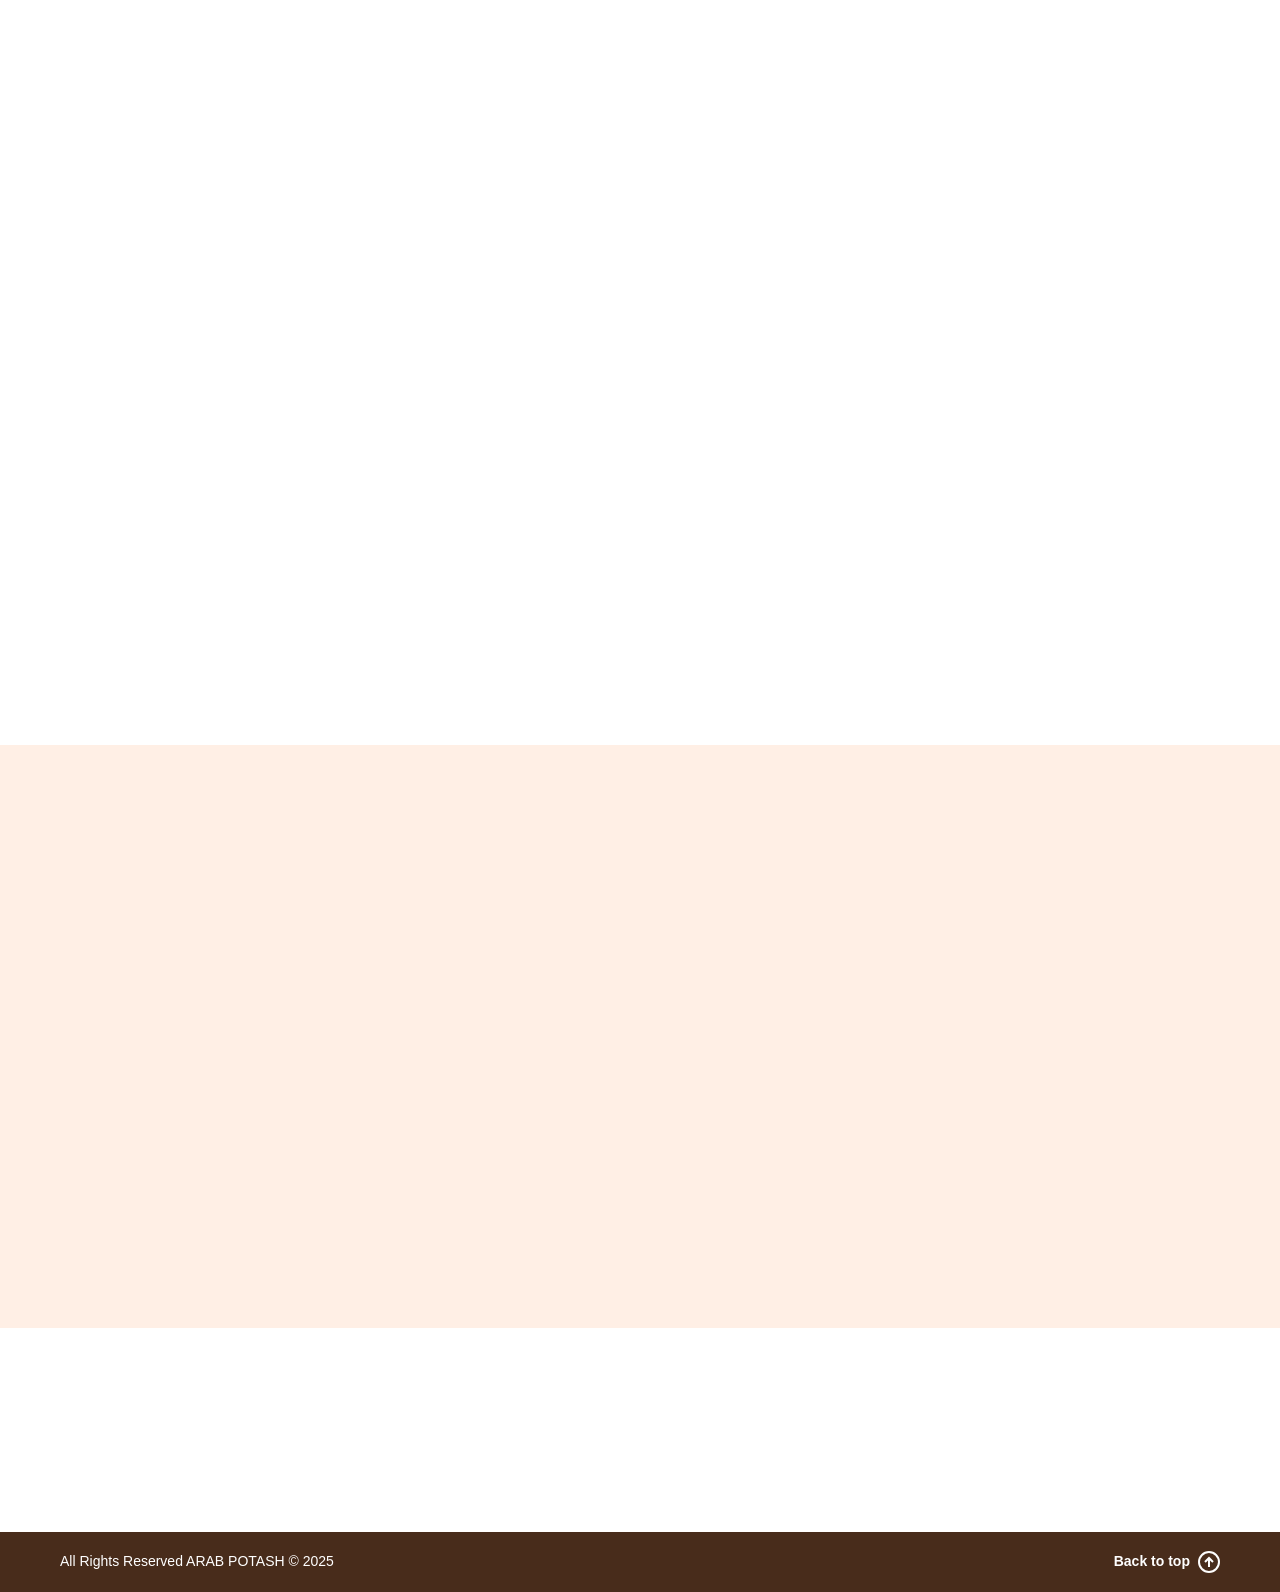
==== commit 621ad790: "migrated home js to app" ====
--- a/index.html
+++ b/index.html
@@ -356,7 +356,9 @@
     </div>
    </section>
    <!-- footer -->
-   <footer> 
+  
+  </main>
+  <footer> 
     <div class="container-fluid">
       <div class="d-flex justify-content-between align-items-center flex-column flex-md-row">
         <p class="mb-0">All Rights Reserved ARAB POTASH © 2025</p>
@@ -367,7 +369,6 @@
       </div>
     </div>
    </footer>
-  </main>
   <!-- weather -->
   <script src="./js/weather.js"></script>
   <!-- outlook calendar -->
@@ -380,157 +381,5 @@
   <script src="./js/aos.js"></script>
   <!-- Motion Script -->
   <script src="./js/motion.js"></script>
-  
-  <!-- Initialize AOS with enhanced settings -->
-  <script>
-    document.addEventListener('DOMContentLoaded', function() {
-      
-        // Initialize gallery
-        const galleryItems = [
-        {
-          type: 'video',
-          src: './videos/video.mp4',
-          thumbnail: './images/sample.avif',
-          alt: 'Gallery Video 1' 
-        },
-        {
-          type: 'image',
-          src: './images/sample.avif',
-          alt: 'Gallery Image 1'
-        },
-        
-        {
-          type: 'image',
-          src: './images/sample.avif',
-          alt: 'Gallery Image 2'
-        },
-        {
-          type: 'image',
-          src: './images/sample.avif', 
-          alt: 'Gallery Image 2'
-        },
-        {
-          type: 'image',
-          src: './images/sample.avif',
-          alt: 'Gallery Image 3'
-        }
-      ];
-
-      new Gallery('media', galleryItems);
-
-         // show and hide hero cards
-  
-      const showMoreBtn = document.querySelector('.show-more-btn');
-      const heroCards = document.querySelector('.hero-cards');
-      const expandIcon = showMoreBtn.querySelector('img');
-      
-      showMoreBtn.addEventListener('click', function() {
-        if (window.innerWidth <= 768) {
-          const expandedHeight = heroCards.scrollHeight + 'px';
-          
-          if (!heroCards.classList.contains('expanded')) {
-            // Expanding
-            heroCards.style.height = '300px'; // Starting height
-            requestAnimationFrame(() => {
-              heroCards.classList.add('expanded');
-              heroCards.style.height = expandedHeight;
-              // Rotate icon 180 degrees
-              expandIcon.style.transform = 'rotate(180deg)';
-            });
-          } else {
-            // Collapsing
-            heroCards.style.height = expandedHeight;
-            requestAnimationFrame(() => {
-              heroCards.classList.remove('expanded');
-              heroCards.style.height = '300px';
-              // Reset icon rotation
-              expandIcon.style.transform = 'rotate(0deg)';
-            });
-          }
-        }
-      });
-
-      window.addEventListener('resize', function() {
-        if (window.innerWidth > 768) {
-          heroCards.style.height = '';
-          heroCards.classList.remove('expanded');
-          expandIcon.style.transform = '';
-        }
-      });
-      AOS.init({
-        duration: 1000,
-        once: true,
-        offset: 50,
-        easing: 'ease-out-cubic',
-        delay: 100,
-        anchorPlacement: 'top-bottom',
-        mirror: false,
-      });
-        // Enhanced department card animations
-    document.querySelectorAll('.department-card').forEach((card, index) => {
-      // Initial state
-      card.style.opacity = '0';
-      card.style.transform = 'translateY(40px) scale(0.95)';
-      
-      // Animate cards with better timing and effects
-      setTimeout(() => {
-        card.style.opacity = '1';
-        card.style.transform = 'translateY(0) scale(1)';
-        card.style.transition = 'transform 0.6s cubic-bezier(0.34, 1.56, 0.64, 1), opacity 0.6s ease-out';
-        
-        // Add hover effect
-        card.addEventListener('mouseenter', () => {
-          card.style.transform = 'translateY(-8px) scale(1.03)';
-          
-        });
-
-        card.addEventListener('mouseleave', () => {
-          card.style.transform = 'translateY(0) scale(1)';
-          card.style.boxShadow = 'none';
-        });
-      }, 100 * index);
-    });
-
-    // Intersection Observer for revealing elements
-    const revealOnScroll = new IntersectionObserver(
-      (entries) => {
-        entries.forEach(entry => {
-          if (entry.isIntersecting) {
-            entry.target.style.opacity = '1';
-            entry.target.style.transform = 'translateY(0)';
-          }
-        });
-      },
-      {
-        threshold: 0.1,
-        rootMargin: '0px'
-      }
-    );
-
-    // Apply to mail cards
-    document.querySelectorAll('.mail-card').forEach(card => {
-      card.style.opacity = '0';
-      card.style.transform = 'translateY(20px)';
-      card.style.transition = 'all 0.5s cubic-bezier(0.4, 0, 0.2, 1)';
-      revealOnScroll.observe(card);
-    });
-
-
-    // Mail card hover animation
-    document.querySelectorAll('.mail-card:not(.active)').forEach(card => {
-      card.addEventListener('mouseenter', () => {
-        card.style.backgroundColor = 'rgba(255,202,58,0.05)';
-        card.style.transition = 'all 0.3s cubic-bezier(0.34, 1.56, 0.64, 1)';
-      });
-
-      card.addEventListener('mouseleave', () => {
-        card.style.backgroundColor = 'transparent';
-      });
-    });
-    });
-    
-
-  
-  </script>
 </body>
 </html>
--- a/css/home.css
+++ b/css/home.css
@@ -249,6 +249,9 @@
   margin-top: clamp(44px, 4.35vw, 60px);
   background-color: #FFEFE5;
   padding: clamp(50px, 3.65vw, 50px) 0;
+}
+#outlook .all-announcements {
+  padding: 0;
 }
 #outlook .container > .d-flex:first-child {
   gap: clamp(30px, 2.11vw, 30px);
